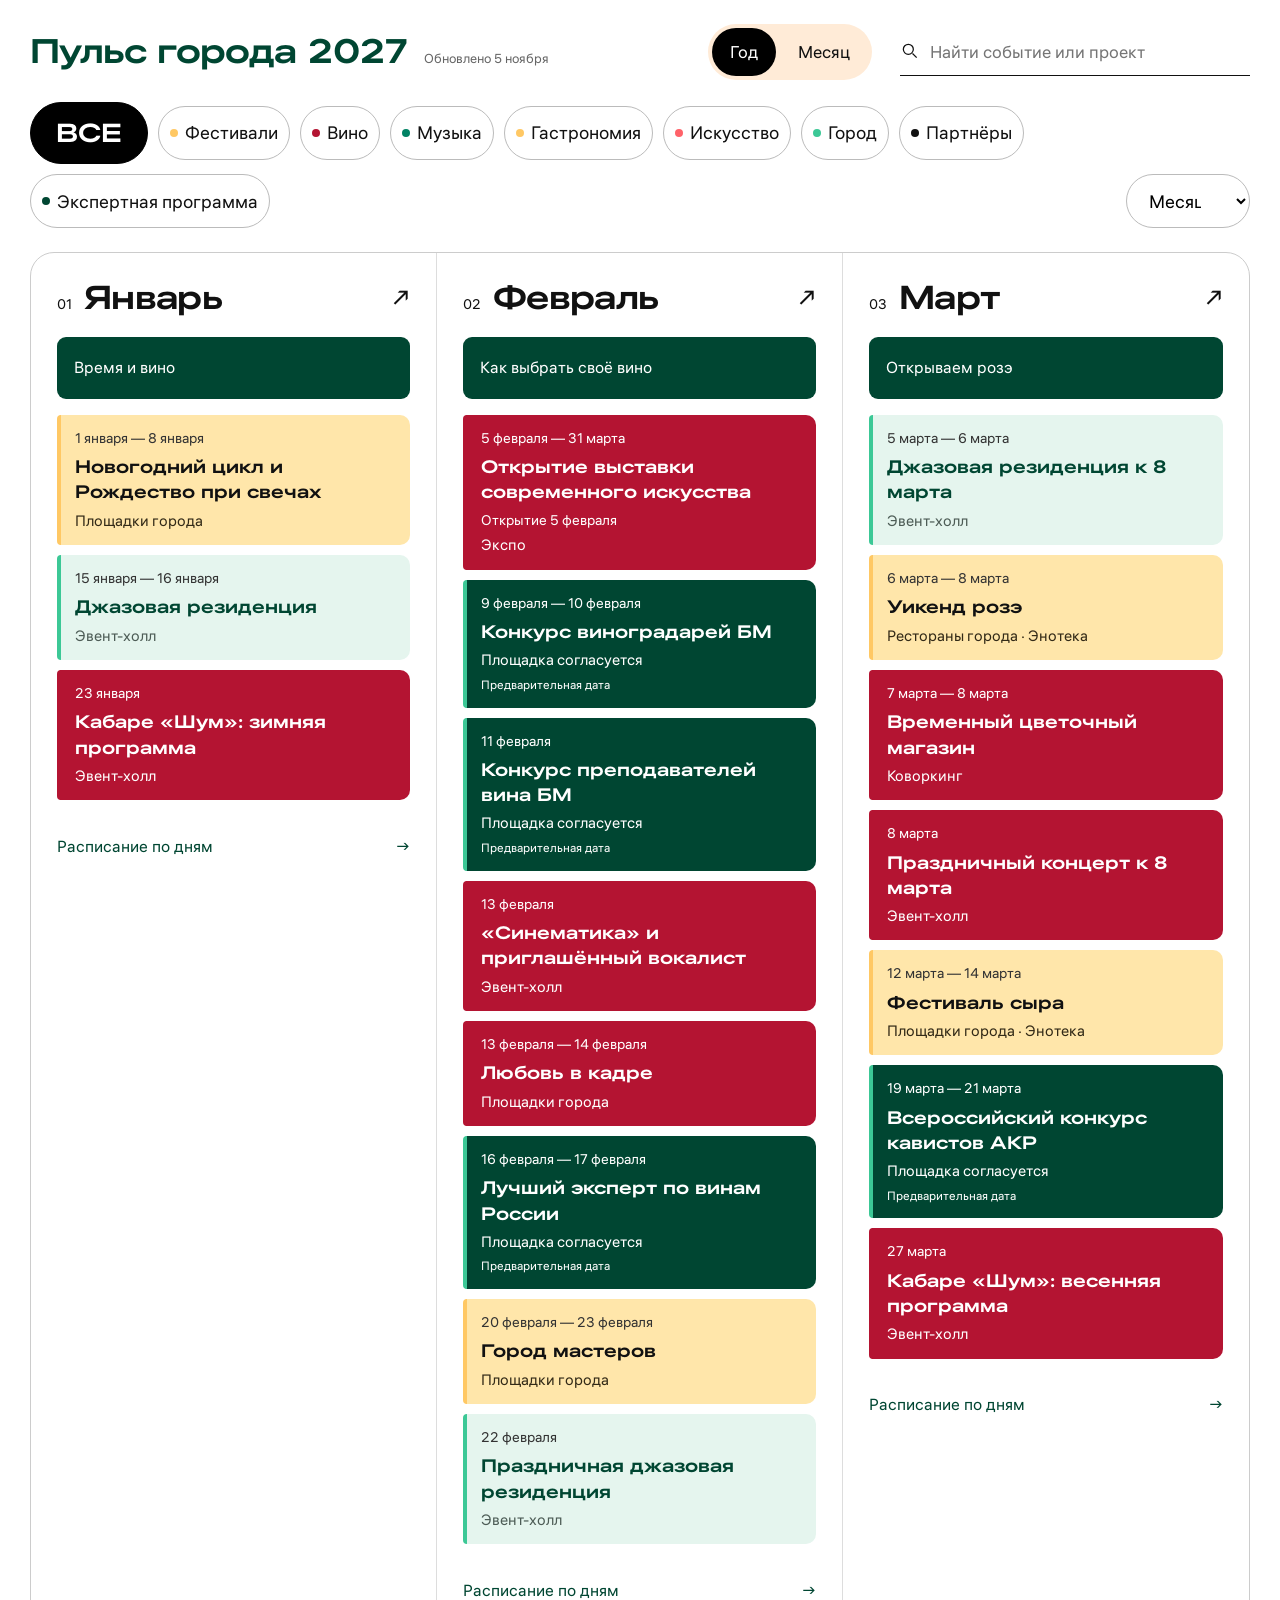
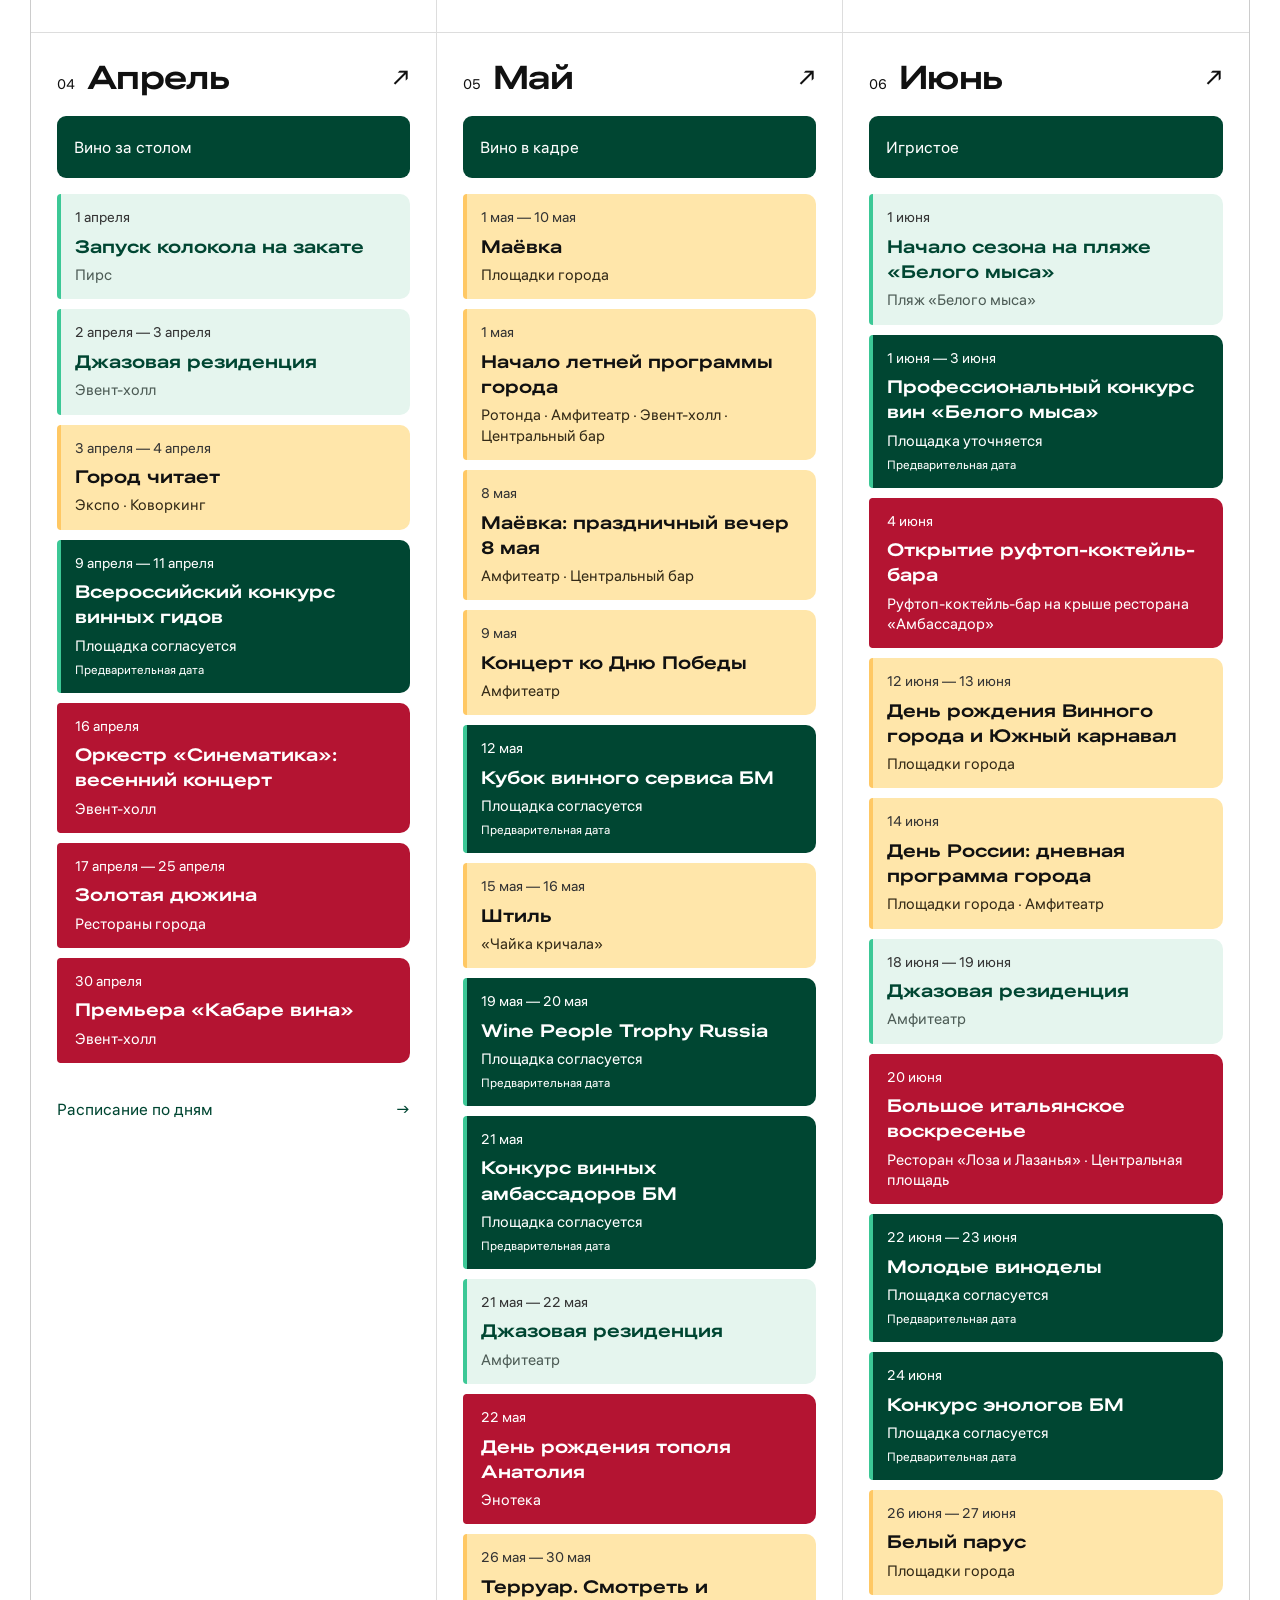
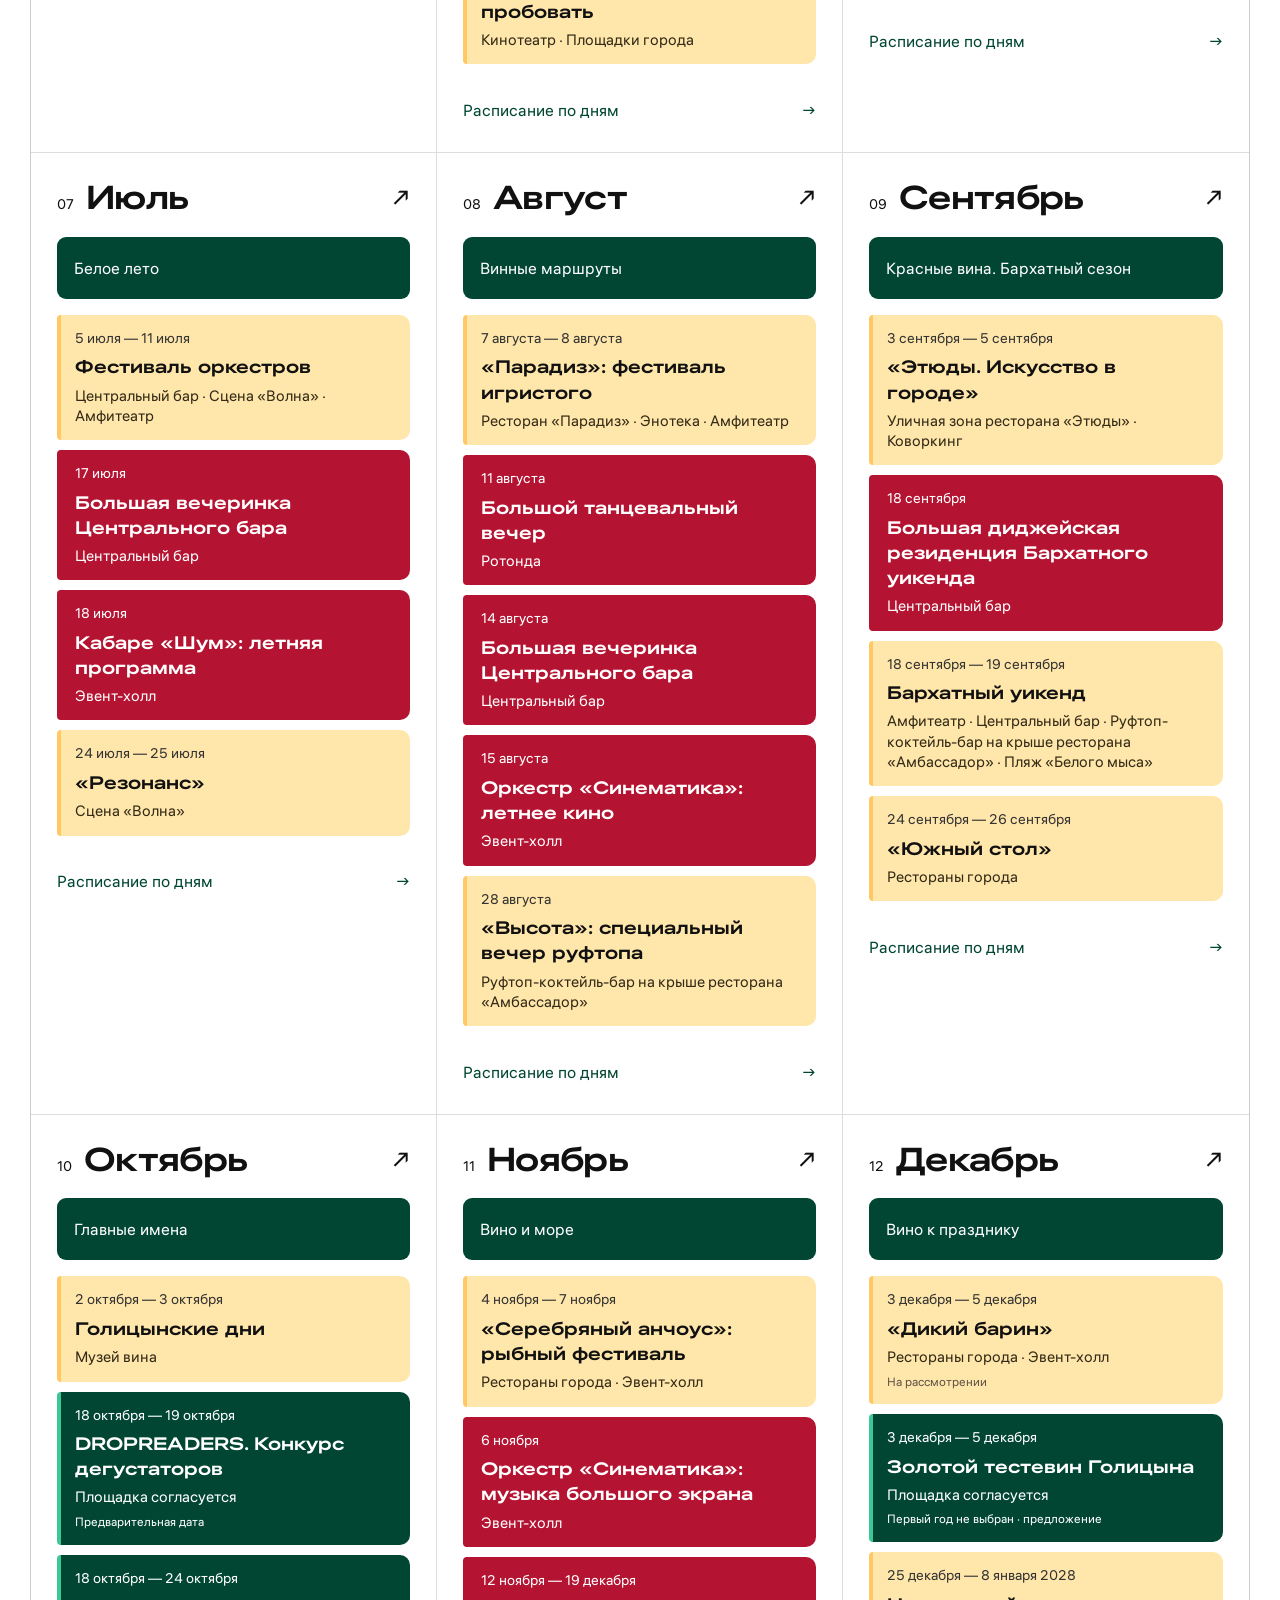
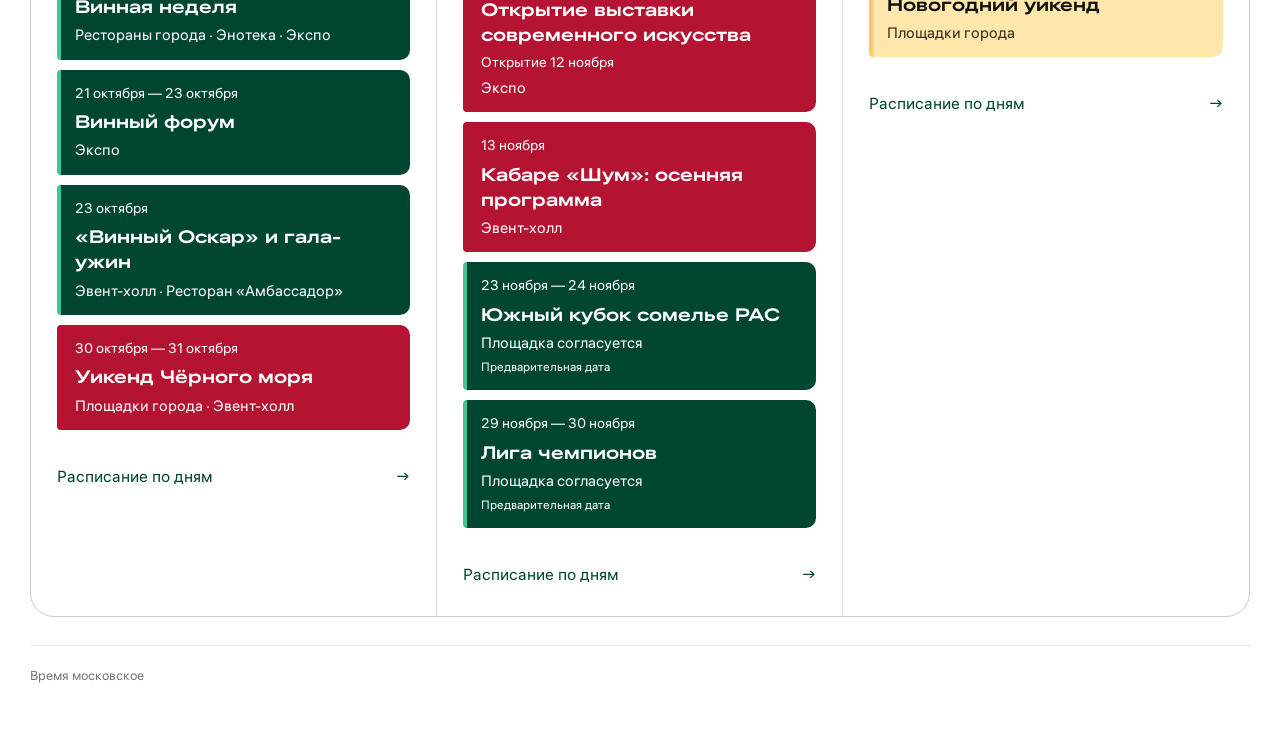
==== index.html @ 674c41ac "Restore director calendar colours and show full exhibition periods Restore yellow festivals, wine ma" ====
<!doctype html>
<html lang="ru"><head><meta charset="utf-8"><meta name="viewport" content="width=device-width,initial-scale=1"><title>Пульс города 2027 · Белый мыс</title><meta name="description" content="Программа Белого мыса: весь 2027 год, события, регулярная программа, ритуалы и праздничные выходные для команды."><link rel="icon" href="favicon.ico?v=861bf582ad561747" sizes="16x16 32x32 48x48 64x64"><link rel="icon" type="image/png" sizes="64x64" href="favicon.png?v=861bf582ad561747"><link rel="icon" type="image/svg+xml" sizes="any" href="favicon.svg?v=861bf582ad561747"><link rel="apple-touch-icon" sizes="180x180" href="apple-touch-icon.png?v=861bf582ad561747"><link rel="stylesheet" href="calendar/8aa38ed39f9392b5401f.css"><meta name="wine27-content" content="7887b21b01efc0766957"><meta name="wine27-version" content="861bf582ad561747"></head>
<body class="team-calendar master-calendar">
<main>
<section class="mast"><div class="heading"><a class="mast-title mast-home" id="calendarHome" href="#load" aria-label="Пульс города 2027: вернуться к началу календаря"><h1>Пульс города</h1><span class="mast-year">2027</span></a><p class="mast-updated">Обновлено 5 ноября</p></div><nav class="views city-calendar-views" aria-label="Вид календаря"><button data-view="load" class="active"><span class="nav-label-wide">Год</span></button><button data-view="month"><span class="nav-label-wide">Месяц</span></button></nav><label class="search"><svg viewBox="0 0 24 24" aria-hidden="true"><circle cx="10" cy="10" r="6"></circle><path d="m15 15 5 5"></path></svg><input id="search" type="search" placeholder="Найти событие или проект" aria-label="Найти событие или проект"><button type="button" id="clearSearch" class="search-clear" hidden aria-label="Очистить поиск">×</button></label><button id="issuesBtn" hidden class="issues-btn"><span class="issue-dot"></span>На согласовании <b id="issueCount"></b></button></section>
<section class="controls" aria-label="Фильтры"><div class="filters" id="filters" role="group" aria-label="Календарь и фильтры"></div></section><section id="resultNotice" class="calendar-empty" hidden aria-label="Результат поиска"></section>
<section id="loadView" aria-label="Программа города по месяцам"></section><section id="planView" hidden aria-label="Рабочий план"></section>
<section id="monthView" hidden><div class="month-toolbar"><div class="month-switch"><button id="prevMonth" class="iconbtn" aria-label="Предыдущий месяц">‹</button><h2 id="monthTitle"></h2><button id="nextMonth" class="iconbtn" aria-label="Следующий месяц">›</button><select id="monthSelect" aria-label="Выбрать месяц"></select></div><button class="plain" id="backYear">Вернуться к году</button></div><div id="monthTheme"></div><div id="dailyAgenda" aria-label="Расписание по дням"></div></section>
<footer class="site-footer"><span>Время московское</span></footer>
</main>
<dialog id="detailDialog"><button class="dialog-close iconbtn" aria-label="Закрыть">×</button><div id="detailContent"></div></dialog>
<dialog id="filterDialog" class="filter-sheet" aria-labelledby="filterDialogTitle"><header class="filter-sheet-header"><h2 id="filterDialogTitle">Фильтры</h2><button type="button" class="filter-sheet-close" data-close-filters aria-label="Закрыть фильтры">×</button></header><div id="filterChoices" class="filter-choices" role="group" aria-label="Направления"></div><footer class="filter-sheet-footer"><button type="button" data-close-filters class="filter-sheet-done">Готово</button></footer></dialog>
<div id="toast" role="status" aria-live="polite"></div>

<script src="calendar/c0ea241c41a734f14c64.js"></script></body></html>
---- calendar/8aa38ed39f9392b5401f.css ----
@font-face{font-family:Hauss;src:url('/ALS-Hauss-Next-Regular.woff2') format('woff2');font-weight:400;font-display:swap}
@font-face{font-family:HaussWide;src:url('/ALS-Hauss-Next-Wide-Bold.woff2') format('woff2');font-weight:700;font-display:swap}

*{box-sizing:border-box}body{line-height:1.4}button,input,select{font:inherit}
/* MASTER calendar: full titles and daily timing, using the accepted brand shell. */
body.master-calendar{color:#111;background:#fff;margin:0;font-family:'Hauss', 'ALS Hauss Next',sans-serif}
.master-calendar main{max-width:2000px;margin:auto;padding:24px 30px 48px}
.master-calendar [hidden]{display:none!important}
.master-calendar button,.master-calendar select,.master-calendar input{font:inherit}
.master-calendar button{cursor:pointer;color:inherit}
.master-calendar button:focus-visible,.master-calendar select:focus-visible,.master-calendar input:focus-visible,.master-calendar a:focus-visible{outline:3px solid #3cc896;outline-offset:4px}
.master-calendar .mast{display:grid;grid-template-columns:1fr auto minmax(220px,350px);gap:28px;align-items:center;padding:0 0 22px;background:transparent;color:#111;margin:0;border:0}
.master-calendar .heading{display:flex;align-items:baseline;gap:16px;flex-wrap:wrap}
.master-calendar .mast-title{display:flex;gap:12px;align-items:baseline;color:#004632;text-decoration:none}
.master-calendar .mast h1{font-family:HaussWide,sans-serif;font-size:34px;line-height:1.1;margin:0;letter-spacing:-1px}
.master-calendar .mast-year{font-family:HaussWide,sans-serif;font-size:34px;line-height:1.1;color:#004632}
.master-calendar .mast-updated{font-size:13px;color:#666;margin:0}
.master-calendar .views{display:flex;gap:4px;background:#ffebd7;border-radius:28px;padding:4px;position:static;transform:none;width:auto}
.master-calendar .views button{border:0;background:transparent;padding:12px 18px;border-radius:24px;min-height:44px;font-size:17px;display:block}
.master-calendar .views button.active{color:#fff;background:#000}
.master-calendar .search{display:flex;align-items:center;gap:10px;border-bottom:1px solid #111;margin:0;min-width:0}
.master-calendar .search svg{width:20px;height:20px;fill:none;stroke:#111;stroke-width:1.5;flex-shrink:0}
.master-calendar .search input{width:100%;min-width:0;border:0;background:transparent;padding:12px 0;font-size:17px;color:#111;outline-offset:0}
.master-calendar .search-clear{border:0;background:transparent;font-size:24px;min-width:40px}
.master-calendar .controls{display:block;padding:0;margin:0 0 24px;border:0}
.master-calendar #filters{display:flex;gap:10px;align-items:center;flex-wrap:wrap;width:100%;padding:0;margin:0}
.master-calendar .desktop-filters{display:contents}
.master-calendar .filter-chip{border:1px solid #bbb;background:#fff;border-radius:30px;min-height:54px;padding:13px 18px;font-size:19px;display:inline-flex;gap:9px;align-items:center;white-space:nowrap}
.master-calendar .filter-chip.selected{background:#000;border-color:#000;color:#fff}
.master-calendar .all-filter{border:1px solid #000;border-radius:32px;min-height:62px;padding:12px 25px;font-family:HaussWide,sans-serif;font-size:26px;background:#fff}
.master-calendar .all-filter.selected{background:#000;color:#fff}
.master-calendar .phone-filter,.master-calendar .selected-filters{display:none}
.master-calendar .reset-filters{border:0;background:transparent;font-size:16px;min-height:44px;padding:8px}
.master-calendar .month-picker{margin-left:auto;min-width:124px}
.master-calendar .month-picker select{width:100%;min-height:54px;border-radius:28px;border:1px solid #bbb;background:white;padding:12px 32px 12px 18px;font-size:18px}
.master-year{display:grid;grid-template-columns:repeat(3,minmax(0,1fr));border:1px solid #ccc;border-radius:24px;overflow:hidden}
.master-month{padding:26px;min-width:0;border-right:1px solid #ddd;border-bottom:1px solid #ddd;display:flex;flex-direction:column;align-self:stretch}
.master-month:nth-child(3n){border-right:0}.master-month:nth-last-child(-n+3){border-bottom:0}
.year-month-heading{display:flex;align-items:baseline;width:100%;gap:12px;text-align:left;background:none;border:0;padding:0;margin-bottom:18px}
.year-month-heading h2{font-family:HaussWide,sans-serif;font-size:33px;line-height:1.1;margin:0;letter-spacing:-.7px}
.year-month-heading>span:last-child{margin-left:auto;font-size:26px}.month-number{font-size:14px}
.year-theme{background:#004632;color:white!important;border:0;border-radius:9px;text-align:left;padding:15px 17px;font-family:HaussWide,sans-serif;font-size:19px;line-height:1.25;margin-bottom:16px;min-height:62px}
.year-events{display:flex;flex-direction:column;gap:10px}
.year-event{display:flex;flex-direction:column;gap:6px;border:0;border-left:4px solid #3cc896;background:#f0f7f4;padding:14px;border-radius:4px 10px 10px 4px;text-align:left;width:100%;line-height:1.3}
.year-event.festival-event{background:#fff1d0;border-left-color:#ffc864}
.year-event.expert-event{background:#f5f5f5;border-left-color:#004632}
.year-event strong{font-family:HaussWide,sans-serif;font-size:18px;overflow-wrap:anywhere}
.year-date{font-size:14px;color:#333}.event-venue{font-size:15px;color:#4d5c56;line-height:1.35;display:block;overflow-wrap:anywhere}
.preliminary{font-size:12px;color:#615548;line-height:1.4}.month-empty{color:#777;font-size:15px}
.month-open{margin-top:18px;text-align:left;padding:12px 0 0;min-height:44px;border:0;background:none;color:#004632!important;font-size:16px}.month-open span{float:right}
.master-calendar .month-toolbar{display:flex;justify-content:space-between;align-items:center;margin:0 0 20px;padding:0}
.master-calendar .month-switch{display:flex;gap:14px;align-items:center}.master-calendar #monthTitle{font-family:HaussWide,sans-serif;font-size:34px;margin:0}
.master-calendar .iconbtn{border:1px solid #aaa;border-radius:50%;width:46px;height:46px;background:white;font-size:28px}.master-calendar .iconbtn:disabled{opacity:.25;cursor:default}
.master-calendar #monthSelect{display:none}.master-calendar #backYear{font-size:17px}
.month-theme-banner{background:#004632;color:#fff!important;width:100%;border:0;border-radius:12px;text-align:left;padding:24px 28px;position:relative;margin:0 0 24px;display:block}
.month-theme-banner>span{display:block;color:#3cc896;font-size:15px;margin-bottom:10px}.month-theme-banner strong{font-family:HaussWide,sans-serif;font-size:32px;line-height:1.2}.month-theme-banner i{position:absolute;right:24px;top:24px;font-style:normal;font-size:25px;color:#3cc896}
.agenda-day{display:grid;grid-template-columns:140px minmax(0,1fr);border-top:1px solid #ccc;padding:22px 0;gap:20px}
.day-heading{margin:0;color:#004632}.day-heading>span{display:block;font-family:HaussWide,sans-serif;font-size:40px;line-height:1.1}.day-heading small{display:block;font-size:16px;font-weight:400;margin-top:6px}.weekend .day-heading{color:#955d00}
.day-events{display:flex;flex-direction:column;gap:8px;min-width:0}
.agenda-event{display:grid;grid-template-columns:175px minmax(0,1fr) 25px;align-items:start;gap:20px;text-align:left;border:1px solid #e2e5e3;background:#fff;padding:18px 20px;border-radius:10px;width:100%;line-height:1.35}
.agenda-event:hover,.year-event:hover{border-color:#004632;box-shadow:0 0 0 1px #004632}
.agenda-time{color:#004632;font-size:19px;font-weight:bold}.agenda-time small{font-weight:normal;display:block;font-size:12px;margin-top:4px;color:#666}
.agenda-info{display:flex;flex-direction:column;gap:6px}.agenda-info strong{font-family:HaussWide,sans-serif;font-size:19px;overflow-wrap:anywhere}.agenda-info .event-venue{font-size:16px}.event-arrow{font-size:20px;color:#004632}.agenda-event.expert-event{border-left:4px solid #004632;background:#f7f8f7}
.day-empty{color:#888;font-size:15px;margin:18px 0}.master-empty{padding:30px;background:#f4f4f4;border-radius:10px;font-size:18px}
.search-date{margin:20px 0 8px;color:#004632;font-size:15px}.search-results{max-width:1300px;margin:auto}
.master-calendar #detailDialog{max-width:840px;width:calc(100% - 40px);max-height:88dvh;box-sizing:border-box;border:0;border-radius:18px;padding:40px;color:#111}
.master-calendar #detailDialog::backdrop,.master-calendar #filterDialog::backdrop{background:#001e1680}
.master-calendar .dialog-close{position:sticky;float:right;top:0;margin:-20px -20px 8px 12px;z-index:1}
#detailContent h2{font-family:HaussWide,sans-serif;font-size:30px;line-height:1.2;margin:0 30px 24px 0;overflow-wrap:anywhere}#detailContent h3{font-family:HaussWide,sans-serif;font-size:20px;margin-top:28px}#detailContent p{font-size:18px;line-height:1.5;white-space:normal}
.detail-facts{display:flex;flex-direction:column;gap:10px;background:#edf7f2;padding:18px;border-radius:10px;font-size:18px;line-height:1.4}.detail-status{color:#665341}.guest-condition{border-left:4px solid #ffc864;padding-left:16px}
.timing-list{list-style:none;padding:0;margin:0}.timing-list li{display:grid;grid-template-columns:135px 1fr;gap:18px;padding:15px 0;border-top:1px solid #ddd;font-size:17px;line-height:1.4}.timing-list li span{display:block;color:#52605a;margin-top:4px}
.year-detail-events .agenda-event{grid-template-columns:140px 1fr 20px;padding:15px;gap:14px}.year-detail-events .agenda-info strong{font-size:17px}
.primary-action{border:0;border-radius:24px;background:#004632;color:#fff!important;padding:14px 20px;font-size:17px;min-height:48px}.master-calendar .plain{border:0;background:transparent;text-decoration:underline;padding:8px;cursor:pointer}
.master-calendar .filter-sheet{padding:0;border:0;border-radius:20px;width:min(560px,calc(100% - 32px));color:#111}.filter-sheet-header{display:flex;align-items:center;justify-content:space-between;padding:20px;background:white}.filter-sheet-header h2{margin:0;font-family:HaussWide,sans-serif;font-size:25px}.filter-sheet-close{border:1px solid #ccc;background:white;border-radius:50%;width:44px;height:44px;font-size:25px}.filter-choices{padding:0 20px 20px;display:flex;flex-wrap:wrap;gap:10px;overflow:auto}.filter-sheet-footer{display:block!important;margin:0!important;padding:16px 20px!important;border-top:1px solid #ddd;background:white}.filter-sheet-done{background:#004632;color:white!important;border:0;border-radius:28px;padding:14px 24px;width:100%;font-size:18px}
.master-calendar .site-footer{display:flex;justify-content:space-between;font-size:13px;color:#777;margin:28px 0 0;padding:20px 0;border-top:1px solid #eee}.site-footer a{color:#555}
.work-heading{display:flex;align-items:center;gap:24px}.work-heading select{padding:10px}.master-calendar #planView details{padding:20px;border:1px solid #ddd;border-radius:10px;margin:16px 0}.master-calendar #planView summary{font-size:20px;cursor:pointer}.work-note{border-top:1px solid #ddd;padding:18px 0}.work-note p{line-height:1.4}#planView dt{font-weight:bold;margin-top:12px}#planView dd{margin:4px 0 12px}
.sr-only{position:absolute;width:1px;height:1px;padding:0;overflow:hidden;clip:rect(0,0,0,0);white-space:nowrap}
@media(min-width:1750px){.master-year{grid-template-columns:repeat(4,minmax(0,1fr))}.master-month:nth-child(3n){border-right:1px solid #ddd}.master-month:nth-last-child(-n+3){border-bottom:1px solid #ddd}.master-month:nth-child(4n){border-right:0}.master-month:nth-last-child(-n+4){border-bottom:0}}
@media(max-width:1150px){.master-calendar .mast{grid-template-columns:1fr auto;gap:18px}.master-calendar .search{grid-column:1/-1}.master-year{grid-template-columns:repeat(2,minmax(0,1fr))}.master-month:nth-child(3n){border-right:1px solid #ddd}.master-month:nth-last-child(-n+3){border-bottom:1px solid #ddd}.master-month:nth-child(2n){border-right:0}.master-month:nth-last-child(-n+2){border-bottom:0}.agenda-day{grid-template-columns:110px 1fr;gap:12px}.agenda-event{grid-template-columns:145px 1fr 20px;gap:14px}}
@media(max-width:700px){
 .master-calendar main{padding:18px 16px 100px}.master-calendar .mast{display:flex;flex-direction:column;align-items:stretch;gap:15px;padding:0 0 16px}.master-calendar .heading{display:block}.master-calendar .mast-title{justify-content:space-between;gap:6px}.master-calendar .mast h1,.master-calendar .mast-year{font-size:25px;letter-spacing:-.7px}.master-calendar .mast-updated{display:none}.master-calendar .search input{font-size:16px;padding:10px 0}
 .master-calendar .views{position:fixed;bottom:14px;left:50%;transform:translateX(-50%);z-index:10;box-shadow:0 3px 24px #0002;border:1px solid #eee}.master-calendar .views button{min-width:100px;padding:12px 20px}
 .master-calendar .controls{margin-bottom:20px}.master-calendar #filters{display:grid;grid-template-columns:auto auto minmax(0,1fr);gap:8px}.master-calendar .desktop-filters,.master-calendar .reset-filters{display:none}.master-calendar .all-filter{font-size:19px;min-height:48px;padding:9px 17px}.master-calendar .phone-filter{display:block;min-height:48px;padding:10px 14px;background:white;border:1px solid #bbb;border-radius:26px;font-size:16px}.phone-filter span{font-size:12px;background:#004632;color:white;padding:2px 5px;border-radius:20px}.master-calendar .month-picker{min-width:0;margin:0}.master-calendar .month-picker select{font-size:16px;min-height:48px;padding:10px 24px 10px 14px}.master-calendar .selected-filters{grid-column:1/-1;display:flex;flex-wrap:wrap;gap:6px}.master-calendar .selected-filters:empty{display:none}.selected-chip{background:#000;color:white!important;border:0;border-radius:20px;padding:8px 12px;font-size:14px;min-height:40px}
 .master-year{grid-template-columns:1fr;border-radius:16px}.master-month{padding:20px;border-right:0!important;border-bottom:1px solid #ddd!important}.master-month:last-child{border-bottom:0!important}.year-month-heading{margin-bottom:16px;gap:10px}.year-month-heading h2{font-size:29px}.year-theme{font-size:18px;min-height:54px;padding:14px}.year-event strong{font-size:17px}.year-event{padding:13px}.year-date{font-size:13px}.event-venue{font-size:14px}
 .master-calendar .month-toolbar{display:none}.month-theme-banner{padding:20px;margin-bottom:18px;border-radius:10px}.month-theme-banner strong{font-size:25px;padding-right:10px;display:block}.month-theme-banner>span{font-size:13px}.month-theme-banner i{right:15px;top:15px}
 .agenda-day{display:block;padding:18px 0}.day-heading{display:flex;align-items:baseline;gap:10px;margin:0 0 12px}.day-heading>span{font-size:30px}.day-heading small{font-size:16px;margin:0}.agenda-event{grid-template-columns:1fr 18px;gap:6px;padding:14px}.agenda-time{grid-column:1;font-size:17px;display:flex;flex-wrap:wrap;gap:4px 8px;align-items:baseline}.agenda-time small{font-size:11px;margin:0}.agenda-info{grid-column:1;gap:5px}.agenda-info strong{font-size:17px}.agenda-info .event-venue{font-size:15px}.event-arrow{grid-column:2;grid-row:1}.day-empty{margin:8px 0 2px;font-size:14px}
 .master-calendar #detailDialog{padding:24px;width:calc(100% - 20px);max-height:90dvh;border-radius:14px}.master-calendar .dialog-close{margin:-12px -12px 8px 8px;width:40px;height:40px}#detailContent h2{font-size:24px;margin-bottom:20px}#detailContent p{font-size:16px}.detail-facts{font-size:16px;padding:14px}.timing-list li{grid-template-columns:1fr;gap:6px;font-size:16px}.year-detail-events .agenda-event{grid-template-columns:1fr 18px;padding:12px;gap:6px}.year-detail-events .agenda-info strong{font-size:16px}
 .master-calendar .filter-sheet{position:fixed;inset:auto 0 0;margin:0;width:100%;max-width:100%;max-height:85dvh;border-radius:22px 22px 0 0}.master-calendar .filter-sheet[open]{display:flex;flex-direction:column}.filter-sheet-header,.filter-sheet-footer{flex-shrink:0}.filter-choices{min-height:0;flex:1}.master-calendar .filter-chip{min-height:48px;font-size:17px;padding:11px 16px}.master-calendar .site-footer{flex-direction:column;gap:12px}.search-date{font-size:14px}
}
@media(prefers-reduced-motion:reduce){*{scroll-behavior:auto!important}}
@media(max-width:360px){.master-calendar .all-filter{padding:9px 12px}.master-calendar .phone-filter{padding:10px;font-size:15px}.master-calendar .month-picker select{font-size:15px;padding:10px 18px 10px 10px}}
@media(min-width:701px){.master-calendar .filter-chip{font-size:18px;padding:13px 15px}.master-calendar .month-picker{width:136px;min-width:124px;flex-shrink:0}}
.planner-add{display:flex;gap:12px;margin:20px 0}.planner-add select{min-width:0;flex:1;padding:12px}.scenario-row{padding:20px 0;border-top:1px solid #ddd}.scenario-inputs{display:flex;flex-wrap:wrap;gap:14px;margin-top:12px;align-items:end}.scenario-inputs label{display:flex;flex-direction:column;gap:6px;font-size:15px;max-width:140px}.scenario-inputs input{width:100%;padding:10px;border:1px solid #aaa;border-radius:6px}.scenario-inputs>span{padding:10px 0}.working-calendar .work-access{grid-column:1/-1;font-size:14px;display:flex;justify-content:space-between;align-items:center}
.scenario-import{display:inline-flex;flex-direction:column;gap:6px;margin:16px;font-size:15px}.scenario-import input{max-width:250px}
/* Director edition: restore the established programme colours. */
.team-calendar .year-event.tone-regular,.team-calendar .agenda-event.tone-regular{background:#e5f5ee;border-color:#c8e6d8;border-left:4px solid #3cc896;color:#004632}
.team-calendar .year-event.tone-festival,.team-calendar .agenda-event.tone-festival{background:#ffe6aa;border-color:#f5cc72;border-left:4px solid #ffc864;color:#111}
.team-calendar .year-event.tone-major,.team-calendar .agenda-event.tone-major{background:#b41432;border-color:#b41432;border-left:4px solid #b41432;color:#fff}
.team-calendar .year-event.tone-expert,.team-calendar .agenda-event.tone-expert{background:#004632;border-color:#004632;border-left:4px solid #3cc896;color:#fff}
.team-calendar .tone-major .agenda-time,.team-calendar .tone-major .agenda-time small,.team-calendar .tone-major .event-venue,.team-calendar .tone-major .event-arrow,.team-calendar .tone-major .year-date,.team-calendar .tone-major .preliminary,.team-calendar .tone-expert .agenda-time,.team-calendar .tone-expert .agenda-time small,.team-calendar .tone-expert .event-venue,.team-calendar .tone-expert .event-arrow,.team-calendar .tone-expert .year-date,.team-calendar .tone-expert .preliminary{color:#fff}
.team-calendar .tone-festival .event-venue,.team-calendar .tone-festival .agenda-time{color:#332a17}
.event-period,.event-opening{display:block;font-size:14px;line-height:1.35;font-weight:400}.event-period{font-weight:600}.detail-period{border-left:4px solid #ffc864;padding-left:16px}
.filter-dot{width:8px;height:8px;display:inline-block;border-radius:50%;flex:0 0 8px;background:#111}.filter-wine{background:#b41432}.filter-music{background:#008264}.filter-gastro,.filter-festival{background:#ffc864}.filter-art{background:#ff6269}.filter-city{background:#3cc896}.filter-expert{background:#004632}
@media(min-width:701px){.master-calendar .filter-chip{gap:7px;padding:13px 12px}.master-calendar .month-picker{width:124px}}
@media(min-width:701px){.master-calendar .filter-chip{padding-left:11px;padding-right:11px}}
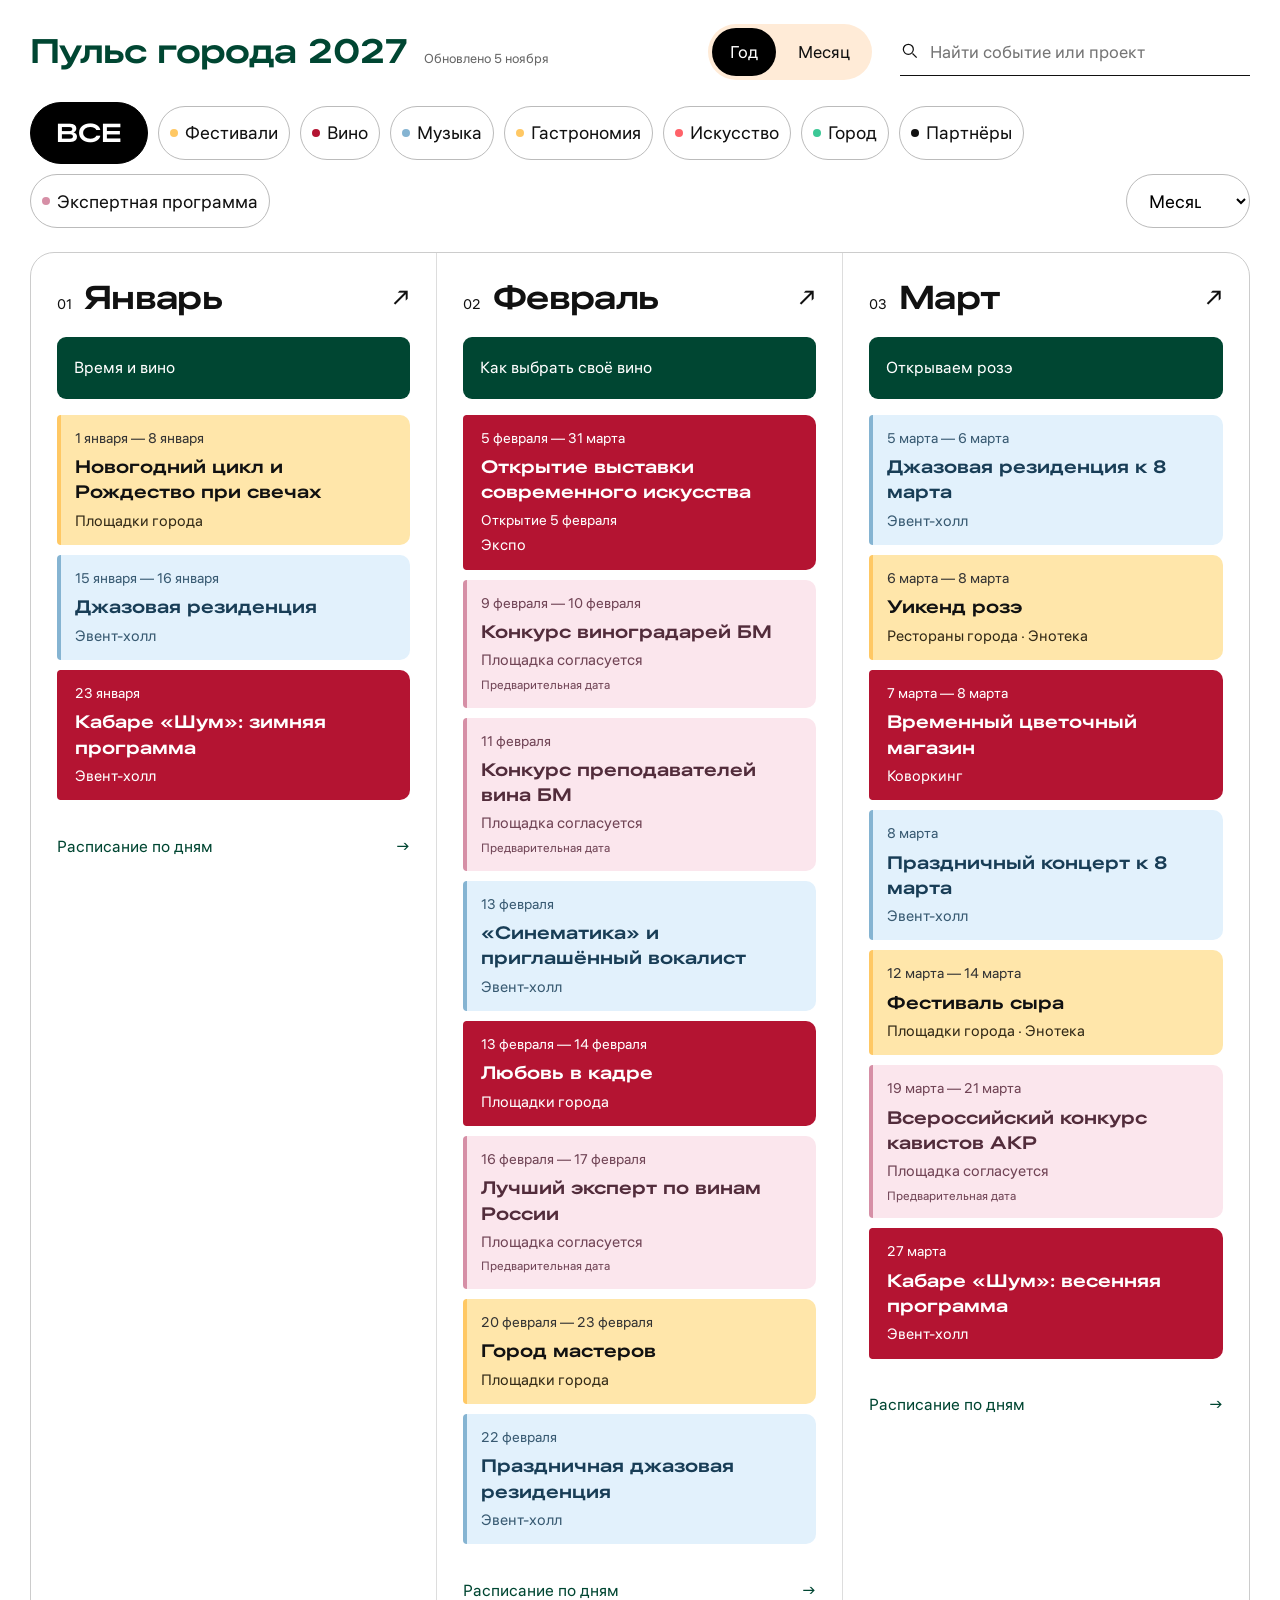
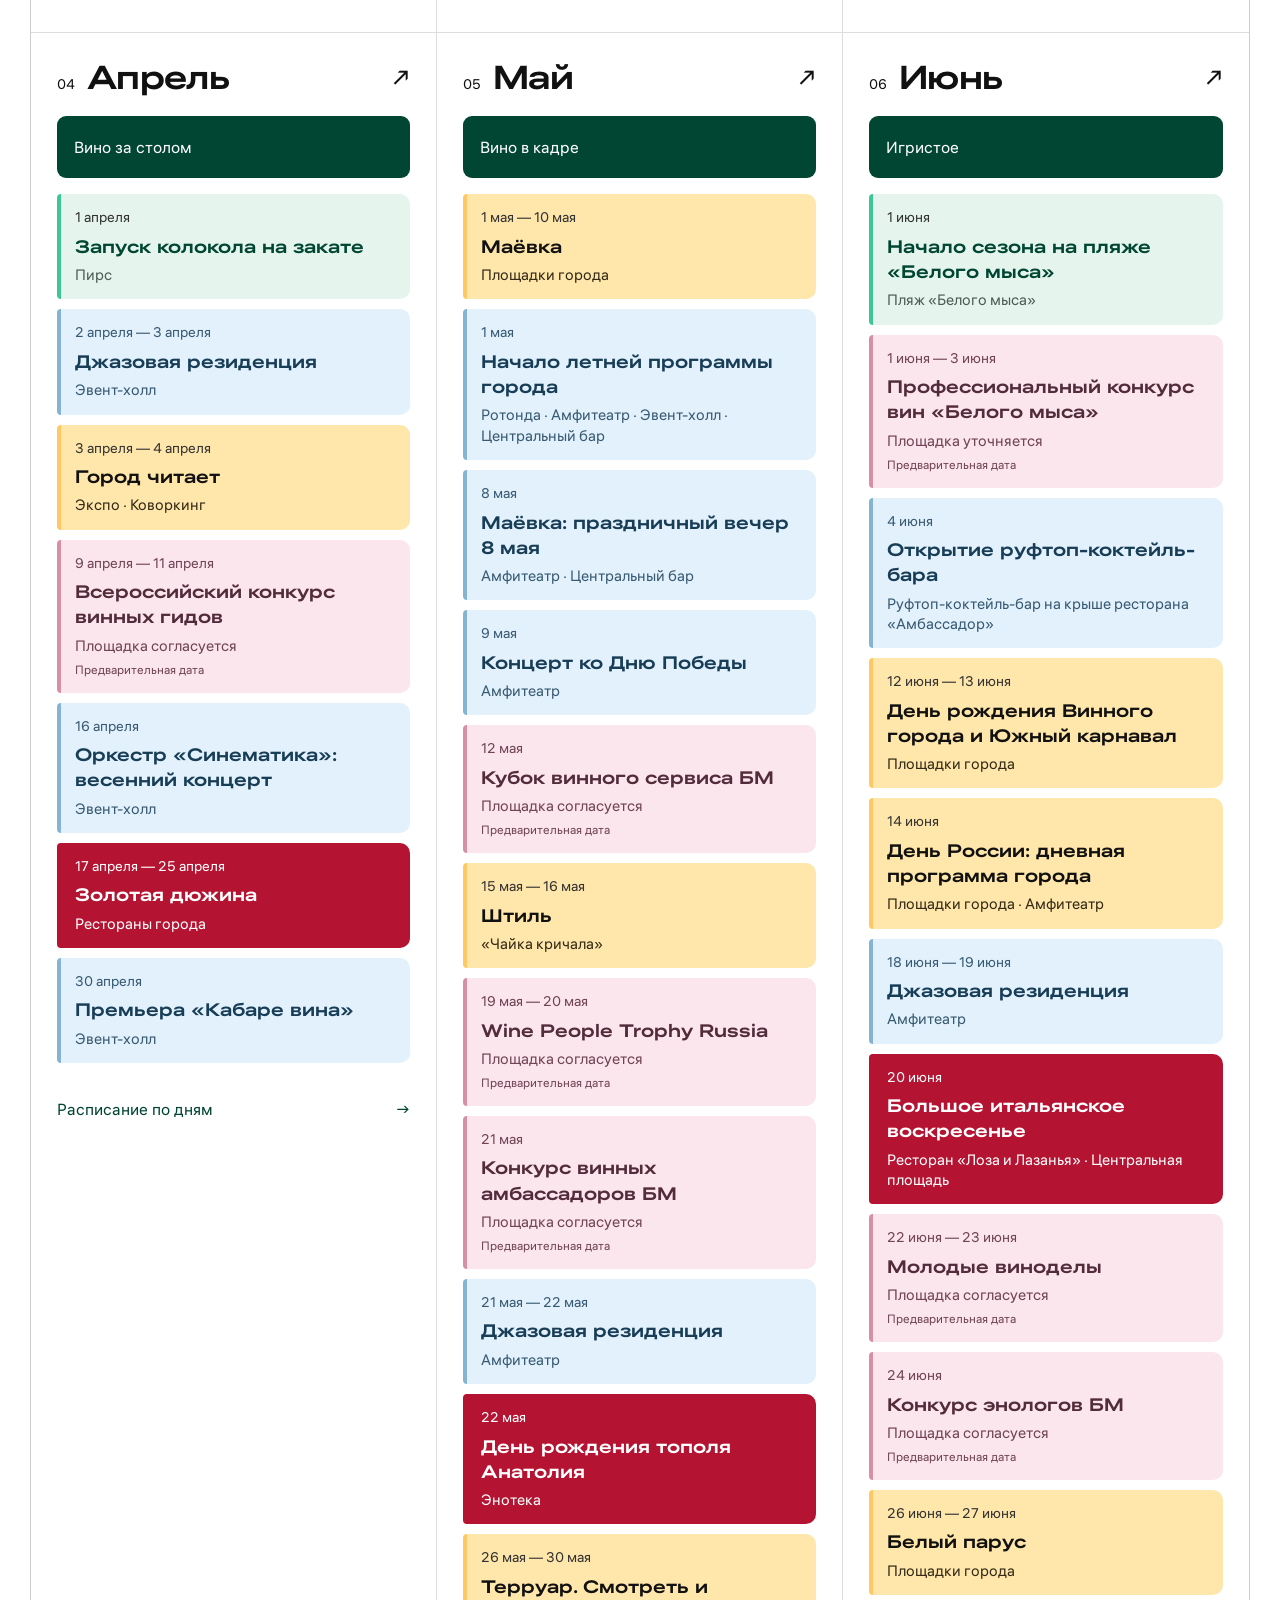
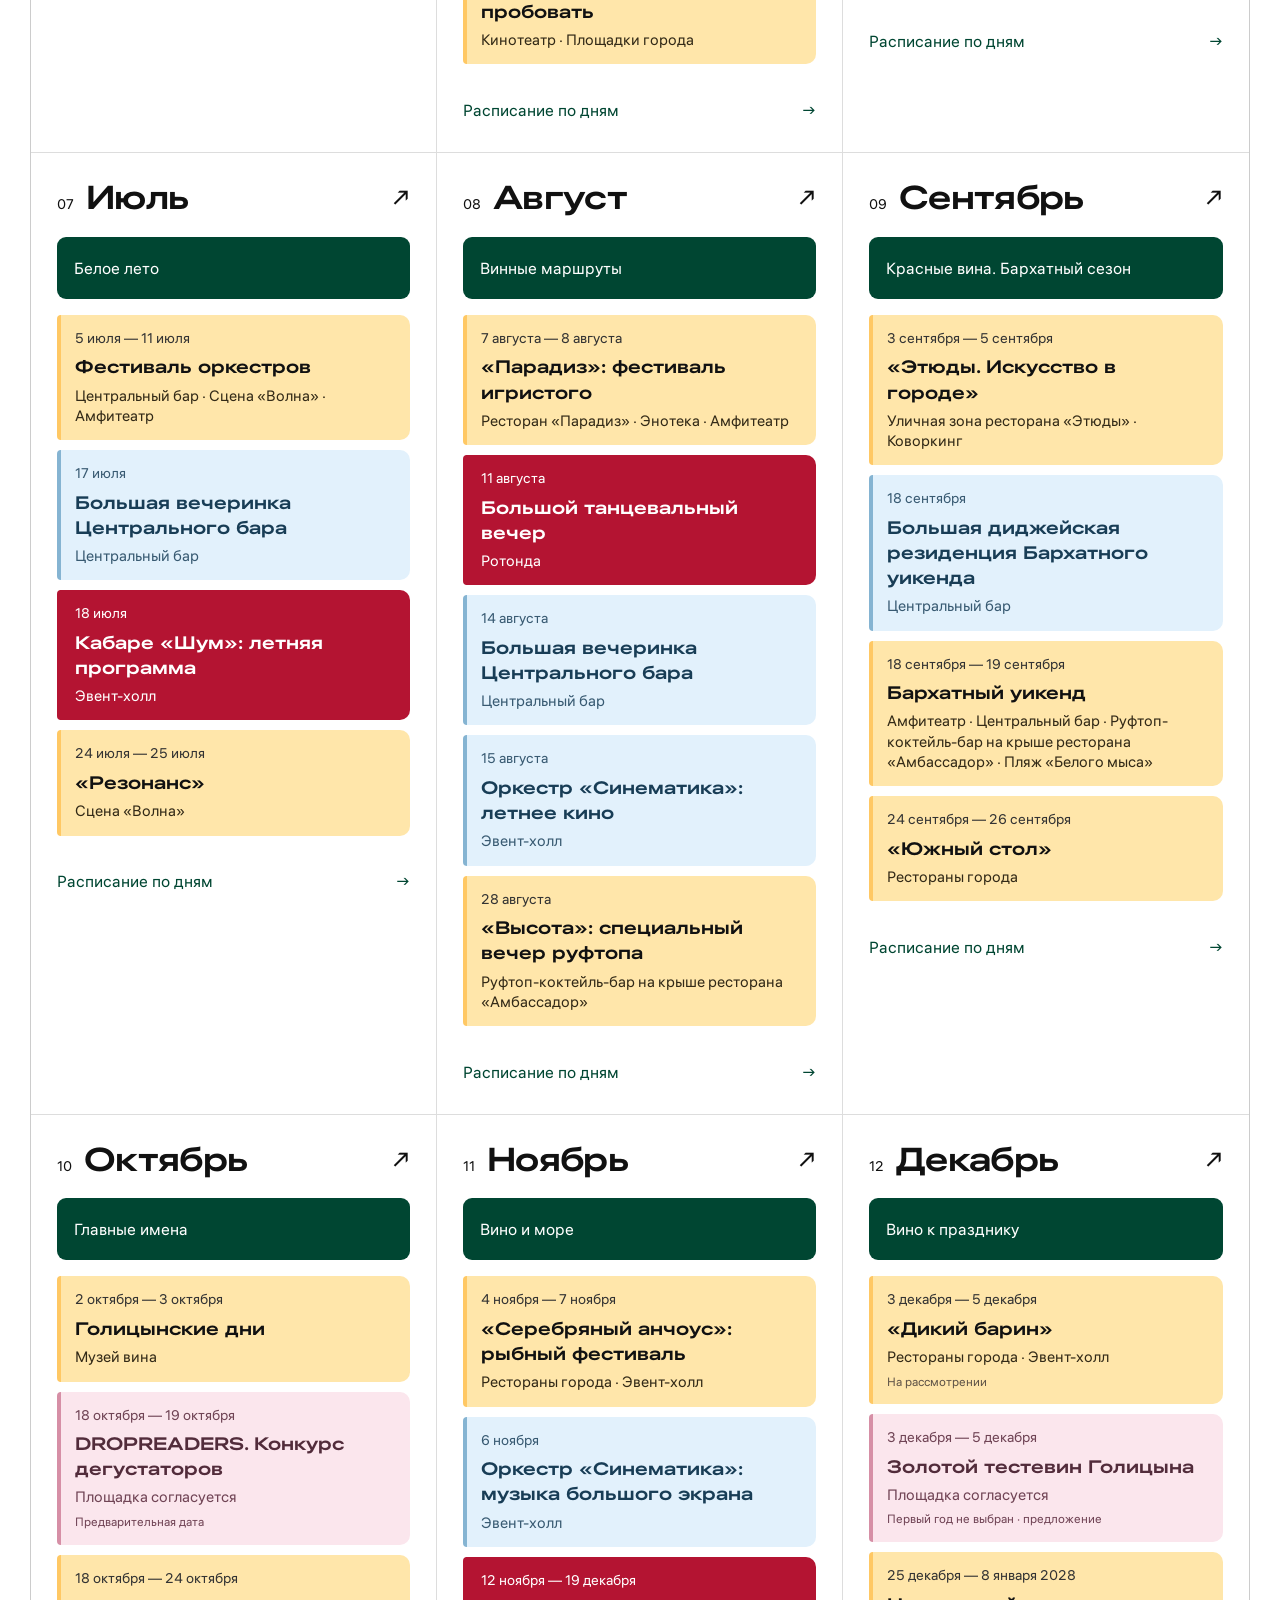
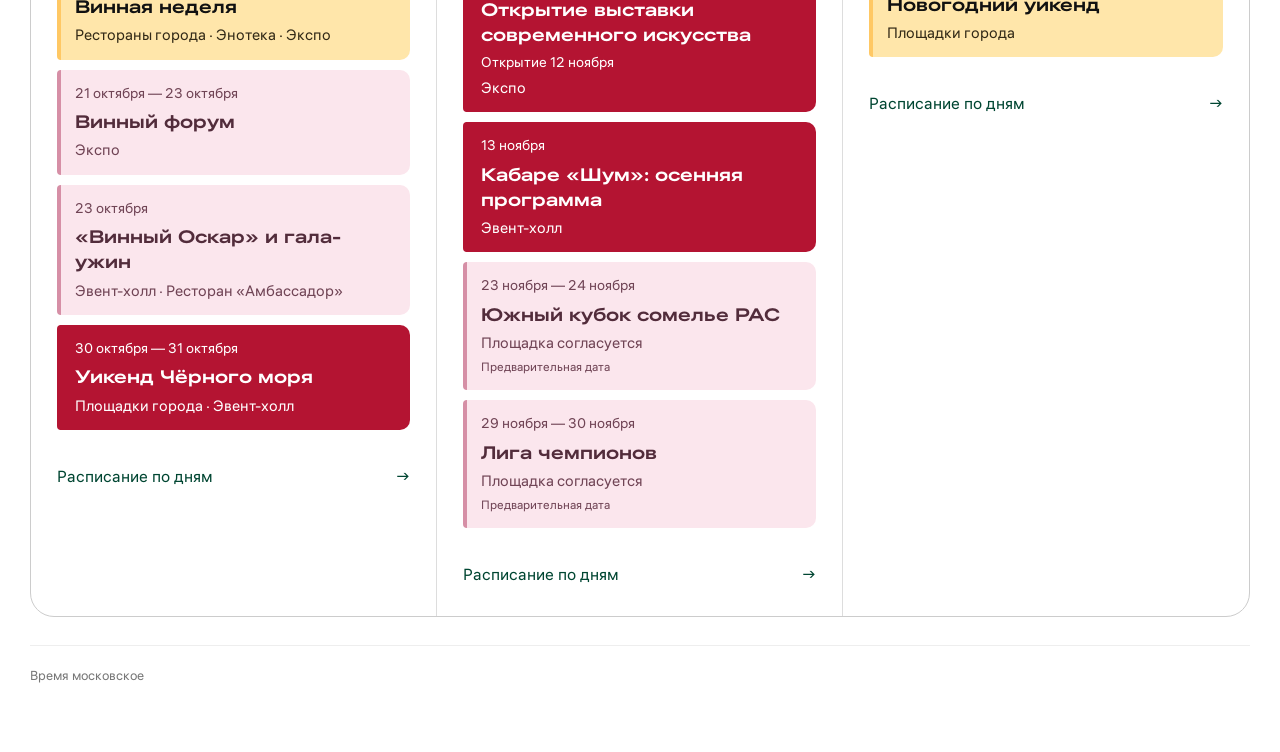
==== commit d7af5850: "Show expert programmes in soft pink and music in pale blue Use matching colours in annual and daily " ====
--- a/index.html
+++ b/index.html
@@ -1,5 +1,5 @@
 <!doctype html>
-<html lang="ru"><head><meta charset="utf-8"><meta name="viewport" content="width=device-width,initial-scale=1"><title>Пульс города 2027 · Белый мыс</title><meta name="description" content="Программа Белого мыса: весь 2027 год, события, регулярная программа, ритуалы и праздничные выходные для команды."><link rel="icon" href="favicon.ico?v=861bf582ad561747" sizes="16x16 32x32 48x48 64x64"><link rel="icon" type="image/png" sizes="64x64" href="favicon.png?v=861bf582ad561747"><link rel="icon" type="image/svg+xml" sizes="any" href="favicon.svg?v=861bf582ad561747"><link rel="apple-touch-icon" sizes="180x180" href="apple-touch-icon.png?v=861bf582ad561747"><link rel="stylesheet" href="calendar/8aa38ed39f9392b5401f.css"><meta name="wine27-content" content="7887b21b01efc0766957"><meta name="wine27-version" content="861bf582ad561747"></head>
+<html lang="ru"><head><meta charset="utf-8"><meta name="viewport" content="width=device-width,initial-scale=1"><title>Пульс города 2027 · Белый мыс</title><meta name="description" content="Программа Белого мыса: весь 2027 год, события, регулярная программа, ритуалы и праздничные выходные для команды."><link rel="icon" href="favicon.ico?v=67cd3d350fd38a5c" sizes="16x16 32x32 48x48 64x64"><link rel="icon" type="image/png" sizes="64x64" href="favicon.png?v=67cd3d350fd38a5c"><link rel="icon" type="image/svg+xml" sizes="any" href="favicon.svg?v=67cd3d350fd38a5c"><link rel="apple-touch-icon" sizes="180x180" href="apple-touch-icon.png?v=67cd3d350fd38a5c"><link rel="stylesheet" href="calendar/ec647bab9110c07517cf.css"><meta name="wine27-content" content="7887b21b01efc0766957"><meta name="wine27-version" content="67cd3d350fd38a5c"></head>
 <body class="team-calendar master-calendar">
 <main>
 <section class="mast"><div class="heading"><a class="mast-title mast-home" id="calendarHome" href="#load" aria-label="Пульс города 2027: вернуться к началу календаря"><h1>Пульс города</h1><span class="mast-year">2027</span></a><p class="mast-updated">Обновлено 5 ноября</p></div><nav class="views city-calendar-views" aria-label="Вид календаря"><button data-view="load" class="active"><span class="nav-label-wide">Год</span></button><button data-view="month"><span class="nav-label-wide">Месяц</span></button></nav><label class="search"><svg viewBox="0 0 24 24" aria-hidden="true"><circle cx="10" cy="10" r="6"></circle><path d="m15 15 5 5"></path></svg><input id="search" type="search" placeholder="Найти событие или проект" aria-label="Найти событие или проект"><button type="button" id="clearSearch" class="search-clear" hidden aria-label="Очистить поиск">×</button></label><button id="issuesBtn" hidden class="issues-btn"><span class="issue-dot"></span>На согласовании <b id="issueCount"></b></button></section>
@@ -12,4 +12,4 @@
 <dialog id="filterDialog" class="filter-sheet" aria-labelledby="filterDialogTitle"><header class="filter-sheet-header"><h2 id="filterDialogTitle">Фильтры</h2><button type="button" class="filter-sheet-close" data-close-filters aria-label="Закрыть фильтры">×</button></header><div id="filterChoices" class="filter-choices" role="group" aria-label="Направления"></div><footer class="filter-sheet-footer"><button type="button" data-close-filters class="filter-sheet-done">Готово</button></footer></dialog>
 <div id="toast" role="status" aria-live="polite"></div>
 
-<script src="calendar/c0ea241c41a734f14c64.js"></script></body></html>
+<script src="calendar/b713f1c3ece52dd5593c.js"></script></body></html>
--- a/calendar/ec647bab9110c07517cf.css
+++ b/calendar/ec647bab9110c07517cf.css
@@ -0,0 +1,138 @@
+
+@font-face{font-family:Hauss;src:url('/ALS-Hauss-Next-Regular.woff2') format('woff2');font-weight:400;font-display:swap}
+@font-face{font-family:HaussWide;src:url('/ALS-Hauss-Next-Wide-Bold.woff2') format('woff2');font-weight:700;font-display:swap}
+
+*{box-sizing:border-box}body{line-height:1.4}button,input,select{font:inherit}
+/* MASTER calendar: full titles and daily timing, using the accepted brand shell. */
+body.master-calendar{color:#111;background:#fff;margin:0;font-family:'Hauss', 'ALS Hauss Next',sans-serif}
+.master-calendar main{max-width:2000px;margin:auto;padding:24px 30px 48px}
+.master-calendar [hidden]{display:none!important}
+.master-calendar button,.master-calendar select,.master-calendar input{font:inherit}
+.master-calendar button{cursor:pointer;color:inherit}
+.master-calendar button:focus-visible,.master-calendar select:focus-visible,.master-calendar input:focus-visible,.master-calendar a:focus-visible{outline:3px solid #3cc896;outline-offset:4px}
+.master-calendar .mast{display:grid;grid-template-columns:1fr auto minmax(220px,350px);gap:28px;align-items:center;padding:0 0 22px;background:transparent;color:#111;margin:0;border:0}
+.master-calendar .heading{display:flex;align-items:baseline;gap:16px;flex-wrap:wrap}
+.master-calendar .mast-title{display:flex;gap:12px;align-items:baseline;color:#004632;text-decoration:none}
+.master-calendar .mast h1{font-family:HaussWide,sans-serif;font-size:34px;line-height:1.1;margin:0;letter-spacing:-1px}
+.master-calendar .mast-year{font-family:HaussWide,sans-serif;font-size:34px;line-height:1.1;color:#004632}
+.master-calendar .mast-updated{font-size:13px;color:#666;margin:0}
+.master-calendar .views{display:flex;gap:4px;background:#ffebd7;border-radius:28px;padding:4px;position:static;transform:none;width:auto}
+.master-calendar .views button{border:0;background:transparent;padding:12px 18px;border-radius:24px;min-height:44px;font-size:17px;display:block}
+.master-calendar .views button.active{color:#fff;background:#000}
+.master-calendar .search{display:flex;align-items:center;gap:10px;border-bottom:1px solid #111;margin:0;min-width:0}
+.master-calendar .search svg{width:20px;height:20px;fill:none;stroke:#111;stroke-width:1.5;flex-shrink:0}
+.master-calendar .search input{width:100%;min-width:0;border:0;background:transparent;padding:12px 0;font-size:17px;color:#111;outline-offset:0}
+.master-calendar .search-clear{border:0;background:transparent;font-size:24px;min-width:40px}
+.master-calendar .controls{display:block;padding:0;margin:0 0 24px;border:0}
+.master-calendar #filters{display:flex;gap:10px;align-items:center;flex-wrap:wrap;width:100%;padding:0;margin:0}
+.master-calendar .desktop-filters{display:contents}
+.master-calendar .filter-chip{border:1px solid #bbb;background:#fff;border-radius:30px;min-height:54px;padding:13px 18px;font-size:19px;display:inline-flex;gap:9px;align-items:center;white-space:nowrap}
+.master-calendar .filter-chip.selected{background:#000;border-color:#000;color:#fff}
+.master-calendar .all-filter{border:1px solid #000;border-radius:32px;min-height:62px;padding:12px 25px;font-family:HaussWide,sans-serif;font-size:26px;background:#fff}
+.master-calendar .all-filter.selected{background:#000;color:#fff}
+.master-calendar .phone-filter,.master-calendar .selected-filters{display:none}
+.master-calendar .reset-filters{border:0;background:transparent;font-size:16px;min-height:44px;padding:8px}
+.master-calendar .month-picker{margin-left:auto;min-width:124px}
+.master-calendar .month-picker select{width:100%;min-height:54px;border-radius:28px;border:1px solid #bbb;background:white;padding:12px 32px 12px 18px;font-size:18px}
+.master-year{display:grid;grid-template-columns:repeat(3,minmax(0,1fr));border:1px solid #ccc;border-radius:24px;overflow:hidden}
+.master-month{padding:26px;min-width:0;border-right:1px solid #ddd;border-bottom:1px solid #ddd;display:flex;flex-direction:column;align-self:stretch}
+.master-month:nth-child(3n){border-right:0}.master-month:nth-last-child(-n+3){border-bottom:0}
+.year-month-heading{display:flex;align-items:baseline;width:100%;gap:12px;text-align:left;background:none;border:0;padding:0;margin-bottom:18px}
+.year-month-heading h2{font-family:HaussWide,sans-serif;font-size:33px;line-height:1.1;margin:0;letter-spacing:-.7px}
+.year-month-heading>span:last-child{margin-left:auto;font-size:26px}.month-number{font-size:14px}
+.year-theme{background:#004632;color:white!important;border:0;border-radius:9px;text-align:left;padding:15px 17px;font-family:HaussWide,sans-serif;font-size:19px;line-height:1.25;margin-bottom:16px;min-height:62px}
+.year-events{display:flex;flex-direction:column;gap:10px}
+.year-event{display:flex;flex-direction:column;gap:6px;border:0;border-left:4px solid #3cc896;background:#f0f7f4;padding:14px;border-radius:4px 10px 10px 4px;text-align:left;width:100%;line-height:1.3}
+.year-event.festival-event{background:#fff1d0;border-left-color:#ffc864}
+.year-event.expert-event{background:#f5f5f5;border-left-color:#004632}
+.year-event strong{font-family:HaussWide,sans-serif;font-size:18px;overflow-wrap:anywhere}
+.year-date{font-size:14px;color:#333}.event-venue{font-size:15px;color:#4d5c56;line-height:1.35;display:block;overflow-wrap:anywhere}
+.preliminary{font-size:12px;color:#615548;line-height:1.4}.month-empty{color:#777;font-size:15px}
+.month-open{margin-top:18px;text-align:left;padding:12px 0 0;min-height:44px;border:0;background:none;color:#004632!important;font-size:16px}.month-open span{float:right}
+.master-calendar .month-toolbar{display:flex;justify-content:space-between;align-items:center;margin:0 0 20px;padding:0}
+.master-calendar .month-switch{display:flex;gap:14px;align-items:center}.master-calendar #monthTitle{font-family:HaussWide,sans-serif;font-size:34px;margin:0}
+.master-calendar .iconbtn{border:1px solid #aaa;border-radius:50%;width:46px;height:46px;background:white;font-size:28px}.master-calendar .iconbtn:disabled{opacity:.25;cursor:default}
+.master-calendar #monthSelect{display:none}.master-calendar #backYear{font-size:17px}
+.month-theme-banner{background:#004632;color:#fff!important;width:100%;border:0;border-radius:12px;text-align:left;padding:24px 28px;position:relative;margin:0 0 24px;display:block}
+.month-theme-banner>span{display:block;color:#3cc896;font-size:15px;margin-bottom:10px}.month-theme-banner strong{font-family:HaussWide,sans-serif;font-size:32px;line-height:1.2}.month-theme-banner i{position:absolute;right:24px;top:24px;font-style:normal;font-size:25px;color:#3cc896}
+.agenda-day{display:grid;grid-template-columns:140px minmax(0,1fr);border-top:1px solid #ccc;padding:22px 0;gap:20px}
+.day-heading{margin:0;color:#004632}.day-heading>span{display:block;font-family:HaussWide,sans-serif;font-size:40px;line-height:1.1}.day-heading small{display:block;font-size:16px;font-weight:400;margin-top:6px}.weekend .day-heading{color:#955d00}
+.day-events{display:flex;flex-direction:column;gap:8px;min-width:0}
+.agenda-event{display:grid;grid-template-columns:175px minmax(0,1fr) 25px;align-items:start;gap:20px;text-align:left;border:1px solid #e2e5e3;background:#fff;padding:18px 20px;border-radius:10px;width:100%;line-height:1.35}
+.agenda-event:hover,.year-event:hover{border-color:#004632;box-shadow:0 0 0 1px #004632}
+.agenda-time{color:#004632;font-size:19px;font-weight:bold}.agenda-time small{font-weight:normal;display:block;font-size:12px;margin-top:4px;color:#666}
+.agenda-info{display:flex;flex-direction:column;gap:6px}.agenda-info strong{font-family:HaussWide,sans-serif;font-size:19px;overflow-wrap:anywhere}.agenda-info .event-venue{font-size:16px}.event-arrow{font-size:20px;color:#004632}.agenda-event.expert-event{border-left:4px solid #004632;background:#f7f8f7}
+.day-empty{color:#888;font-size:15px;margin:18px 0}.master-empty{padding:30px;background:#f4f4f4;border-radius:10px;font-size:18px}
+.search-date{margin:20px 0 8px;color:#004632;font-size:15px}.search-results{max-width:1300px;margin:auto}
+.master-calendar #detailDialog{max-width:840px;width:calc(100% - 40px);max-height:88dvh;box-sizing:border-box;border:0;border-radius:18px;padding:40px;color:#111}
+.master-calendar #detailDialog::backdrop,.master-calendar #filterDialog::backdrop{background:#001e1680}
+.master-calendar .dialog-close{position:sticky;float:right;top:0;margin:-20px -20px 8px 12px;z-index:1}
+#detailContent h2{font-family:HaussWide,sans-serif;font-size:30px;line-height:1.2;margin:0 30px 24px 0;overflow-wrap:anywhere}#detailContent h3{font-family:HaussWide,sans-serif;font-size:20px;margin-top:28px}#detailContent p{font-size:18px;line-height:1.5;white-space:normal}
+.detail-facts{display:flex;flex-direction:column;gap:10px;background:#edf7f2;padding:18px;border-radius:10px;font-size:18px;line-height:1.4}.detail-status{color:#665341}.guest-condition{border-left:4px solid #ffc864;padding-left:16px}
+.timing-list{list-style:none;padding:0;margin:0}.timing-list li{display:grid;grid-template-columns:135px 1fr;gap:18px;padding:15px 0;border-top:1px solid #ddd;font-size:17px;line-height:1.4}.timing-list li span{display:block;color:#52605a;margin-top:4px}
+.year-detail-events .agenda-event{grid-template-columns:140px 1fr 20px;padding:15px;gap:14px}.year-detail-events .agenda-info strong{font-size:17px}
+.primary-action{border:0;border-radius:24px;background:#004632;color:#fff!important;padding:14px 20px;font-size:17px;min-height:48px}.master-calendar .plain{border:0;background:transparent;text-decoration:underline;padding:8px;cursor:pointer}
+.master-calendar .filter-sheet{padding:0;border:0;border-radius:20px;width:min(560px,calc(100% - 32px));color:#111}.filter-sheet-header{display:flex;align-items:center;justify-content:space-between;padding:20px;background:white}.filter-sheet-header h2{margin:0;font-family:HaussWide,sans-serif;font-size:25px}.filter-sheet-close{border:1px solid #ccc;background:white;border-radius:50%;width:44px;height:44px;font-size:25px}.filter-choices{padding:0 20px 20px;display:flex;flex-wrap:wrap;gap:10px;overflow:auto}.filter-sheet-footer{display:block!important;margin:0!important;padding:16px 20px!important;border-top:1px solid #ddd;background:white}.filter-sheet-done{background:#004632;color:white!important;border:0;border-radius:28px;padding:14px 24px;width:100%;font-size:18px}
+.master-calendar .site-footer{display:flex;justify-content:space-between;font-size:13px;color:#777;margin:28px 0 0;padding:20px 0;border-top:1px solid #eee}.site-footer a{color:#555}
+.work-heading{display:flex;align-items:center;gap:24px}.work-heading select{padding:10px}.master-calendar #planView details{padding:20px;border:1px solid #ddd;border-radius:10px;margin:16px 0}.master-calendar #planView summary{font-size:20px;cursor:pointer}.work-note{border-top:1px solid #ddd;padding:18px 0}.work-note p{line-height:1.4}#planView dt{font-weight:bold;margin-top:12px}#planView dd{margin:4px 0 12px}
+.sr-only{position:absolute;width:1px;height:1px;padding:0;overflow:hidden;clip:rect(0,0,0,0);white-space:nowrap}
+@media(min-width:1750px){.master-year{grid-template-columns:repeat(4,minmax(0,1fr))}.master-month:nth-child(3n){border-right:1px solid #ddd}.master-month:nth-last-child(-n+3){border-bottom:1px solid #ddd}.master-month:nth-child(4n){border-right:0}.master-month:nth-last-child(-n+4){border-bottom:0}}
+@media(max-width:1150px){.master-calendar .mast{grid-template-columns:1fr auto;gap:18px}.master-calendar .search{grid-column:1/-1}.master-year{grid-template-columns:repeat(2,minmax(0,1fr))}.master-month:nth-child(3n){border-right:1px solid #ddd}.master-month:nth-last-child(-n+3){border-bottom:1px solid #ddd}.master-month:nth-child(2n){border-right:0}.master-month:nth-last-child(-n+2){border-bottom:0}.agenda-day{grid-template-columns:110px 1fr;gap:12px}.agenda-event{grid-template-columns:145px 1fr 20px;gap:14px}}
+@media(max-width:700px){
+ .master-calendar main{padding:18px 16px 100px}.master-calendar .mast{display:flex;flex-direction:column;align-items:stretch;gap:15px;padding:0 0 16px}.master-calendar .heading{display:block}.master-calendar .mast-title{justify-content:space-between;gap:6px}.master-calendar .mast h1,.master-calendar .mast-year{font-size:25px;letter-spacing:-.7px}.master-calendar .mast-updated{display:none}.master-calendar .search input{font-size:16px;padding:10px 0}
+ .master-calendar .views{position:fixed;bottom:14px;left:50%;transform:translateX(-50%);z-index:10;box-shadow:0 3px 24px #0002;border:1px solid #eee}.master-calendar .views button{min-width:100px;padding:12px 20px}
+ .master-calendar .controls{margin-bottom:20px}.master-calendar #filters{display:grid;grid-template-columns:auto auto minmax(0,1fr);gap:8px}.master-calendar .desktop-filters,.master-calendar .reset-filters{display:none}.master-calendar .all-filter{font-size:19px;min-height:48px;padding:9px 17px}.master-calendar .phone-filter{display:block;min-height:48px;padding:10px 14px;background:white;border:1px solid #bbb;border-radius:26px;font-size:16px}.phone-filter span{font-size:12px;background:#004632;color:white;padding:2px 5px;border-radius:20px}.master-calendar .month-picker{min-width:0;margin:0}.master-calendar .month-picker select{font-size:16px;min-height:48px;padding:10px 24px 10px 14px}.master-calendar .selected-filters{grid-column:1/-1;display:flex;flex-wrap:wrap;gap:6px}.master-calendar .selected-filters:empty{display:none}.selected-chip{background:#000;color:white!important;border:0;border-radius:20px;padding:8px 12px;font-size:14px;min-height:40px}
+ .master-year{grid-template-columns:1fr;border-radius:16px}.master-month{padding:20px;border-right:0!important;border-bottom:1px solid #ddd!important}.master-month:last-child{border-bottom:0!important}.year-month-heading{margin-bottom:16px;gap:10px}.year-month-heading h2{font-size:29px}.year-theme{font-size:18px;min-height:54px;padding:14px}.year-event strong{font-size:17px}.year-event{padding:13px}.year-date{font-size:13px}.event-venue{font-size:14px}
+ .master-calendar .month-toolbar{display:none}.month-theme-banner{padding:20px;margin-bottom:18px;border-radius:10px}.month-theme-banner strong{font-size:25px;padding-right:10px;display:block}.month-theme-banner>span{font-size:13px}.month-theme-banner i{right:15px;top:15px}
+ .agenda-day{display:block;padding:18px 0}.day-heading{display:flex;align-items:baseline;gap:10px;margin:0 0 12px}.day-heading>span{font-size:30px}.day-heading small{font-size:16px;margin:0}.agenda-event{grid-template-columns:1fr 18px;gap:6px;padding:14px}.agenda-time{grid-column:1;font-size:17px;display:flex;flex-wrap:wrap;gap:4px 8px;align-items:baseline}.agenda-time small{font-size:11px;margin:0}.agenda-info{grid-column:1;gap:5px}.agenda-info strong{font-size:17px}.agenda-info .event-venue{font-size:15px}.event-arrow{grid-column:2;grid-row:1}.day-empty{margin:8px 0 2px;font-size:14px}
+ .master-calendar #detailDialog{padding:24px;width:calc(100% - 20px);max-height:90dvh;border-radius:14px}.master-calendar .dialog-close{margin:-12px -12px 8px 8px;width:40px;height:40px}#detailContent h2{font-size:24px;margin-bottom:20px}#detailContent p{font-size:16px}.detail-facts{font-size:16px;padding:14px}.timing-list li{grid-template-columns:1fr;gap:6px;font-size:16px}.year-detail-events .agenda-event{grid-template-columns:1fr 18px;padding:12px;gap:6px}.year-detail-events .agenda-info strong{font-size:16px}
+ .master-calendar .filter-sheet{position:fixed;inset:auto 0 0;margin:0;width:100%;max-width:100%;max-height:85dvh;border-radius:22px 22px 0 0}.master-calendar .filter-sheet[open]{display:flex;flex-direction:column}.filter-sheet-header,.filter-sheet-footer{flex-shrink:0}.filter-choices{min-height:0;flex:1}.master-calendar .filter-chip{min-height:48px;font-size:17px;padding:11px 16px}.master-calendar .site-footer{flex-direction:column;gap:12px}.search-date{font-size:14px}
+}
+@media(prefers-reduced-motion:reduce){*{scroll-behavior:auto!important}}
+@media(max-width:360px){.master-calendar .all-filter{padding:9px 12px}.master-calendar .phone-filter{padding:10px;font-size:15px}.master-calendar .month-picker select{font-size:15px;padding:10px 18px 10px 10px}}
+@media(min-width:701px){.master-calendar .filter-chip{font-size:18px;padding:13px 15px}.master-calendar .month-picker{width:136px;min-width:124px;flex-shrink:0}}
+.planner-add{display:flex;gap:12px;margin:20px 0}.planner-add select{min-width:0;flex:1;padding:12px}.scenario-row{padding:20px 0;border-top:1px solid #ddd}.scenario-inputs{display:flex;flex-wrap:wrap;gap:14px;margin-top:12px;align-items:end}.scenario-inputs label{display:flex;flex-direction:column;gap:6px;font-size:15px;max-width:140px}.scenario-inputs input{width:100%;padding:10px;border:1px solid #aaa;border-radius:6px}.scenario-inputs>span{padding:10px 0}.working-calendar .work-access{grid-column:1/-1;font-size:14px;display:flex;justify-content:space-between;align-items:center}
+.scenario-import{display:inline-flex;flex-direction:column;gap:6px;margin:16px;font-size:15px}.scenario-import input{max-width:250px}
+/* Director edition: restore the established programme colours. */
+.team-calendar .year-event.tone-regular,.team-calendar .agenda-event.tone-regular{background:#e5f5ee;border-color:#c8e6d8;border-left:4px solid #3cc896;color:#004632}
+.team-calendar .year-event.tone-festival,.team-calendar .agenda-event.tone-festival{background:#ffe6aa;border-color:#f5cc72;border-left:4px solid #ffc864;color:#111}
+.team-calendar .year-event.tone-major,.team-calendar .agenda-event.tone-major{background:#b41432;border-color:#b41432;border-left:4px solid #b41432;color:#fff}
+.team-calendar .tone-major .agenda-time,.team-calendar .tone-major .agenda-time small,.team-calendar .tone-major .event-venue,.team-calendar .tone-major .event-arrow,.team-calendar .tone-major .year-date,.team-calendar .tone-major .preliminary{color:#fff}
+.team-calendar .tone-festival .event-venue,.team-calendar .tone-festival .agenda-time{color:#332a17}
+.event-period,.event-opening{display:block;font-size:14px;line-height:1.35;font-weight:400}.event-period{font-weight:600}.detail-period{border-left:4px solid #ffc864;padding-left:16px}
+.filter-dot{width:8px;height:8px;display:inline-block;border-radius:50%;flex:0 0 8px;background:#111}.filter-wine{background:#b41432}.filter-gastro,.filter-festival{background:#ffc864}.filter-art{background:#ff6269}.filter-city{background:#3cc896}
+@media(min-width:701px){.master-calendar .filter-chip{gap:7px;padding:13px 12px}.master-calendar .month-picker{width:124px}}
+@media(min-width:701px){.master-calendar .filter-chip{padding-left:11px;padding-right:11px}}
+.day-program{margin:0 0 8px;padding:14px 18px;background:#ffebd7;border-left:4px solid #ffc864;border-radius:5px;color:#004632;font-family:HaussWide,sans-serif;font-size:17px;line-height:1.35}
+
+/* Programme colours are shared by the two calendar editions. */
+.tone-expert, [data-filter="expert"], .filter-expert {
+ --programme-paper: #fbe6ed;
+ --programme-edge: #d68fa6;
+ --programme-ink: #522c3b;
+ --programme-meta: #704455;
+}
+.tone-music, [data-filter="music"], .filter-music {
+ --programme-paper: #e2f1fc;
+ --programme-edge: #85b4d2;
+ --programme-ink: #183d56;
+ --programme-meta: #385a72;
+}
+.master-calendar :is(.year-event, .agenda-event, .detail-facts):is(.tone-expert, .tone-music) {
+ background: var(--programme-paper);
+ color: var(--programme-ink);
+ border-color: var(--programme-edge);
+ border-left: 4px solid var(--programme-edge);
+}
+:is(.tone-expert, .tone-music) :is(.agenda-time, .agenda-time small, .event-venue, .event-arrow, .year-date, .preliminary) {
+ color: var(--programme-meta);
+}
+.master-calendar :is(.year-event, .agenda-event):is(.tone-expert, .tone-music):hover {
+ box-shadow: 0 0 0 1px var(--programme-edge);
+}
+.filter-music, .filter-expert { background: var(--programme-edge); }
+.master-calendar :is(.filter-chip.selected, .selected-chip):is([data-filter="expert"], [data-filter="music"]) {
+ background: var(--programme-paper);
+ border-color: var(--programme-edge);
+ color: var(--programme-ink) !important;
+}
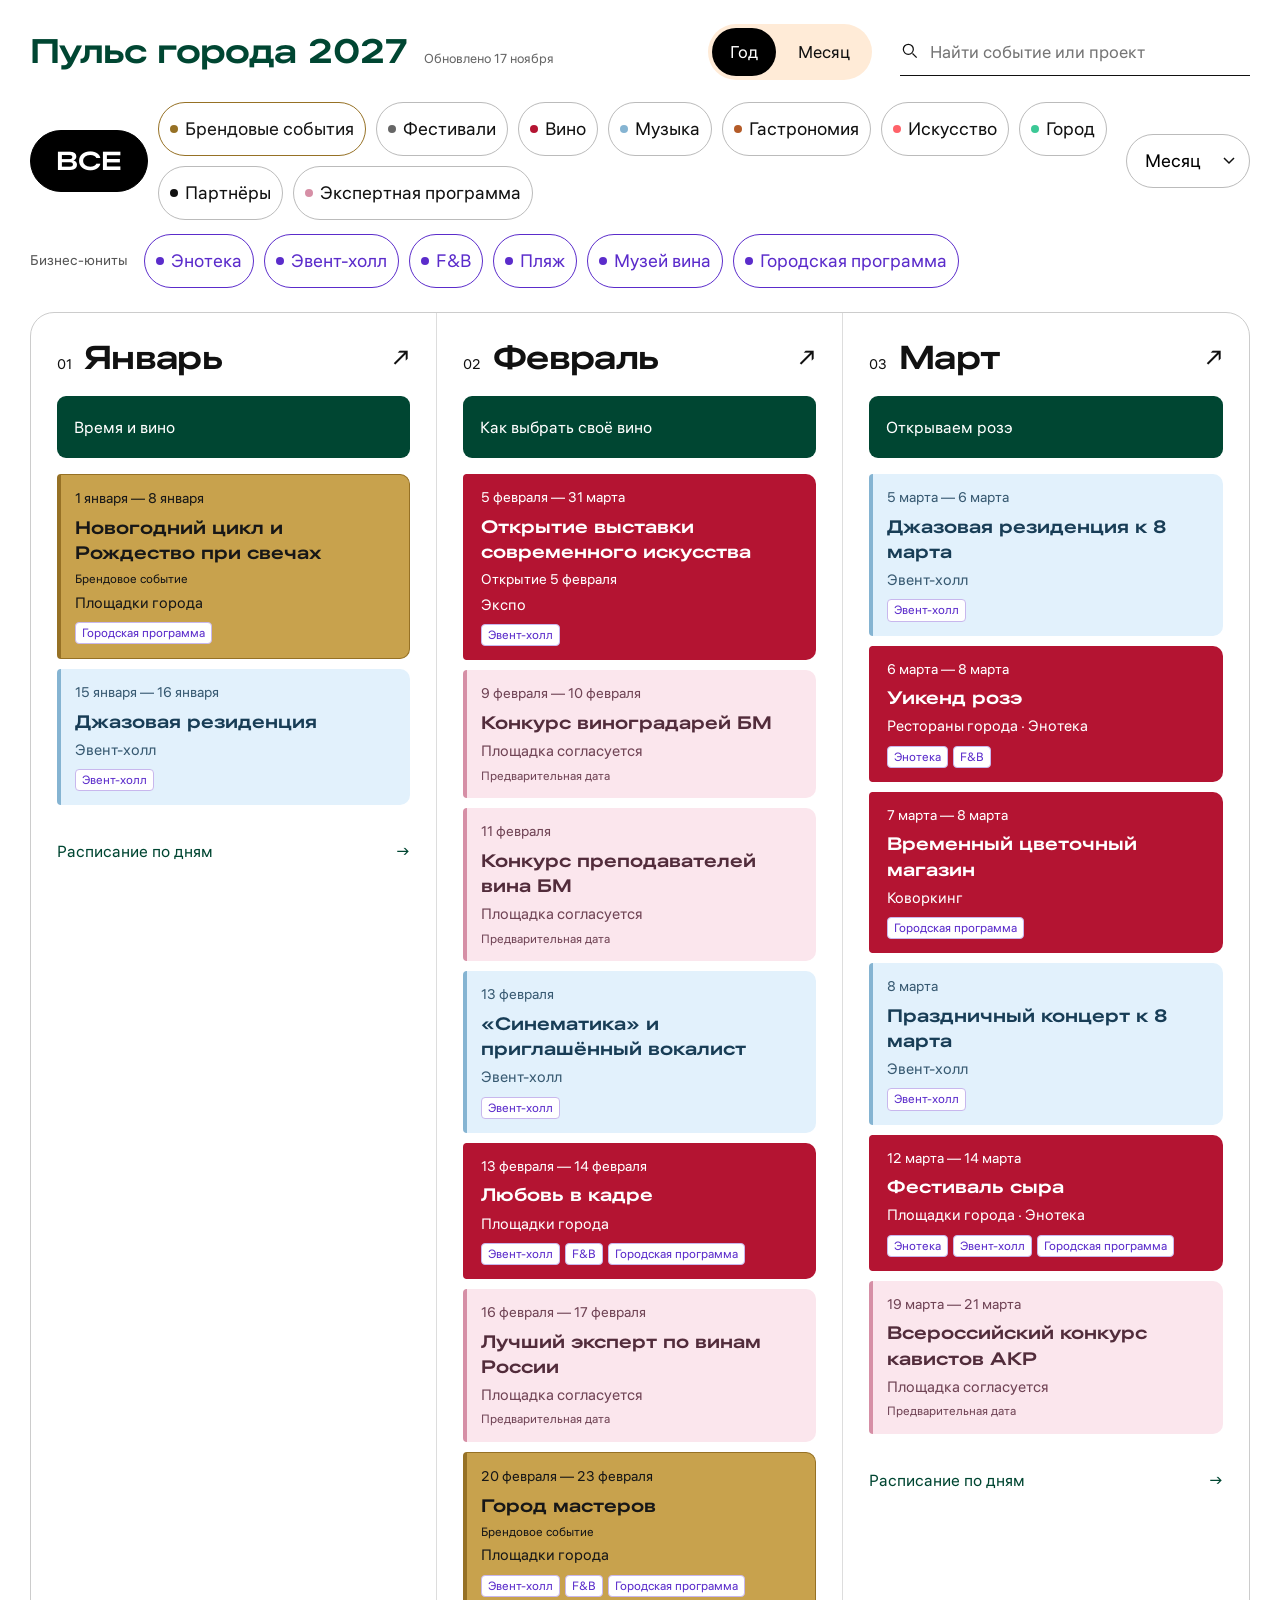
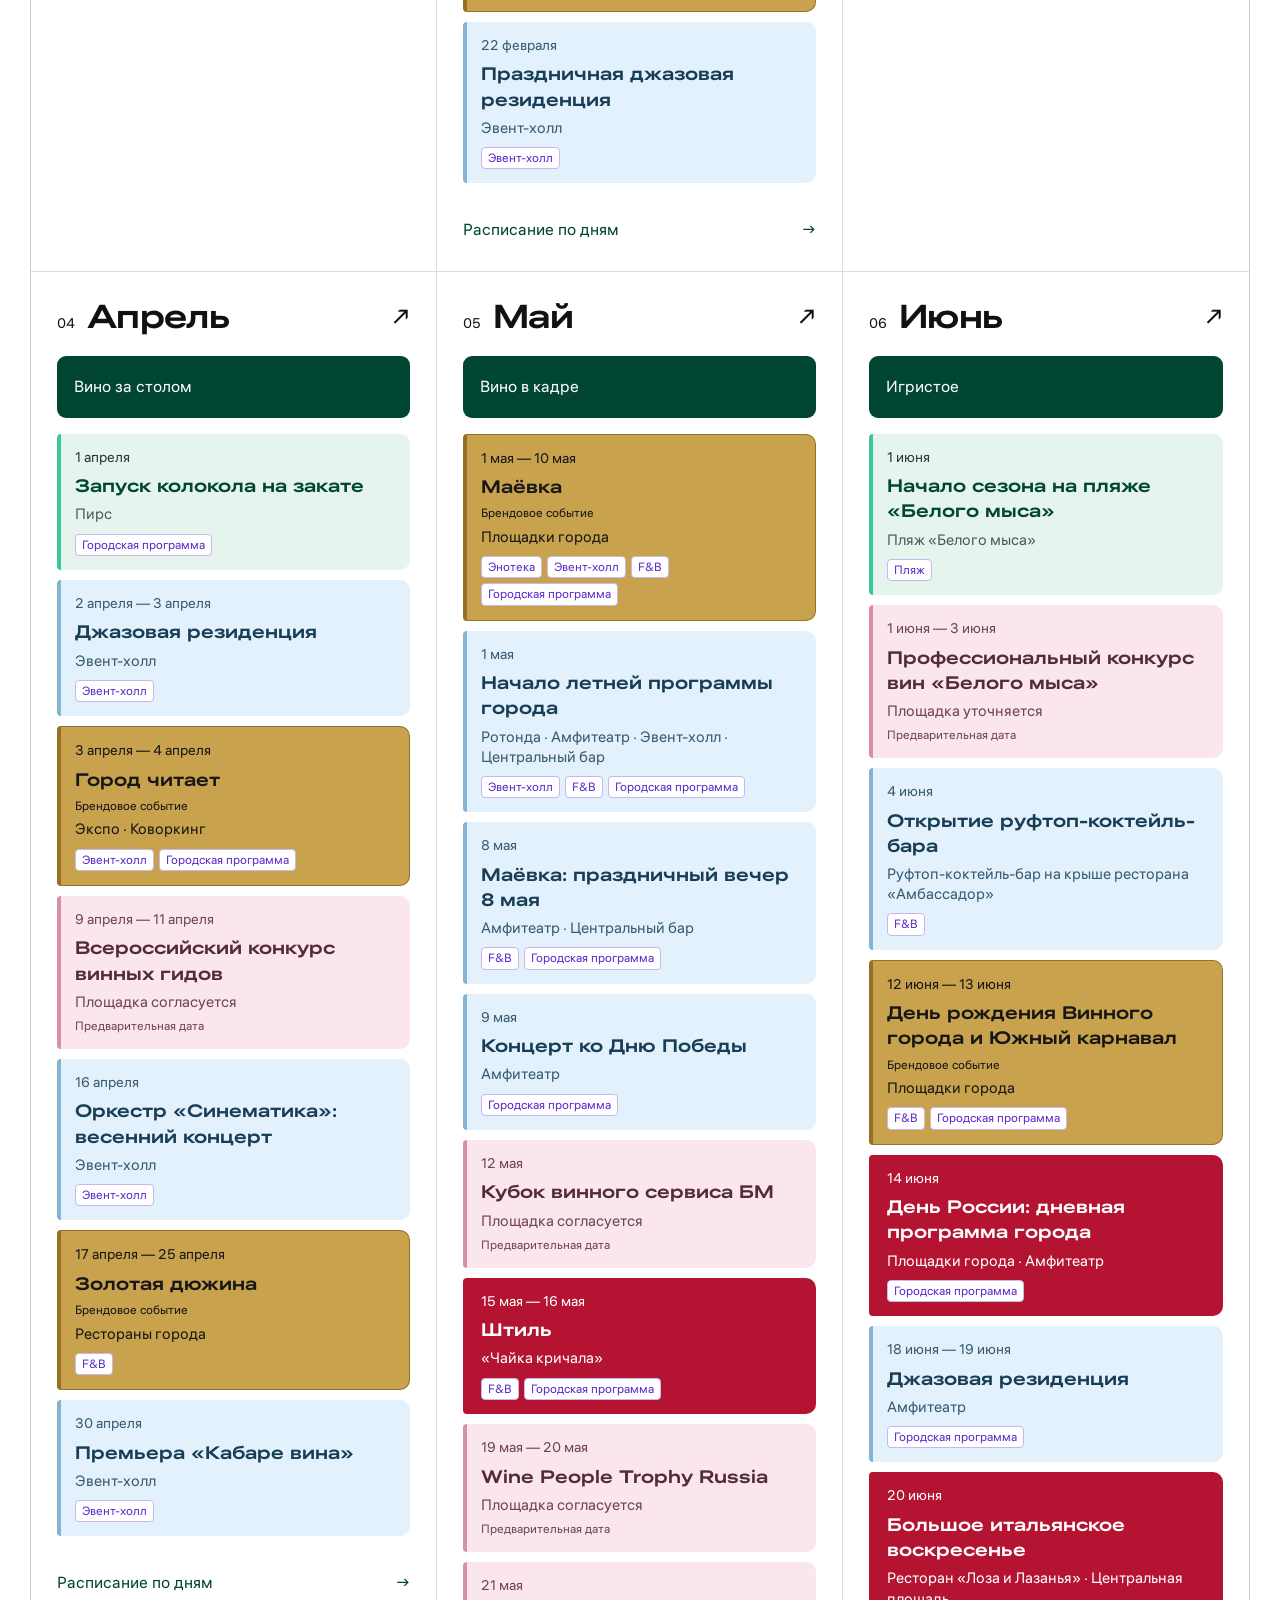
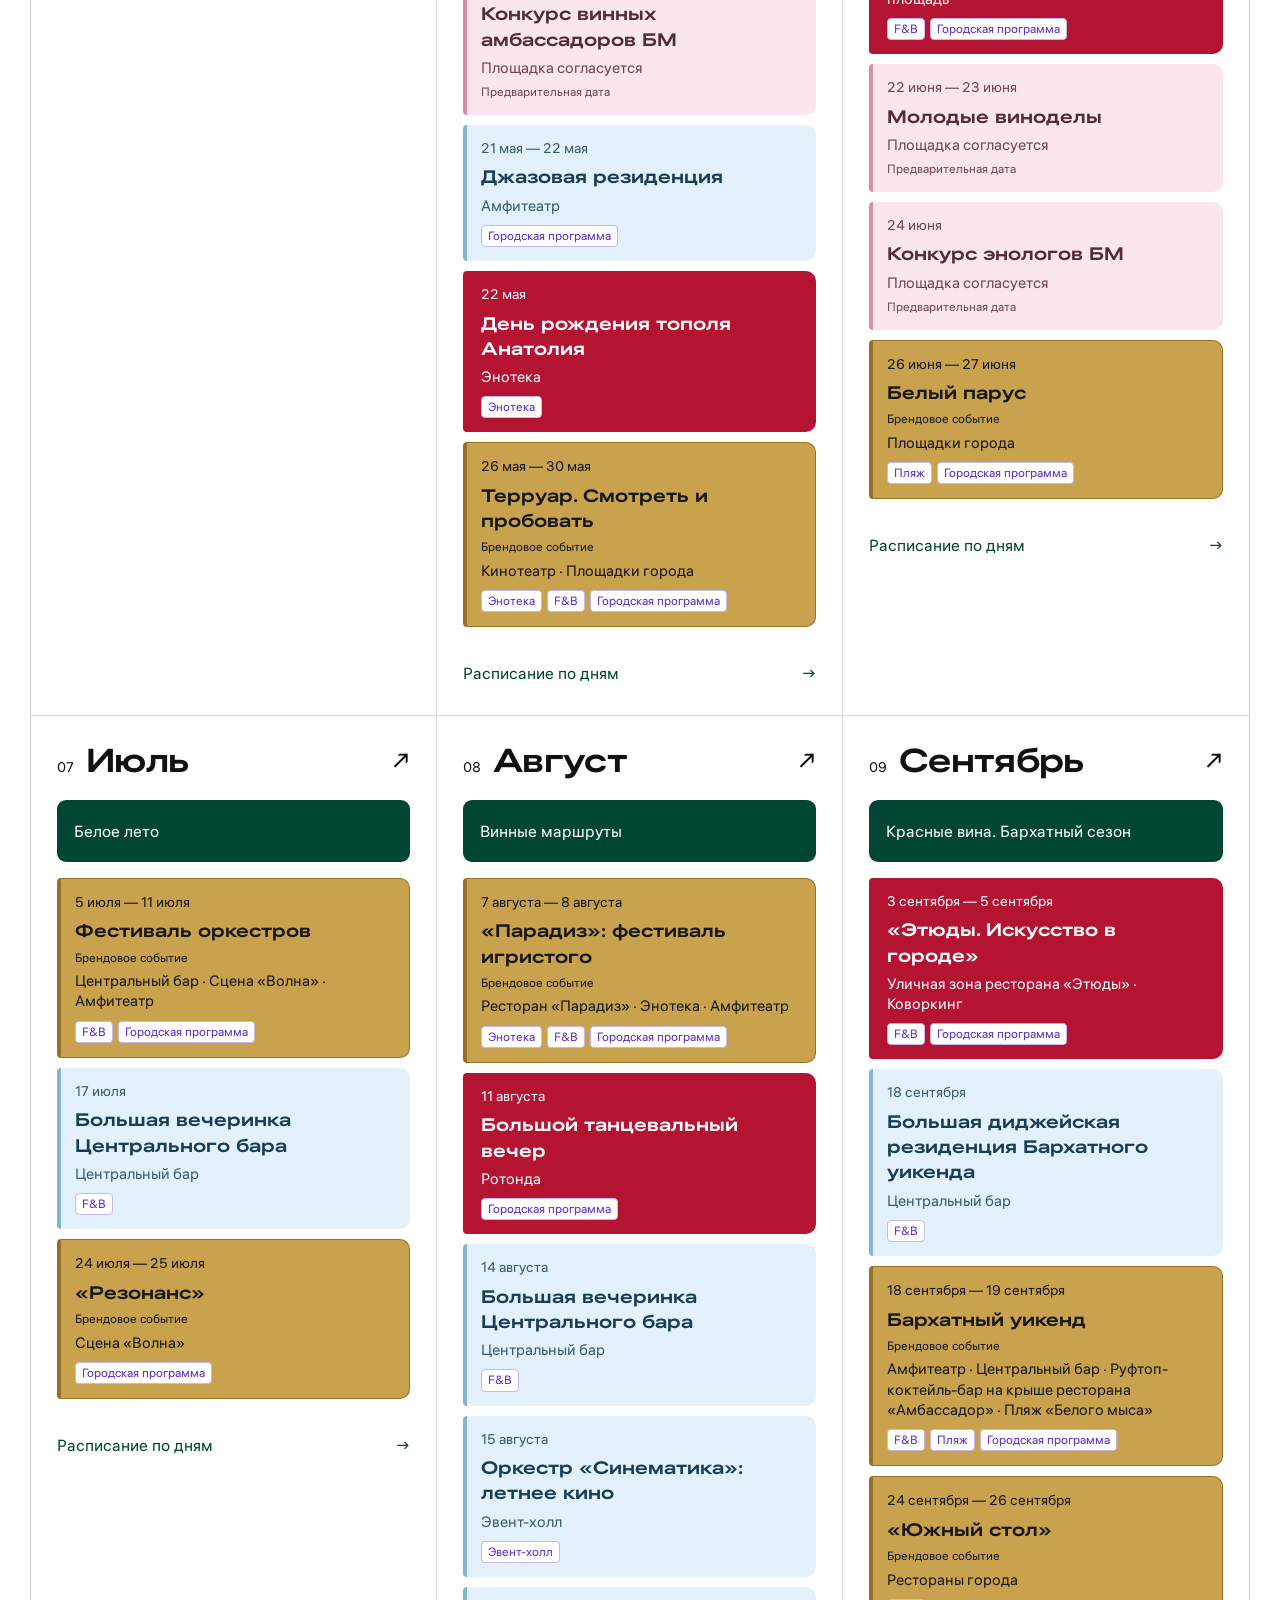
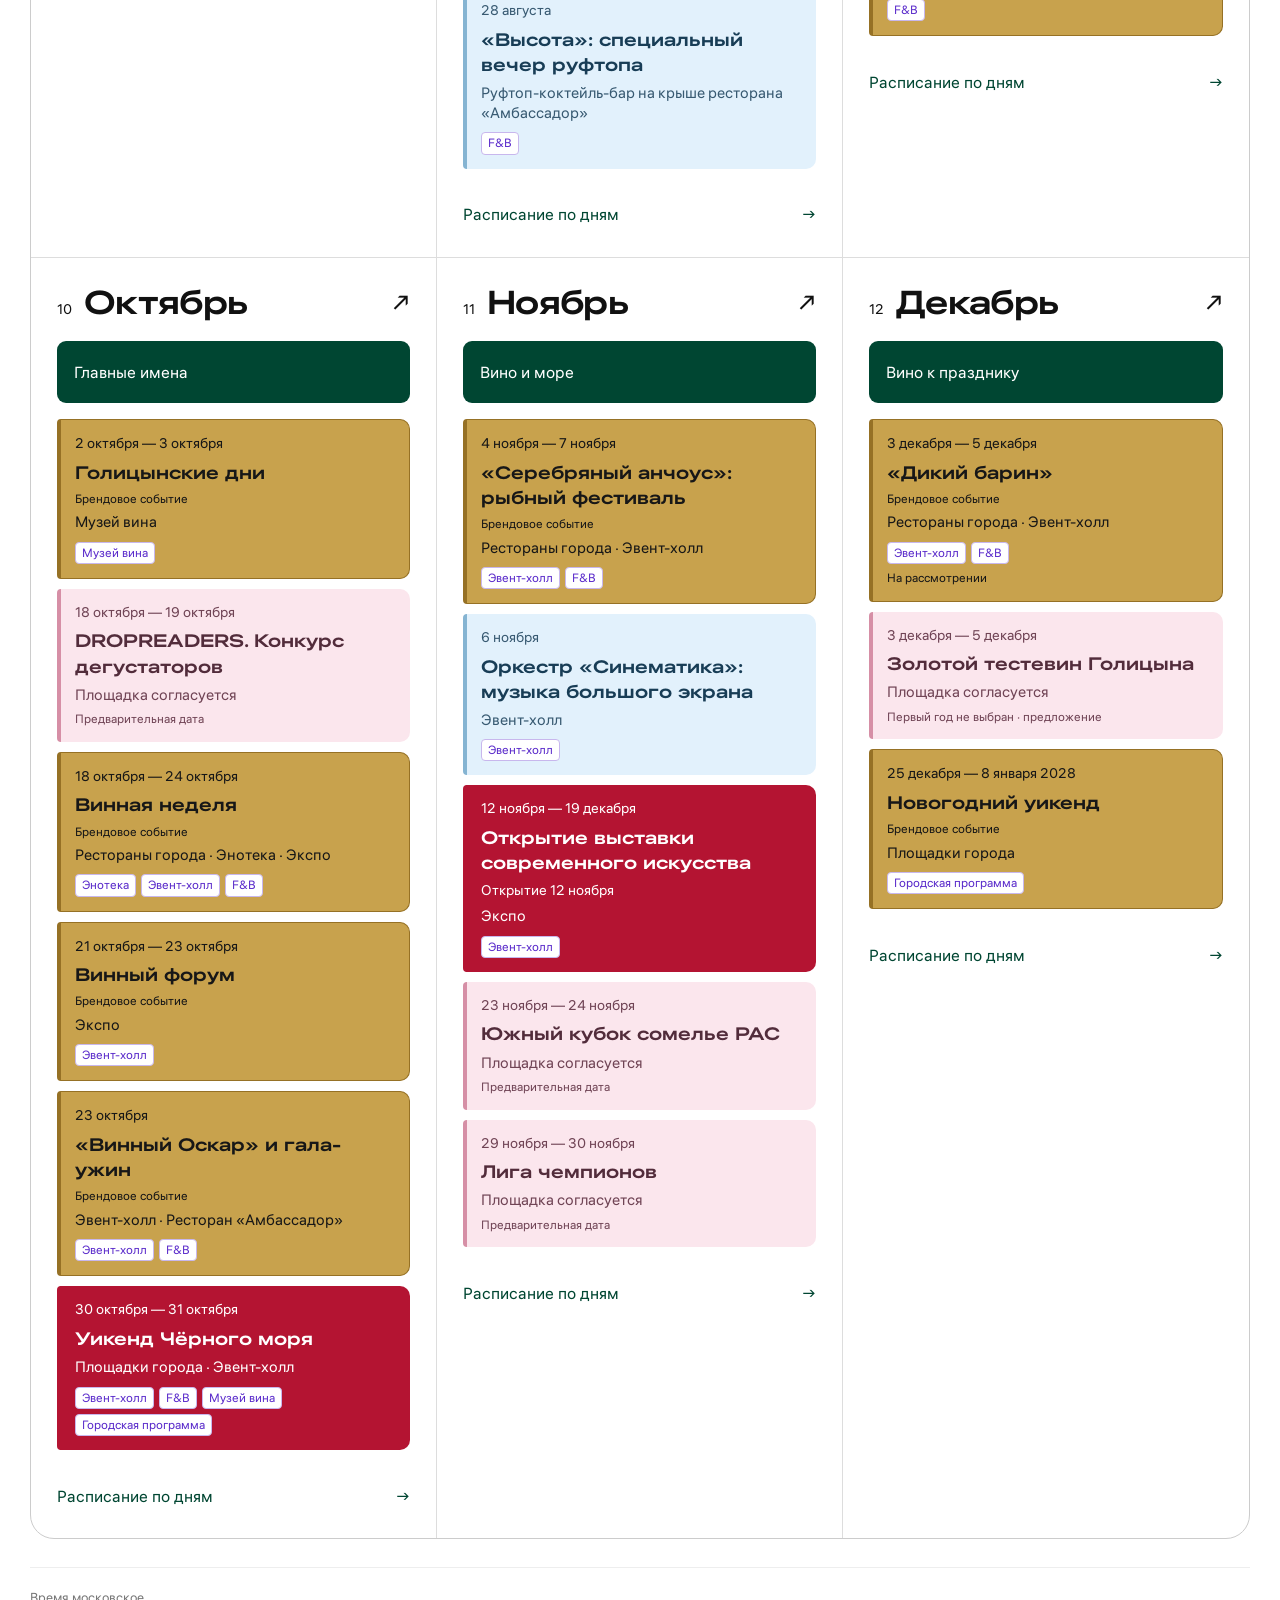
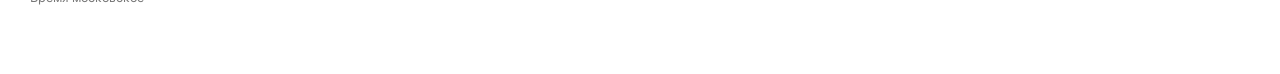
==== commit b2b2ac5a: "Add branded events and business-unit filters; remove Shum programme Use gold for the approved brand " ====
--- a/index.html
+++ b/index.html
@@ -1,8 +1,8 @@
 <!doctype html>
-<html lang="ru"><head><meta charset="utf-8"><meta name="viewport" content="width=device-width,initial-scale=1"><title>Пульс города 2027 · Белый мыс</title><meta name="description" content="Программа Белого мыса: весь 2027 год, события, регулярная программа, ритуалы и праздничные выходные для команды."><link rel="icon" href="favicon.ico?v=67cd3d350fd38a5c" sizes="16x16 32x32 48x48 64x64"><link rel="icon" type="image/png" sizes="64x64" href="favicon.png?v=67cd3d350fd38a5c"><link rel="icon" type="image/svg+xml" sizes="any" href="favicon.svg?v=67cd3d350fd38a5c"><link rel="apple-touch-icon" sizes="180x180" href="apple-touch-icon.png?v=67cd3d350fd38a5c"><link rel="stylesheet" href="calendar/ec647bab9110c07517cf.css"><meta name="wine27-content" content="7887b21b01efc0766957"><meta name="wine27-version" content="67cd3d350fd38a5c"></head>
+<html lang="ru"><head><meta charset="utf-8"><meta name="viewport" content="width=device-width,initial-scale=1"><title>Пульс города 2027 · Белый мыс</title><meta name="description" content="Программа Белого мыса: весь 2027 год, события, регулярная программа, ритуалы и праздничные выходные для команды."><link rel="icon" href="favicon.ico?v=d36292b1749471be" sizes="16x16 32x32 48x48 64x64"><link rel="icon" type="image/png" sizes="64x64" href="favicon.png?v=d36292b1749471be"><link rel="icon" type="image/svg+xml" sizes="any" href="favicon.svg?v=d36292b1749471be"><link rel="apple-touch-icon" sizes="180x180" href="apple-touch-icon.png?v=d36292b1749471be"><link rel="stylesheet" href="calendar/fe268d66f98691f7bf60.css"><meta name="wine27-content" content="7887b21b01efc0766957"><meta name="wine27-version" content="d36292b1749471be"></head>
 <body class="team-calendar master-calendar">
 <main>
-<section class="mast"><div class="heading"><a class="mast-title mast-home" id="calendarHome" href="#load" aria-label="Пульс города 2027: вернуться к началу календаря"><h1>Пульс города</h1><span class="mast-year">2027</span></a><p class="mast-updated">Обновлено 5 ноября</p></div><nav class="views city-calendar-views" aria-label="Вид календаря"><button data-view="load" class="active"><span class="nav-label-wide">Год</span></button><button data-view="month"><span class="nav-label-wide">Месяц</span></button></nav><label class="search"><svg viewBox="0 0 24 24" aria-hidden="true"><circle cx="10" cy="10" r="6"></circle><path d="m15 15 5 5"></path></svg><input id="search" type="search" placeholder="Найти событие или проект" aria-label="Найти событие или проект"><button type="button" id="clearSearch" class="search-clear" hidden aria-label="Очистить поиск">×</button></label><button id="issuesBtn" hidden class="issues-btn"><span class="issue-dot"></span>На согласовании <b id="issueCount"></b></button></section>
+<section class="mast"><div class="heading"><a class="mast-title mast-home" id="calendarHome" href="#load" aria-label="Пульс города 2027: вернуться к началу календаря"><h1>Пульс города</h1><span class="mast-year">2027</span></a><p class="mast-updated">Обновлено 17 ноября</p></div><nav class="views city-calendar-views" aria-label="Вид календаря"><button data-view="load" class="active"><span class="nav-label-wide">Год</span></button><button data-view="month"><span class="nav-label-wide">Месяц</span></button></nav><label class="search"><svg viewBox="0 0 24 24" aria-hidden="true"><circle cx="10" cy="10" r="6"></circle><path d="m15 15 5 5"></path></svg><input id="search" type="search" placeholder="Найти событие или проект" aria-label="Найти событие или проект"><button type="button" id="clearSearch" class="search-clear" hidden aria-label="Очистить поиск">×</button></label><button id="issuesBtn" hidden class="issues-btn"><span class="issue-dot"></span>На согласовании <b id="issueCount"></b></button></section>
 <section class="controls" aria-label="Фильтры"><div class="filters" id="filters" role="group" aria-label="Календарь и фильтры"></div></section><section id="resultNotice" class="calendar-empty" hidden aria-label="Результат поиска"></section>
 <section id="loadView" aria-label="Программа города по месяцам"></section><section id="planView" hidden aria-label="Рабочий план"></section>
 <section id="monthView" hidden><div class="month-toolbar"><div class="month-switch"><button id="prevMonth" class="iconbtn" aria-label="Предыдущий месяц">‹</button><h2 id="monthTitle"></h2><button id="nextMonth" class="iconbtn" aria-label="Следующий месяц">›</button><select id="monthSelect" aria-label="Выбрать месяц"></select></div><button class="plain" id="backYear">Вернуться к году</button></div><div id="monthTheme"></div><div id="dailyAgenda" aria-label="Расписание по дням"></div></section>
@@ -12,4 +12,4 @@
 <dialog id="filterDialog" class="filter-sheet" aria-labelledby="filterDialogTitle"><header class="filter-sheet-header"><h2 id="filterDialogTitle">Фильтры</h2><button type="button" class="filter-sheet-close" data-close-filters aria-label="Закрыть фильтры">×</button></header><div id="filterChoices" class="filter-choices" role="group" aria-label="Направления"></div><footer class="filter-sheet-footer"><button type="button" data-close-filters class="filter-sheet-done">Готово</button></footer></dialog>
 <div id="toast" role="status" aria-live="polite"></div>
 
-<script src="calendar/b713f1c3ece52dd5593c.js"></script></body></html>
+<script src="calendar/a014d9ffb4c8b6c4b6a0.js"></script></body></html>
--- a/calendar/fe268d66f98691f7bf60.css
+++ b/calendar/fe268d66f98691f7bf60.css
@@ -0,0 +1,173 @@
+
+@font-face{font-family:Hauss;src:url('/ALS-Hauss-Next-Regular.woff2') format('woff2');font-weight:400;font-display:swap}
+@font-face{font-family:HaussWide;src:url('/ALS-Hauss-Next-Wide-Bold.woff2') format('woff2');font-weight:700;font-display:swap}
+
+*{box-sizing:border-box}body{line-height:1.4}button,input,select{font:inherit}
+/* MASTER calendar: full titles and daily timing, using the accepted brand shell. */
+body.master-calendar{color:#111;background:#fff;margin:0;font-family:'Hauss', 'ALS Hauss Next',sans-serif}
+.master-calendar main{max-width:2000px;margin:auto;padding:24px 30px 48px}
+.master-calendar [hidden]{display:none!important}
+.master-calendar button,.master-calendar select,.master-calendar input{font:inherit}
+.master-calendar button{cursor:pointer;color:inherit}
+.master-calendar button:focus-visible,.master-calendar select:focus-visible,.master-calendar input:focus-visible,.master-calendar a:focus-visible{outline:3px solid #3cc896;outline-offset:4px}
+.master-calendar .mast{display:grid;grid-template-columns:1fr auto minmax(220px,350px);gap:28px;align-items:center;padding:0 0 22px;background:transparent;color:#111;margin:0;border:0}
+.master-calendar .heading{display:flex;align-items:baseline;gap:16px;flex-wrap:wrap}
+.master-calendar .mast-title{display:flex;gap:12px;align-items:baseline;color:#004632;text-decoration:none}
+.master-calendar .mast h1{font-family:HaussWide,sans-serif;font-size:34px;line-height:1.1;margin:0;letter-spacing:-1px}
+.master-calendar .mast-year{font-family:HaussWide,sans-serif;font-size:34px;line-height:1.1;color:#004632}
+.master-calendar .mast-updated{font-size:13px;color:#666;margin:0}
+.master-calendar .views{display:flex;gap:4px;background:#ffebd7;border-radius:28px;padding:4px;position:static;transform:none;width:auto}
+.master-calendar .views button{border:0;background:transparent;padding:12px 18px;border-radius:24px;min-height:44px;font-size:17px;display:block}
+.master-calendar .views button.active{color:#fff;background:#000}
+.master-calendar .search{display:flex;align-items:center;gap:10px;border-bottom:1px solid #111;margin:0;min-width:0}
+.master-calendar .search svg{width:20px;height:20px;fill:none;stroke:#111;stroke-width:1.5;flex-shrink:0}
+.master-calendar .search input{width:100%;min-width:0;border:0;background:transparent;padding:12px 0;font-size:17px;color:#111;outline-offset:0}
+.master-calendar .search-clear{border:0;background:transparent;font-size:24px;min-width:40px}
+.master-calendar .controls{display:block;padding:0;margin:0 0 24px;border:0}
+.master-calendar #filters{display:flex;gap:10px;align-items:center;flex-wrap:wrap;width:100%;padding:0;margin:0}
+.master-calendar .desktop-filters{display:contents}
+.master-calendar .filter-chip{border:1px solid #bbb;background:#fff;border-radius:30px;min-height:54px;padding:13px 18px;font-size:19px;display:inline-flex;gap:9px;align-items:center;white-space:nowrap}
+.master-calendar .filter-chip.selected{background:#000;border-color:#000;color:#fff}
+.master-calendar .all-filter{border:1px solid #000;border-radius:32px;min-height:62px;padding:12px 25px;font-family:HaussWide,sans-serif;font-size:26px;background:#fff}
+.master-calendar .all-filter.selected{background:#000;color:#fff}
+.master-calendar .phone-filter,.master-calendar .selected-filters{display:none}
+.master-calendar .reset-filters{border:0;background:transparent;font-size:16px;min-height:44px;padding:8px}
+.master-calendar .month-picker{margin-left:auto;min-width:124px}
+.master-calendar .month-picker select{width:100%;min-height:54px;border-radius:28px;border:1px solid #bbb;background:white;padding:12px 32px 12px 18px;font-size:18px}
+.master-year{display:grid;grid-template-columns:repeat(3,minmax(0,1fr));border:1px solid #ccc;border-radius:24px;overflow:hidden}
+.master-month{padding:26px;min-width:0;border-right:1px solid #ddd;border-bottom:1px solid #ddd;display:flex;flex-direction:column;align-self:stretch}
+.master-month:nth-child(3n){border-right:0}.master-month:nth-last-child(-n+3){border-bottom:0}
+.year-month-heading{display:flex;align-items:baseline;width:100%;gap:12px;text-align:left;background:none;border:0;padding:0;margin-bottom:18px}
+.year-month-heading h2{font-family:HaussWide,sans-serif;font-size:33px;line-height:1.1;margin:0;letter-spacing:-.7px}
+.year-month-heading>span:last-child{margin-left:auto;font-size:26px}.month-number{font-size:14px}
+.year-theme{background:#004632;color:white!important;border:0;border-radius:9px;text-align:left;padding:15px 17px;font-family:HaussWide,sans-serif;font-size:19px;line-height:1.25;margin-bottom:16px;min-height:62px}
+.year-events{display:flex;flex-direction:column;gap:10px}
+.year-event{display:flex;flex-direction:column;gap:6px;border:0;border-left:4px solid #3cc896;background:#f0f7f4;padding:14px;border-radius:4px 10px 10px 4px;text-align:left;width:100%;line-height:1.3}
+.year-event.expert-event{background:#f5f5f5;border-left-color:#004632}
+.year-event strong{font-family:HaussWide,sans-serif;font-size:18px;overflow-wrap:anywhere}
+.year-date{font-size:14px;color:#333}.event-venue{font-size:15px;color:#4d5c56;line-height:1.35;display:block;overflow-wrap:anywhere}
+.preliminary{font-size:12px;color:#615548;line-height:1.4}.month-empty{color:#777;font-size:15px}
+.month-open{margin-top:18px;text-align:left;padding:12px 0 0;min-height:44px;border:0;background:none;color:#004632!important;font-size:16px}.month-open span{float:right}
+.master-calendar .month-toolbar{display:flex;justify-content:space-between;align-items:center;margin:0 0 20px;padding:0}
+.master-calendar .month-switch{display:flex;gap:14px;align-items:center}.master-calendar #monthTitle{font-family:HaussWide,sans-serif;font-size:34px;margin:0}
+.master-calendar .iconbtn{border:1px solid #aaa;border-radius:50%;width:46px;height:46px;background:white;font-size:28px}.master-calendar .iconbtn:disabled{opacity:.25;cursor:default}
+.master-calendar #monthSelect{display:none}.master-calendar #backYear{font-size:17px}
+.month-theme-banner{background:#004632;color:#fff!important;width:100%;border:0;border-radius:12px;text-align:left;padding:24px 28px;position:relative;margin:0 0 24px;display:block}
+.month-theme-banner>span{display:block;color:#3cc896;font-size:15px;margin-bottom:10px}.month-theme-banner strong{font-family:HaussWide,sans-serif;font-size:32px;line-height:1.2}.month-theme-banner i{position:absolute;right:24px;top:24px;font-style:normal;font-size:25px;color:#3cc896}
+.agenda-day{display:grid;grid-template-columns:140px minmax(0,1fr);border-top:1px solid #ccc;padding:22px 0;gap:20px}
+.day-heading{margin:0;color:#004632}.day-heading>span{display:block;font-family:HaussWide,sans-serif;font-size:40px;line-height:1.1}.day-heading small{display:block;font-size:16px;font-weight:400;margin-top:6px}.weekend .day-heading{color:#955d00}
+.day-events{display:flex;flex-direction:column;gap:8px;min-width:0}
+.agenda-event{display:grid;grid-template-columns:175px minmax(0,1fr) 25px;align-items:start;gap:20px;text-align:left;border:1px solid #e2e5e3;background:#fff;padding:18px 20px;border-radius:10px;width:100%;line-height:1.35}
+.agenda-event:hover,.year-event:hover{border-color:#004632;box-shadow:0 0 0 1px #004632}
+.agenda-time{color:#004632;font-size:19px;font-weight:bold}.agenda-time small{font-weight:normal;display:block;font-size:12px;margin-top:4px;color:#666}
+.agenda-info{display:flex;flex-direction:column;gap:6px}.agenda-info strong{font-family:HaussWide,sans-serif;font-size:19px;overflow-wrap:anywhere}.agenda-info .event-venue{font-size:16px}.event-arrow{font-size:20px;color:#004632}.agenda-event.expert-event{border-left:4px solid #004632;background:#f7f8f7}
+.day-empty{color:#888;font-size:15px;margin:18px 0}.master-empty{padding:30px;background:#f4f4f4;border-radius:10px;font-size:18px}
+.search-date{margin:20px 0 8px;color:#004632;font-size:15px}.search-results{max-width:1300px;margin:auto}
+.master-calendar #detailDialog{max-width:840px;width:calc(100% - 40px);max-height:88dvh;box-sizing:border-box;border:0;border-radius:18px;padding:40px;color:#111}
+.master-calendar #detailDialog::backdrop,.master-calendar #filterDialog::backdrop{background:#001e1680}
+.master-calendar .dialog-close{position:sticky;float:right;top:0;margin:-20px -20px 8px 12px;z-index:1}
+/* The dialog heading receives focus for reading, without a control outline. */
+.master-calendar #detailTitle:focus{outline:none}
+#detailContent h2{font-family:HaussWide,sans-serif;font-size:30px;line-height:1.2;margin:0 30px 24px 0;overflow-wrap:anywhere}#detailContent h3{font-family:HaussWide,sans-serif;font-size:20px;margin-top:28px}#detailContent p{font-size:18px;line-height:1.5;white-space:normal}
+.detail-facts{display:flex;flex-direction:column;gap:10px;background:#edf7f2;padding:18px;border-radius:10px;font-size:18px;line-height:1.4}.detail-status{color:#665341}.guest-condition{border-left:4px solid #ffc864;padding-left:16px}
+.timing-list{list-style:none;padding:0;margin:0}.timing-list li{display:grid;grid-template-columns:135px 1fr;gap:18px;padding:15px 0;border-top:1px solid #ddd;font-size:17px;line-height:1.4}.timing-list li span{display:block;color:#52605a;margin-top:4px}
+.year-detail-events .agenda-event{grid-template-columns:140px 1fr 20px;padding:15px;gap:14px}.year-detail-events .agenda-info strong{font-size:17px}
+.primary-action{border:0;border-radius:24px;background:#004632;color:#fff!important;padding:14px 20px;font-size:17px;min-height:48px}.master-calendar .plain{border:0;background:transparent;text-decoration:underline;padding:8px;cursor:pointer}
+.master-calendar .filter-sheet{padding:0;border:0;border-radius:20px;width:min(560px,calc(100% - 32px));color:#111}.filter-sheet-header{display:flex;align-items:center;justify-content:space-between;padding:20px;background:white}.filter-sheet-header h2{margin:0;font-family:HaussWide,sans-serif;font-size:25px}.filter-sheet-close{border:1px solid #ccc;background:white;border-radius:50%;width:44px;height:44px;font-size:25px}.filter-choices{padding:0 20px 20px;display:flex;flex-wrap:wrap;gap:10px;overflow:auto}.filter-sheet-footer{display:none!important}
+.master-calendar .site-footer{display:flex;justify-content:space-between;font-size:13px;color:#777;margin:28px 0 0;padding:20px 0;border-top:1px solid #eee}.site-footer a{color:#555}
+.work-heading{display:flex;align-items:center;gap:24px}.work-heading select{padding:10px}.master-calendar #planView details{padding:20px;border:1px solid #ddd;border-radius:10px;margin:16px 0}.master-calendar #planView summary{font-size:20px;cursor:pointer}.work-note{border-top:1px solid #ddd;padding:18px 0}.work-note p{line-height:1.4}#planView dt{font-weight:bold;margin-top:12px}#planView dd{margin:4px 0 12px}
+.sr-only{position:absolute;width:1px;height:1px;padding:0;overflow:hidden;clip:rect(0,0,0,0);white-space:nowrap}
+@media(min-width:1750px){.master-year{grid-template-columns:repeat(4,minmax(0,1fr))}.master-month:nth-child(3n){border-right:1px solid #ddd}.master-month:nth-last-child(-n+3){border-bottom:1px solid #ddd}.master-month:nth-child(4n){border-right:0}.master-month:nth-last-child(-n+4){border-bottom:0}}
+@media(max-width:1150px){.master-calendar .mast{grid-template-columns:1fr auto;gap:18px}.master-calendar .search{grid-column:1/-1}.master-year{grid-template-columns:repeat(2,minmax(0,1fr))}.master-month:nth-child(3n){border-right:1px solid #ddd}.master-month:nth-last-child(-n+3){border-bottom:1px solid #ddd}.master-month:nth-child(2n){border-right:0}.master-month:nth-last-child(-n+2){border-bottom:0}.agenda-day{grid-template-columns:110px 1fr;gap:12px}.agenda-event{grid-template-columns:145px 1fr 20px;gap:14px}}
+@media(max-width:700px){
+ .master-calendar main{padding:18px 16px 100px}.master-calendar .mast{display:flex;flex-direction:column;align-items:stretch;gap:15px;padding:0 0 16px}.master-calendar .heading{display:block}.master-calendar .mast-title{justify-content:space-between;gap:6px}.master-calendar .mast h1,.master-calendar .mast-year{font-size:25px;letter-spacing:-.7px}.master-calendar .mast-updated{display:none}.master-calendar .search input{font-size:16px;padding:10px 0}
+ .master-calendar .views{position:fixed;bottom:14px;left:50%;transform:translateX(-50%);z-index:10;box-shadow:0 3px 24px #0002;border:1px solid #eee}.master-calendar .views button{min-width:100px;padding:12px 20px}
+ .master-calendar .controls{margin-bottom:20px}.master-calendar #filters{display:grid;grid-template-columns:auto auto minmax(0,1fr);gap:8px}.master-calendar .desktop-filters,.master-calendar .reset-filters{display:none}.master-calendar .all-filter{font-size:19px;min-height:48px;padding:9px 17px}.master-calendar .phone-filter{display:block;min-height:48px;padding:10px 14px;background:white;border:1px solid #bbb;border-radius:26px;font-size:16px}.phone-filter span{font-size:12px;background:#004632;color:white;padding:2px 5px;border-radius:20px}.master-calendar .month-picker{min-width:0;margin:0}.master-calendar .month-picker select{font-size:16px;min-height:48px;padding:10px 24px 10px 14px}.master-calendar .selected-filters{grid-column:1/-1;display:flex;flex-wrap:wrap;gap:6px}.master-calendar .selected-filters:empty{display:none}.selected-chip{background:#000;color:white!important;border:0;border-radius:20px;padding:8px 12px;font-size:14px;min-height:40px}
+ .master-year{grid-template-columns:1fr;border-radius:16px}.master-month{padding:20px;border-right:0!important;border-bottom:1px solid #ddd!important}.master-month:last-child{border-bottom:0!important}.year-month-heading{margin-bottom:16px;gap:10px}.year-month-heading h2{font-size:29px}.year-theme{font-size:18px;min-height:54px;padding:14px}.year-event strong{font-size:17px}.year-event{padding:13px}.year-date{font-size:13px}.event-venue{font-size:14px}
+ .master-calendar .month-toolbar{display:none}.month-theme-banner{padding:20px;margin-bottom:18px;border-radius:10px}.month-theme-banner strong{font-size:25px;padding-right:10px;display:block}.month-theme-banner>span{font-size:13px}.month-theme-banner i{right:15px;top:15px}
+ .agenda-day{display:block;padding:18px 0}.day-heading{display:flex;align-items:baseline;gap:10px;margin:0 0 12px}.day-heading>span{font-size:30px}.day-heading small{font-size:16px;margin:0}.agenda-event{grid-template-columns:1fr 18px;gap:6px;padding:14px}.agenda-time{grid-column:1;font-size:17px;display:flex;flex-wrap:wrap;gap:4px 8px;align-items:baseline}.agenda-time small{font-size:11px;margin:0}.agenda-info{grid-column:1;gap:5px}.agenda-info strong{font-size:17px}.agenda-info .event-venue{font-size:15px}.event-arrow{grid-column:2;grid-row:1}.day-empty{margin:8px 0 2px;font-size:14px}
+ .master-calendar #detailDialog{padding:24px;width:calc(100% - 20px);max-height:90dvh;border-radius:14px}.master-calendar .dialog-close{margin:-12px -12px 8px 8px;width:40px;height:40px}#detailContent h2{font-size:24px;margin-bottom:20px}#detailContent p{font-size:16px}.detail-facts{font-size:16px;padding:14px}.timing-list li{grid-template-columns:1fr;gap:6px;font-size:16px}.year-detail-events .agenda-event{grid-template-columns:1fr 18px;padding:12px;gap:6px}.year-detail-events .agenda-info strong{font-size:16px}
+ .master-calendar .filter-sheet{position:fixed;inset:auto 0 0;margin:0;width:100%;max-width:100%;max-height:calc(100vh - 24px);max-height:calc(100dvh - 24px);overflow:hidden;border-radius:22px 22px 0 0}.master-calendar .filter-sheet[open]{display:flex;flex-direction:column}.filter-sheet-header{flex-shrink:0}.filter-choices{min-height:0;flex:0 1 auto;align-content:flex-start;overflow-y:auto;overscroll-behavior:contain;padding-bottom:max(24px,env(safe-area-inset-bottom))}.master-calendar .filter-chip{min-height:48px;font-size:17px;padding:11px 16px}.master-calendar .site-footer{flex-direction:column;gap:12px}.search-date{font-size:14px}
+}
+@media(prefers-reduced-motion:reduce){*{scroll-behavior:auto!important}}
+@media(max-width:360px){.master-calendar .all-filter{padding:9px 12px}.master-calendar .phone-filter{padding:10px;font-size:15px}.master-calendar .month-picker select{font-size:15px;padding:10px 18px 10px 10px}}
+@media(min-width:701px){.master-calendar .filter-chip{font-size:18px;padding:13px 15px}.master-calendar .month-picker{width:136px;min-width:124px;flex-shrink:0}}
+.planner-add{display:flex;gap:12px;margin:20px 0}.planner-add select{min-width:0;flex:1;padding:12px}.scenario-row{padding:20px 0;border-top:1px solid #ddd}.scenario-inputs{display:flex;flex-wrap:wrap;gap:14px;margin-top:12px;align-items:end}.scenario-inputs label{display:flex;flex-direction:column;gap:6px;font-size:15px;max-width:140px}.scenario-inputs input{width:100%;padding:10px;border:1px solid #aaa;border-radius:6px}.scenario-inputs>span{padding:10px 0}.working-calendar .work-access{grid-column:1/-1;font-size:14px;display:flex;justify-content:space-between;align-items:center}
+.scenario-import{display:inline-flex;flex-direction:column;gap:6px;margin:16px;font-size:15px}.scenario-import input{max-width:250px}
+/* Director edition: restore the established programme colours. */
+.master-calendar .year-event.tone-regular,.master-calendar .agenda-event.tone-regular{background:#e5f5ee;border-color:#c8e6d8;border-left:4px solid #3cc896;color:#004632}
+.master-calendar .year-event.tone-major,.master-calendar .agenda-event.tone-major{background:#b41432;border-color:#b41432;border-left:4px solid #b41432;color:#fff}
+.master-calendar .tone-major .agenda-time,.master-calendar .tone-major .agenda-time small,.master-calendar .tone-major .event-venue,.master-calendar .tone-major .event-arrow,.master-calendar .tone-major .year-date,.master-calendar .tone-major .preliminary{color:#fff}
+.event-period,.event-opening{display:block;font-size:14px;line-height:1.35;font-weight:400}.event-period{font-weight:600}.detail-period{border-left:4px solid #ffc864;padding-left:16px}
+.filter-dot{width:8px;height:8px;display:inline-block;border-radius:50%;flex:0 0 8px;background:#111}.filter-wine{background:#b41432}.filter-gastro,.filter-festival{background:#ffc864}.filter-art{background:#ff6269}.filter-city{background:#3cc896}
+@media(min-width:701px){.master-calendar .filter-chip{gap:7px;padding:13px 12px}.master-calendar .month-picker{width:124px}}
+@media(min-width:701px){.master-calendar .filter-chip{padding-left:11px;padding-right:11px}}
+.day-program{margin:0 0 8px;padding:14px 18px;background:#ffebd7;border-left:4px solid #ffc864;border-radius:5px;color:#004632;font-family:HaussWide,sans-serif;font-size:17px;line-height:1.35}
+
+/* Programme colours are shared by the two calendar editions. */
+.tone-expert, [data-filter="expert"], .filter-expert {
+ --programme-paper: #fbe6ed;
+ --programme-edge: #d68fa6;
+ --programme-ink: #522c3b;
+ --programme-meta: #704455;
+}
+.tone-music, [data-filter="music"], .filter-music {
+ --programme-paper: #e2f1fc;
+ --programme-edge: #85b4d2;
+ --programme-ink: #183d56;
+ --programme-meta: #385a72;
+}
+.master-calendar :is(.year-event, .agenda-event, .detail-facts):is(.tone-expert, .tone-music) {
+ background: var(--programme-paper);
+ color: var(--programme-ink);
+ border-color: var(--programme-edge);
+ border-left: 4px solid var(--programme-edge);
+}
+:is(.tone-expert, .tone-music) :is(.agenda-time, .agenda-time small, .event-venue, .event-arrow, .year-date, .preliminary) {
+ color: var(--programme-meta);
+}
+.master-calendar :is(.year-event, .agenda-event):is(.tone-expert, .tone-music):hover {
+ box-shadow: 0 0 0 1px var(--programme-edge);
+}
+.filter-music, .filter-expert { background: var(--programme-edge); }
+.master-calendar :is(.filter-chip.selected, .selected-chip):is([data-filter="expert"], [data-filter="music"]) {
+ background: var(--programme-paper);
+ border-color: var(--programme-edge);
+ color: var(--programme-ink) !important;
+}
+
+/* Approved 17 November: brand identity and operating units are independent filters. */
+.master-calendar{--unit-ink:#5b2ccb;--brand-gold:#c8a24d;--brand-ink:#171717}
+.master-calendar .desktop-filters{display:flex;flex-wrap:wrap;gap:10px;align-items:center;flex:1 1 820px}
+.master-calendar .unit-filters{display:flex;flex-wrap:wrap;align-items:center;gap:10px;flex-basis:100%;margin-top:4px}
+.filter-group-label{font-size:14px;font-weight:400;color:#555;margin-right:6px}
+.master-calendar .filter-chip.unit-filter{color:var(--unit-ink);border-color:var(--unit-ink);background:white}
+.master-calendar .filter-chip.unit-filter.selected,.master-calendar .selected-chip.unit-filter{background:var(--unit-ink);border-color:var(--unit-ink);color:white!important}
+.filter-dot.filter-unit{background:var(--unit-ink)}
+.master-calendar .filter-chip.brand-filter{background:white;color:var(--brand-ink);border-color:#967125}
+.master-calendar .filter-chip.brand-filter.selected,.master-calendar .selected-chip.brand-filter{background:var(--brand-gold);border-color:#967125;color:var(--brand-ink)!important}
+.filter-brand{background:#967125}
+.master-calendar .filter-chip:focus-visible{outline-color:#111;outline-offset:3px}
+.master-calendar .filter-chip.unit-filter:focus-visible{outline-color:var(--unit-ink)}
+.master-calendar :is(.year-event,.agenda-event,.detail-facts).tone-brand{background:var(--brand-gold);border:1px solid #967125;border-left:4px solid #967125;color:var(--brand-ink)}
+.master-calendar .tone-brand :is(.year-date,.event-venue,.agenda-time,.agenda-time small,.event-arrow,.preliminary){color:var(--brand-ink)}
+.master-calendar :is(.year-event,.agenda-event).tone-brand:hover{box-shadow:0 0 0 1px #967125}
+.unit-tags{display:flex;flex-wrap:wrap;gap:5px;margin-top:3px}
+.unit-tag{display:inline-block;border-radius:4px;padding:2px 6px;background:white;color:#5b2ccb;font-size:12px;font-weight:400;line-height:1.35;border:1px solid #c8b7ed}
+.brand-caption{display:block;color:inherit;font-size:12px;line-height:1.3;font-weight:400}
+.master-calendar .filter-gastro{background:#b45b28}
+.master-calendar .filter-festival{background:#666}
+.master-calendar .guest-condition,.master-calendar .detail-period{border-left-color:#777}
+.master-calendar .day-program{background:#e5f5ee;border-left-color:#3cc896}
+.filter-section{display:flex;flex-wrap:wrap;gap:10px;width:100%}
+.filter-section h3{font:inherit;font-size:14px;width:100%;margin:4px 0 0;color:#555}
+.master-calendar .month-picker select{-webkit-appearance:none;appearance:none;background:white url("data:image/svg+xml,%3Csvg xmlns='http://www.w3.org/2000/svg' width='12' height='8' viewBox='0 0 12 8'%3E%3Cpath d='m1 1 5 5 5-5' fill='none' stroke='%23111' stroke-width='1.5'/%3E%3C/svg%3E") no-repeat right 14px center;padding-right:34px}
+@media(max-width:700px){
+ .master-calendar .desktop-filters,.master-calendar #filters>.unit-filters{display:none}
+ .master-calendar .selected-chip{min-height:44px}
+ .master-calendar .filter-chip{white-space:normal;text-align:left;max-width:100%}
+ .filter-choices{gap:18px}
+ .filter-section{gap:8px}
+ .filter-section .filter-chip{flex:1 1 auto;justify-content:center}
+ .unit-tag{font-size:12px}
+}
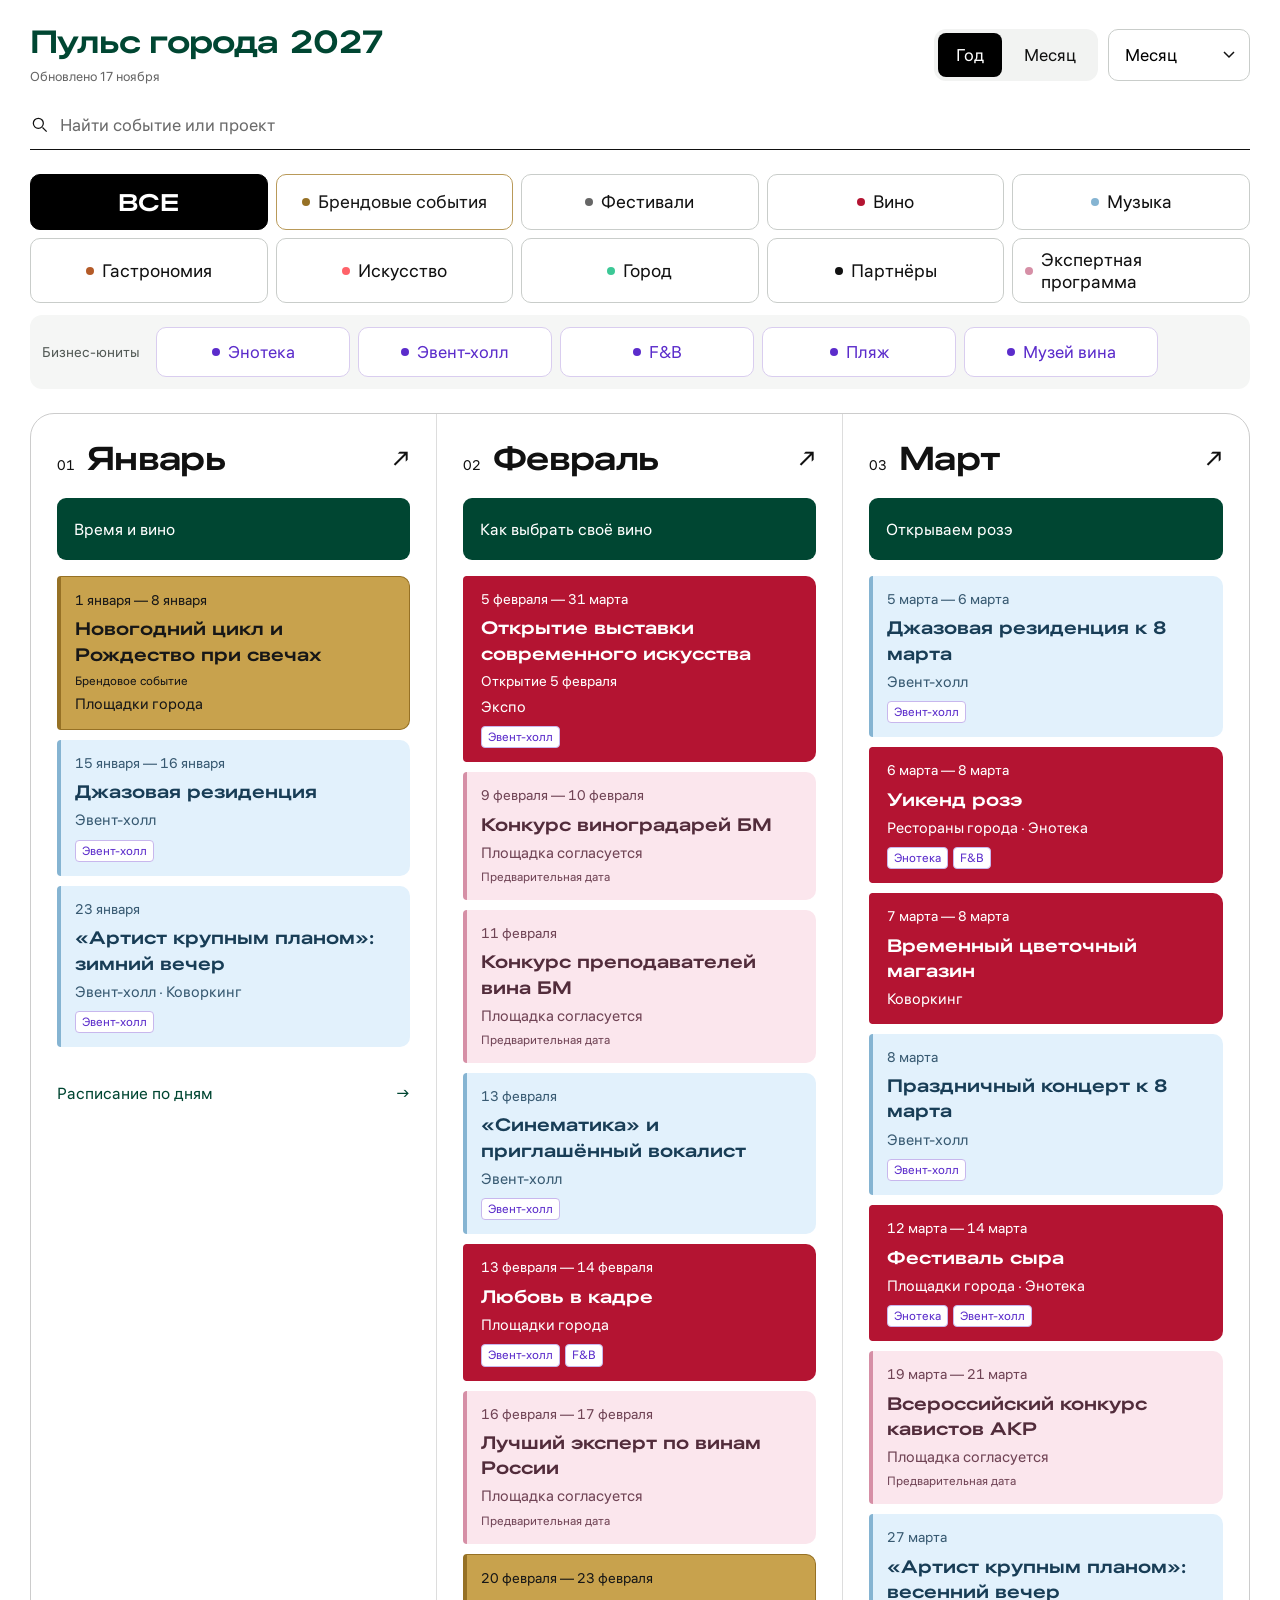
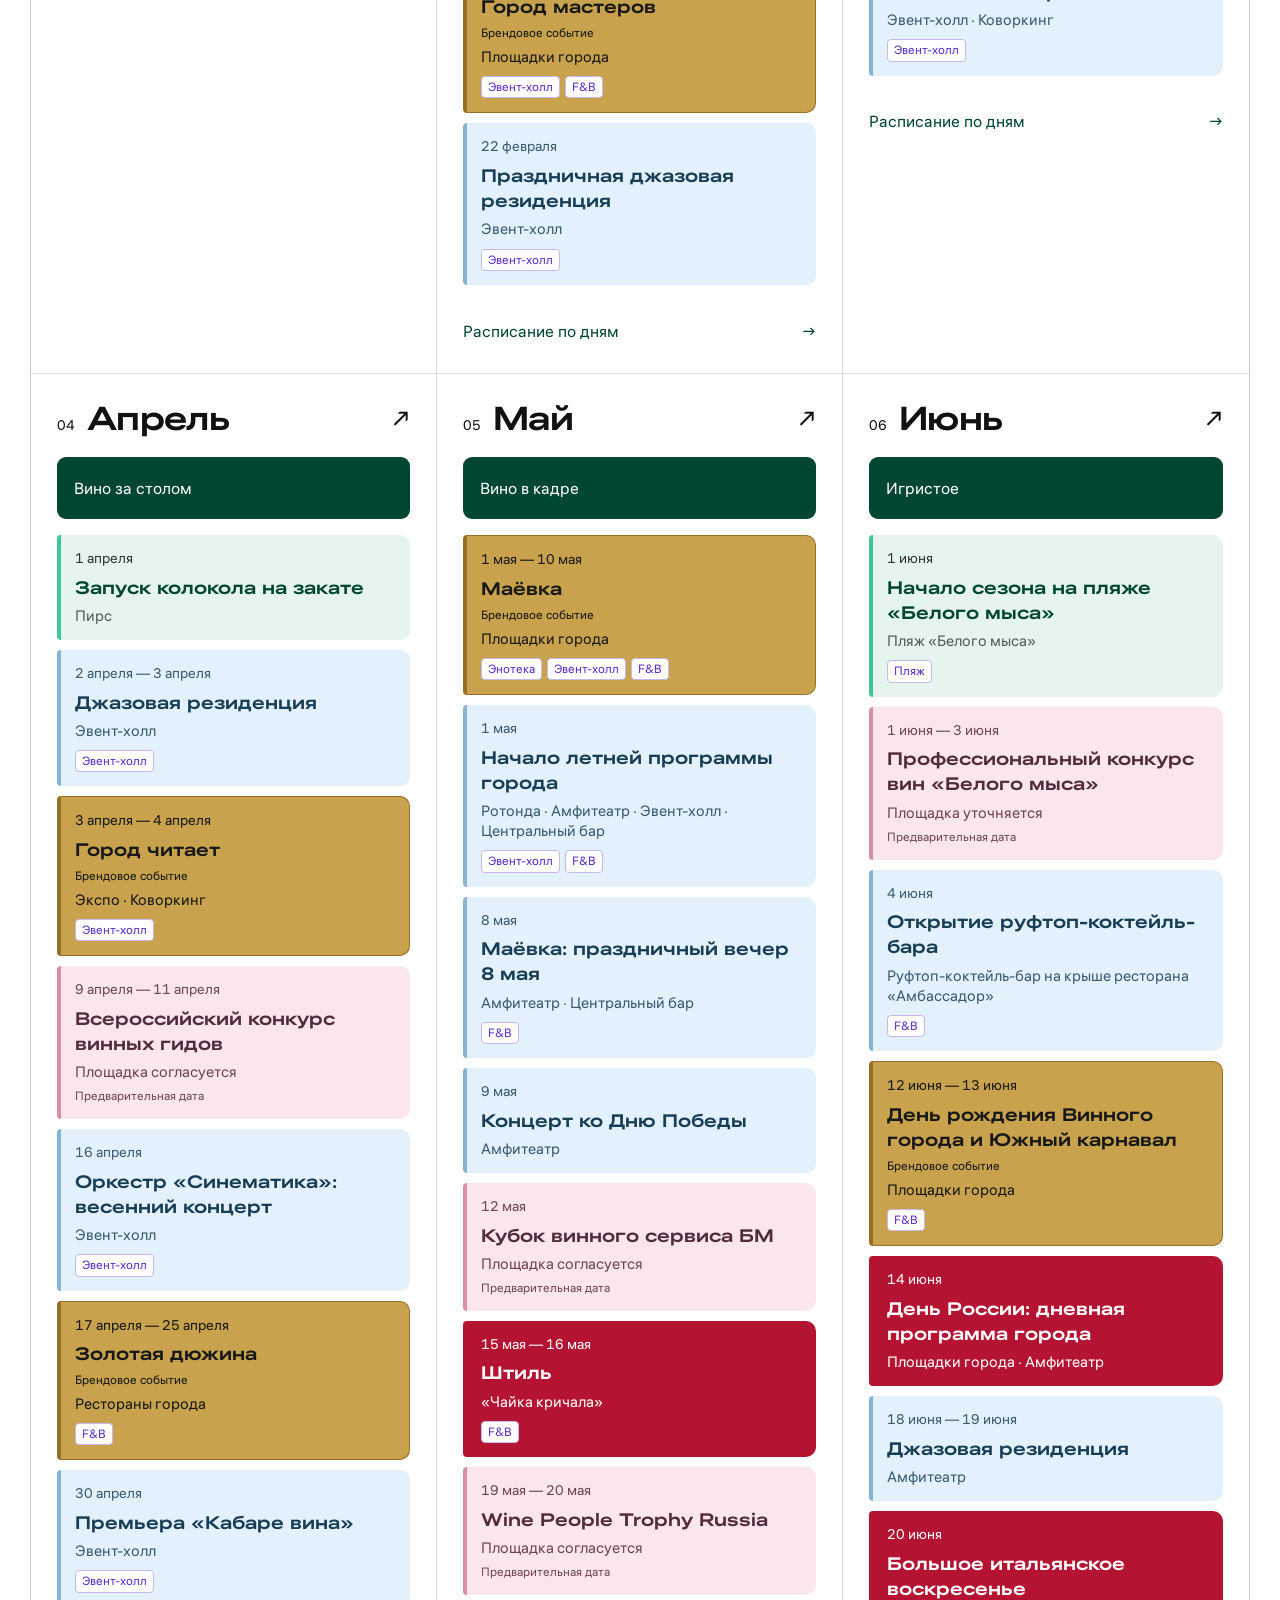
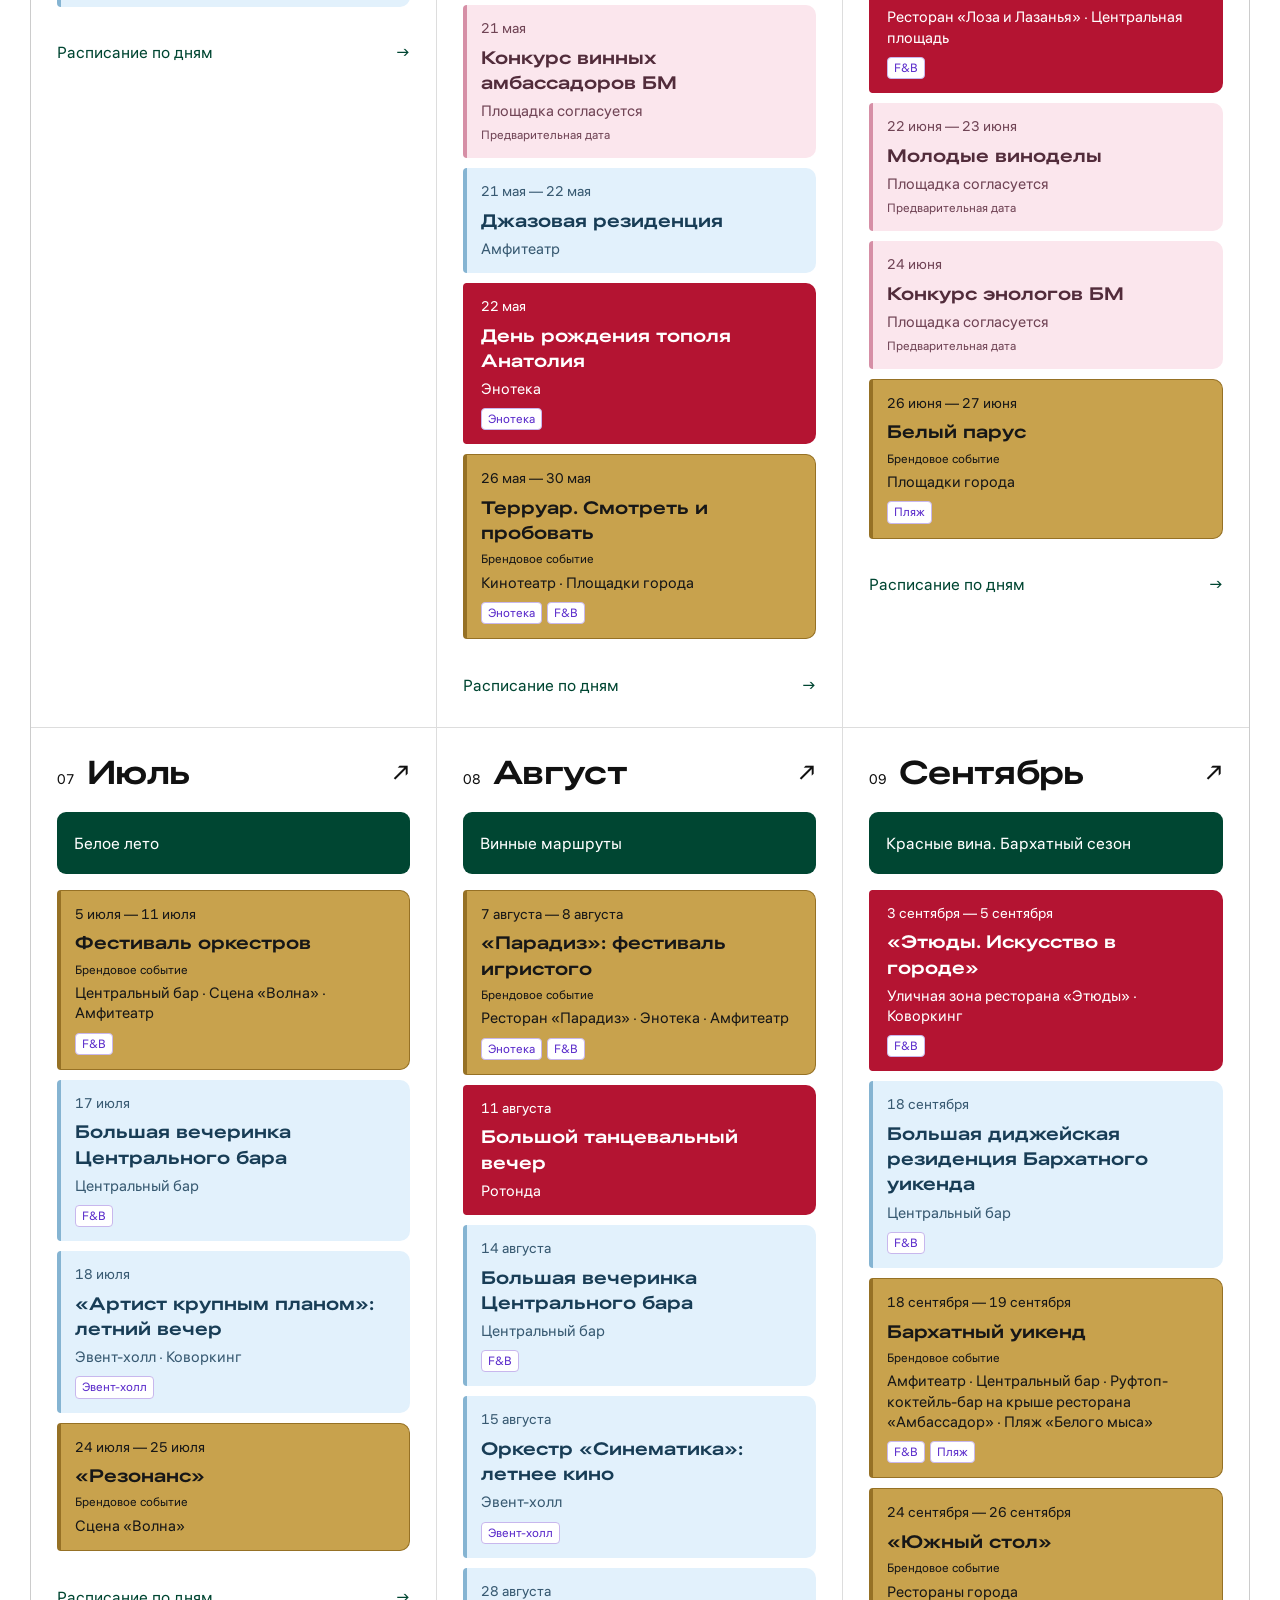
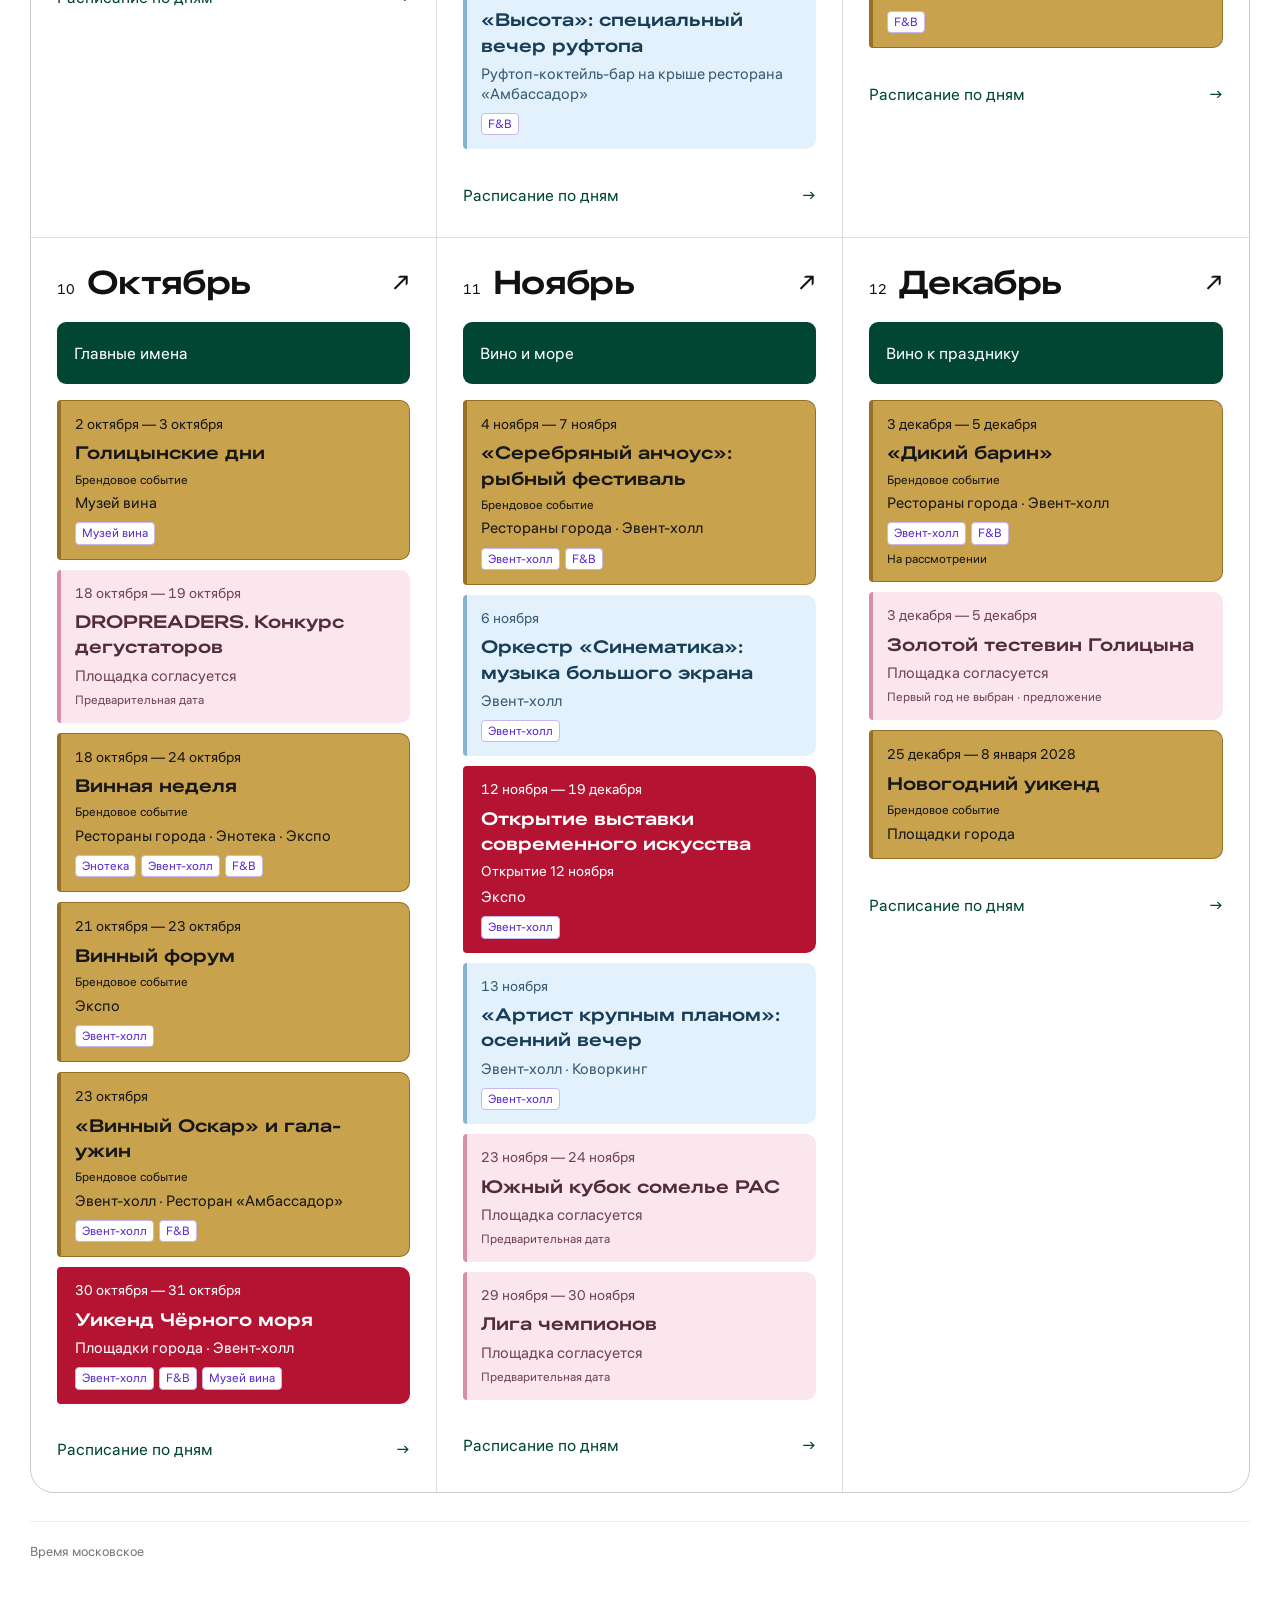
==== commit fe9dc7ff: "Add Artist Closeup programme and align responsive calendar filters" ====
--- a/index.html
+++ b/index.html
@@ -1,5 +1,5 @@
 <!doctype html>
-<html lang="ru"><head><meta charset="utf-8"><meta name="viewport" content="width=device-width,initial-scale=1"><title>Пульс города 2027 · Белый мыс</title><meta name="description" content="Программа Белого мыса: весь 2027 год, события, регулярная программа, ритуалы и праздничные выходные для команды."><link rel="icon" href="favicon.ico?v=d36292b1749471be" sizes="16x16 32x32 48x48 64x64"><link rel="icon" type="image/png" sizes="64x64" href="favicon.png?v=d36292b1749471be"><link rel="icon" type="image/svg+xml" sizes="any" href="favicon.svg?v=d36292b1749471be"><link rel="apple-touch-icon" sizes="180x180" href="apple-touch-icon.png?v=d36292b1749471be"><link rel="stylesheet" href="calendar/fe268d66f98691f7bf60.css"><meta name="wine27-content" content="7887b21b01efc0766957"><meta name="wine27-version" content="d36292b1749471be"></head>
+<html lang="ru"><head><meta charset="utf-8"><meta name="viewport" content="width=device-width,initial-scale=1"><title>Пульс города 2027 · Белый мыс</title><meta name="description" content="Программа Белого мыса: весь 2027 год, события, регулярная программа, ритуалы и праздничные выходные для команды."><link rel="icon" href="favicon.ico?v=f01d5f8a0be87979" sizes="16x16 32x32 48x48 64x64"><link rel="icon" type="image/png" sizes="64x64" href="favicon.png?v=f01d5f8a0be87979"><link rel="icon" type="image/svg+xml" sizes="any" href="favicon.svg?v=f01d5f8a0be87979"><link rel="apple-touch-icon" sizes="180x180" href="apple-touch-icon.png?v=f01d5f8a0be87979"><link rel="stylesheet" href="calendar/f180990a920806e40b06.css"><meta name="wine27-content" content="7887b21b01efc0766957"><meta name="wine27-version" content="f01d5f8a0be87979"></head>
 <body class="team-calendar master-calendar">
 <main>
 <section class="mast"><div class="heading"><a class="mast-title mast-home" id="calendarHome" href="#load" aria-label="Пульс города 2027: вернуться к началу календаря"><h1>Пульс города</h1><span class="mast-year">2027</span></a><p class="mast-updated">Обновлено 17 ноября</p></div><nav class="views city-calendar-views" aria-label="Вид календаря"><button data-view="load" class="active"><span class="nav-label-wide">Год</span></button><button data-view="month"><span class="nav-label-wide">Месяц</span></button></nav><label class="search"><svg viewBox="0 0 24 24" aria-hidden="true"><circle cx="10" cy="10" r="6"></circle><path d="m15 15 5 5"></path></svg><input id="search" type="search" placeholder="Найти событие или проект" aria-label="Найти событие или проект"><button type="button" id="clearSearch" class="search-clear" hidden aria-label="Очистить поиск">×</button></label><button id="issuesBtn" hidden class="issues-btn"><span class="issue-dot"></span>На согласовании <b id="issueCount"></b></button></section>
@@ -12,4 +12,4 @@
 <dialog id="filterDialog" class="filter-sheet" aria-labelledby="filterDialogTitle"><header class="filter-sheet-header"><h2 id="filterDialogTitle">Фильтры</h2><button type="button" class="filter-sheet-close" data-close-filters aria-label="Закрыть фильтры">×</button></header><div id="filterChoices" class="filter-choices" role="group" aria-label="Направления"></div><footer class="filter-sheet-footer"><button type="button" data-close-filters class="filter-sheet-done">Готово</button></footer></dialog>
 <div id="toast" role="status" aria-live="polite"></div>
 
-<script src="calendar/a014d9ffb4c8b6c4b6a0.js"></script></body></html>
+<script src="calendar/cb85cf9230c195a091e6.js"></script></body></html>
--- a/calendar/f180990a920806e40b06.css
+++ b/calendar/f180990a920806e40b06.css
@@ -0,0 +1,275 @@
+
+@font-face{font-family:Hauss;src:url('/ALS-Hauss-Next-Regular.woff2') format('woff2');font-weight:400;font-display:swap}
+@font-face{font-family:HaussWide;src:url('/ALS-Hauss-Next-Wide-Bold.woff2') format('woff2');font-weight:700;font-display:swap}
+
+*{box-sizing:border-box}body{line-height:1.4}button,input,select{font:inherit}
+/* MASTER calendar: full titles and daily timing, using the accepted brand shell. */
+body.master-calendar{color:#111;background:#fff;margin:0;font-family:'Hauss', 'ALS Hauss Next',sans-serif}
+.master-calendar main{max-width:2000px;margin:auto;padding:24px 30px 48px}
+.master-calendar [hidden]{display:none!important}
+.master-calendar button,.master-calendar select,.master-calendar input{font:inherit}
+.master-calendar button{cursor:pointer;color:inherit}
+.master-calendar button:focus-visible,.master-calendar select:focus-visible,.master-calendar input:focus-visible,.master-calendar a:focus-visible{outline:3px solid #3cc896;outline-offset:4px}
+.master-calendar .mast{display:grid;grid-template-columns:1fr auto minmax(220px,350px);gap:28px;align-items:center;padding:0 0 22px;background:transparent;color:#111;margin:0;border:0}
+.master-calendar .heading{display:flex;align-items:baseline;gap:16px;flex-wrap:wrap}
+.master-calendar .mast-title{display:flex;gap:12px;align-items:baseline;color:#004632;text-decoration:none}
+.master-calendar .mast h1{font-family:HaussWide,sans-serif;font-size:34px;line-height:1.1;margin:0;letter-spacing:-1px}
+.master-calendar .mast-year{font-family:HaussWide,sans-serif;font-size:34px;line-height:1.1;color:#004632}
+.master-calendar .mast-updated{font-size:13px;color:#666;margin:0}
+.master-calendar .views{display:flex;gap:4px;background:#ffebd7;border-radius:28px;padding:4px;position:static;transform:none;width:auto}
+.master-calendar .views button{border:0;background:transparent;padding:12px 18px;border-radius:24px;min-height:44px;font-size:17px;display:block}
+.master-calendar .views button.active{color:#fff;background:#000}
+.master-calendar .search{display:flex;align-items:center;gap:10px;border-bottom:1px solid #111;margin:0;min-width:0}
+.master-calendar .search svg{width:20px;height:20px;fill:none;stroke:#111;stroke-width:1.5;flex-shrink:0}
+.master-calendar .search input{width:100%;min-width:0;border:0;background:transparent;padding:12px 0;font-size:17px;color:#111;outline-offset:0}
+.master-calendar .search-clear{border:0;background:transparent;font-size:24px;min-width:40px}
+.master-calendar .controls{display:block;padding:0;margin:0 0 24px;border:0}
+.master-calendar #filters{display:flex;gap:10px;align-items:center;flex-wrap:wrap;width:100%;padding:0;margin:0}
+.master-calendar .desktop-filters{display:contents}
+.master-calendar .filter-chip{border:1px solid #bbb;background:#fff;border-radius:30px;min-height:54px;padding:13px 18px;font-size:19px;display:inline-flex;gap:9px;align-items:center;white-space:nowrap}
+.master-calendar .filter-chip.selected{background:#000;border-color:#000;color:#fff}
+.master-calendar .all-filter{border:1px solid #000;border-radius:32px;min-height:62px;padding:12px 25px;font-family:HaussWide,sans-serif;font-size:26px;background:#fff}
+.master-calendar .all-filter.selected{background:#000;color:#fff}
+.master-calendar .phone-filter,.master-calendar .selected-filters{display:none}
+.master-calendar .reset-filters{border:0;background:transparent;font-size:16px;min-height:44px;padding:8px}
+.master-calendar .month-picker{margin-left:auto;min-width:124px}
+.master-calendar .month-picker select{width:100%;min-height:54px;border-radius:28px;border:1px solid #bbb;background:white;padding:12px 32px 12px 18px;font-size:18px}
+.master-year{display:grid;grid-template-columns:repeat(3,minmax(0,1fr));border:1px solid #ccc;border-radius:24px;overflow:hidden}
+.master-month{padding:26px;min-width:0;border-right:1px solid #ddd;border-bottom:1px solid #ddd;display:flex;flex-direction:column;align-self:stretch}
+.master-month:nth-child(3n){border-right:0}.master-month:nth-last-child(-n+3){border-bottom:0}
+.year-month-heading{display:flex;align-items:baseline;width:100%;gap:12px;text-align:left;background:none;border:0;padding:0;margin-bottom:18px}
+.year-month-heading h2{font-family:HaussWide,sans-serif;font-size:33px;line-height:1.1;margin:0;letter-spacing:-.7px}
+.year-month-heading>span:last-child{margin-left:auto;font-size:26px}.month-number{font-size:14px}
+.year-theme{background:#004632;color:white!important;border:0;border-radius:9px;text-align:left;padding:15px 17px;font-family:HaussWide,sans-serif;font-size:19px;line-height:1.25;margin-bottom:16px;min-height:62px}
+.year-events{display:flex;flex-direction:column;gap:10px}
+.year-event{display:flex;flex-direction:column;gap:6px;border:0;border-left:4px solid #3cc896;background:#f0f7f4;padding:14px;border-radius:4px 10px 10px 4px;text-align:left;width:100%;line-height:1.3}
+.year-event.expert-event{background:#f5f5f5;border-left-color:#004632}
+.year-event strong{font-family:HaussWide,sans-serif;font-size:18px;overflow-wrap:anywhere}
+.year-date{font-size:14px;color:#333}.event-venue{font-size:15px;color:#4d5c56;line-height:1.35;display:block;overflow-wrap:anywhere}
+.preliminary{font-size:12px;color:#615548;line-height:1.4}.month-empty{color:#777;font-size:15px}
+.month-open{margin-top:18px;text-align:left;padding:12px 0 0;min-height:44px;border:0;background:none;color:#004632!important;font-size:16px}.month-open span{float:right}
+.master-calendar .month-toolbar{display:flex;justify-content:space-between;align-items:center;margin:0 0 20px;padding:0}
+.master-calendar .month-switch{display:flex;gap:14px;align-items:center}.master-calendar #monthTitle{font-family:HaussWide,sans-serif;font-size:34px;margin:0}
+.master-calendar .iconbtn{border:1px solid #aaa;border-radius:50%;width:46px;height:46px;background:white;font-size:28px}.master-calendar .iconbtn:disabled{opacity:.25;cursor:default}
+.master-calendar #monthSelect{display:none}.master-calendar #backYear{font-size:17px}
+.month-theme-banner{background:#004632;color:#fff!important;width:100%;border:0;border-radius:12px;text-align:left;padding:24px 28px;position:relative;margin:0 0 24px;display:block}
+.month-theme-banner>span{display:block;color:#3cc896;font-size:15px;margin-bottom:10px}.month-theme-banner strong{font-family:HaussWide,sans-serif;font-size:32px;line-height:1.2}.month-theme-banner i{position:absolute;right:24px;top:24px;font-style:normal;font-size:25px;color:#3cc896}
+.agenda-day{display:grid;grid-template-columns:140px minmax(0,1fr);border-top:1px solid #ccc;padding:22px 0;gap:20px}
+.day-heading{margin:0;color:#004632}.day-heading>span{display:block;font-family:HaussWide,sans-serif;font-size:40px;line-height:1.1}.day-heading small{display:block;font-size:16px;font-weight:400;margin-top:6px}.weekend .day-heading{color:#955d00}
+.day-events{display:flex;flex-direction:column;gap:8px;min-width:0}
+.agenda-event{display:grid;grid-template-columns:175px minmax(0,1fr) 25px;align-items:start;gap:20px;text-align:left;border:1px solid #e2e5e3;background:#fff;padding:18px 20px;border-radius:10px;width:100%;line-height:1.35}
+.agenda-event:hover,.year-event:hover{border-color:#004632;box-shadow:0 0 0 1px #004632}
+.agenda-time{color:#004632;font-size:19px;font-weight:bold}.agenda-time small{font-weight:normal;display:block;font-size:12px;margin-top:4px;color:#666}
+.agenda-info{display:flex;flex-direction:column;gap:6px}.agenda-info strong{font-family:HaussWide,sans-serif;font-size:19px;overflow-wrap:anywhere}.agenda-info .event-venue{font-size:16px}.event-arrow{font-size:20px;color:#004632}.agenda-event.expert-event{border-left:4px solid #004632;background:#f7f8f7}
+.day-empty{color:#888;font-size:15px;margin:18px 0}.master-empty{padding:30px;background:#f4f4f4;border-radius:10px;font-size:18px}
+.search-date{margin:20px 0 8px;color:#004632;font-size:15px}.search-results{max-width:1300px;margin:auto}
+.master-calendar #detailDialog{max-width:840px;width:calc(100% - 40px);max-height:88dvh;box-sizing:border-box;border:0;border-radius:18px;padding:40px;color:#111}
+.master-calendar #detailDialog::backdrop,.master-calendar #filterDialog::backdrop{background:#001e1680}
+.master-calendar .dialog-close{position:sticky;float:right;top:0;margin:-20px -20px 8px 12px;z-index:1}
+/* The dialog heading receives focus for reading, without a control outline. */
+.master-calendar #detailTitle:focus{outline:none}
+#detailContent h2{font-family:HaussWide,sans-serif;font-size:30px;line-height:1.2;margin:0 30px 24px 0;overflow-wrap:anywhere}#detailContent h3{font-family:HaussWide,sans-serif;font-size:20px;margin-top:28px}#detailContent p{font-size:18px;line-height:1.5;white-space:normal}
+.detail-facts{display:flex;flex-direction:column;gap:10px;background:#edf7f2;padding:18px;border-radius:10px;font-size:18px;line-height:1.4}.detail-status{color:#665341}.guest-condition{border-left:4px solid #ffc864;padding-left:16px}
+.timing-list{list-style:none;padding:0;margin:0}.timing-list li{display:grid;grid-template-columns:135px 1fr;gap:18px;padding:15px 0;border-top:1px solid #ddd;font-size:17px;line-height:1.4}.timing-list li span{display:block;color:#52605a;margin-top:4px}
+.year-detail-events .agenda-event{grid-template-columns:140px 1fr 20px;padding:15px;gap:14px}.year-detail-events .agenda-info strong{font-size:17px}
+.primary-action{border:0;border-radius:24px;background:#004632;color:#fff!important;padding:14px 20px;font-size:17px;min-height:48px}.master-calendar .plain{border:0;background:transparent;text-decoration:underline;padding:8px;cursor:pointer}
+.master-calendar .filter-sheet{padding:0;border:0;border-radius:20px;width:min(560px,calc(100% - 32px));color:#111}.filter-sheet-header{display:flex;align-items:center;justify-content:space-between;padding:20px;background:white}.filter-sheet-header h2{margin:0;font-family:HaussWide,sans-serif;font-size:25px}.filter-sheet-close{border:1px solid #ccc;background:white;border-radius:50%;width:44px;height:44px;font-size:25px}.filter-choices{padding:0 20px 20px;display:flex;flex-wrap:wrap;gap:10px;overflow:auto}.filter-sheet-footer{display:none!important}
+.master-calendar .site-footer{display:flex;justify-content:space-between;font-size:13px;color:#777;margin:28px 0 0;padding:20px 0;border-top:1px solid #eee}.site-footer a{color:#555}
+.work-heading{display:flex;align-items:center;gap:24px}.work-heading select{padding:10px}.master-calendar #planView details{padding:20px;border:1px solid #ddd;border-radius:10px;margin:16px 0}.master-calendar #planView summary{font-size:20px;cursor:pointer}.work-note{border-top:1px solid #ddd;padding:18px 0}.work-note p{line-height:1.4}#planView dt{font-weight:bold;margin-top:12px}#planView dd{margin:4px 0 12px}
+.sr-only{position:absolute;width:1px;height:1px;padding:0;overflow:hidden;clip:rect(0,0,0,0);white-space:nowrap}
+@media(min-width:1750px){.master-year{grid-template-columns:repeat(4,minmax(0,1fr))}.master-month:nth-child(3n){border-right:1px solid #ddd}.master-month:nth-last-child(-n+3){border-bottom:1px solid #ddd}.master-month:nth-child(4n){border-right:0}.master-month:nth-last-child(-n+4){border-bottom:0}}
+@media(max-width:1150px){.master-calendar .mast{grid-template-columns:1fr auto;gap:18px}.master-calendar .search{grid-column:1/-1}.master-year{grid-template-columns:repeat(2,minmax(0,1fr))}.master-month:nth-child(3n){border-right:1px solid #ddd}.master-month:nth-last-child(-n+3){border-bottom:1px solid #ddd}.master-month:nth-child(2n){border-right:0}.master-month:nth-last-child(-n+2){border-bottom:0}.agenda-day{grid-template-columns:110px 1fr;gap:12px}.agenda-event{grid-template-columns:145px 1fr 20px;gap:14px}}
+@media(max-width:700px){
+ .master-calendar main{padding:18px 16px 100px}.master-calendar .mast{display:flex;flex-direction:column;align-items:stretch;gap:15px;padding:0 0 16px}.master-calendar .heading{display:block}.master-calendar .mast-title{justify-content:space-between;gap:6px}.master-calendar .mast h1,.master-calendar .mast-year{font-size:25px;letter-spacing:-.7px}.master-calendar .mast-updated{display:none}.master-calendar .search input{font-size:16px;padding:10px 0}
+ .master-calendar .views{position:fixed;bottom:14px;left:50%;transform:translateX(-50%);z-index:10;box-shadow:0 3px 24px #0002;border:1px solid #eee}.master-calendar .views button{min-width:100px;padding:12px 20px}
+ .master-calendar .controls{margin-bottom:20px}.master-calendar #filters{display:grid;grid-template-columns:auto auto minmax(0,1fr);gap:8px}.master-calendar .desktop-filters,.master-calendar .reset-filters{display:none}.master-calendar .all-filter{font-size:19px;min-height:48px;padding:9px 17px}.master-calendar .phone-filter{display:block;min-height:48px;padding:10px 14px;background:white;border:1px solid #bbb;border-radius:26px;font-size:16px}.phone-filter span{font-size:12px;background:#004632;color:white;padding:2px 5px;border-radius:20px}.master-calendar .month-picker{min-width:0;margin:0}.master-calendar .month-picker select{font-size:16px;min-height:48px;padding:10px 24px 10px 14px}.master-calendar .selected-filters{grid-column:1/-1;display:flex;flex-wrap:wrap;gap:6px}.master-calendar .selected-filters:empty{display:none}.selected-chip{background:#000;color:white!important;border:0;border-radius:20px;padding:8px 12px;font-size:14px;min-height:40px}
+ .master-year{grid-template-columns:1fr;border-radius:16px}.master-month{padding:20px;border-right:0!important;border-bottom:1px solid #ddd!important}.master-month:last-child{border-bottom:0!important}.year-month-heading{margin-bottom:16px;gap:10px}.year-month-heading h2{font-size:29px}.year-theme{font-size:18px;min-height:54px;padding:14px}.year-event strong{font-size:17px}.year-event{padding:13px}.year-date{font-size:13px}.event-venue{font-size:14px}
+ .master-calendar .month-toolbar{display:none}.month-theme-banner{padding:20px;margin-bottom:18px;border-radius:10px}.month-theme-banner strong{font-size:25px;padding-right:10px;display:block}.month-theme-banner>span{font-size:13px}.month-theme-banner i{right:15px;top:15px}
+ .agenda-day{display:block;padding:18px 0}.day-heading{display:flex;align-items:baseline;gap:10px;margin:0 0 12px}.day-heading>span{font-size:30px}.day-heading small{font-size:16px;margin:0}.agenda-event{grid-template-columns:1fr 18px;gap:6px;padding:14px}.agenda-time{grid-column:1;font-size:17px;display:flex;flex-wrap:wrap;gap:4px 8px;align-items:baseline}.agenda-time small{font-size:11px;margin:0}.agenda-info{grid-column:1;gap:5px}.agenda-info strong{font-size:17px}.agenda-info .event-venue{font-size:15px}.event-arrow{grid-column:2;grid-row:1}.day-empty{margin:8px 0 2px;font-size:14px}
+ .master-calendar #detailDialog{padding:24px;width:calc(100% - 20px);max-height:90dvh;border-radius:14px}.master-calendar .dialog-close{margin:-12px -12px 8px 8px;width:40px;height:40px}#detailContent h2{font-size:24px;margin-bottom:20px}#detailContent p{font-size:16px}.detail-facts{font-size:16px;padding:14px}.timing-list li{grid-template-columns:1fr;gap:6px;font-size:16px}.year-detail-events .agenda-event{grid-template-columns:1fr 18px;padding:12px;gap:6px}.year-detail-events .agenda-info strong{font-size:16px}
+ .master-calendar .filter-sheet{position:fixed;inset:auto 0 0;margin:0;width:100%;max-width:100%;max-height:calc(100vh - 24px);max-height:calc(100dvh - 24px);overflow:hidden;border-radius:22px 22px 0 0}.master-calendar .filter-sheet[open]{display:flex;flex-direction:column}.filter-sheet-header{flex-shrink:0}.filter-choices{min-height:0;flex:0 1 auto;align-content:flex-start;overflow-y:auto;overscroll-behavior:contain;padding-bottom:max(24px,env(safe-area-inset-bottom))}.master-calendar .filter-chip{min-height:48px;font-size:17px;padding:11px 16px}.master-calendar .site-footer{flex-direction:column;gap:12px}.search-date{font-size:14px}
+}
+@media(prefers-reduced-motion:reduce){*{scroll-behavior:auto!important}}
+@media(max-width:360px){.master-calendar .all-filter{padding:9px 12px}.master-calendar .phone-filter{padding:10px;font-size:15px}.master-calendar .month-picker select{font-size:15px;padding:10px 18px 10px 10px}}
+@media(min-width:701px){.master-calendar .filter-chip{font-size:18px;padding:13px 15px}.master-calendar .month-picker{width:136px;min-width:124px;flex-shrink:0}}
+.planner-add{display:flex;gap:12px;margin:20px 0}.planner-add select{min-width:0;flex:1;padding:12px}.scenario-row{padding:20px 0;border-top:1px solid #ddd}.scenario-inputs{display:flex;flex-wrap:wrap;gap:14px;margin-top:12px;align-items:end}.scenario-inputs label{display:flex;flex-direction:column;gap:6px;font-size:15px;max-width:140px}.scenario-inputs input{width:100%;padding:10px;border:1px solid #aaa;border-radius:6px}.scenario-inputs>span{padding:10px 0}.working-calendar .work-access{grid-column:1/-1;font-size:14px;display:flex;justify-content:space-between;align-items:center}
+.scenario-import{display:inline-flex;flex-direction:column;gap:6px;margin:16px;font-size:15px}.scenario-import input{max-width:250px}
+/* Director edition: restore the established programme colours. */
+.master-calendar .year-event.tone-regular,.master-calendar .agenda-event.tone-regular{background:#e5f5ee;border-color:#c8e6d8;border-left:4px solid #3cc896;color:#004632}
+.master-calendar .year-event.tone-major,.master-calendar .agenda-event.tone-major{background:#b41432;border-color:#b41432;border-left:4px solid #b41432;color:#fff}
+.master-calendar .tone-major .agenda-time,.master-calendar .tone-major .agenda-time small,.master-calendar .tone-major .event-venue,.master-calendar .tone-major .event-arrow,.master-calendar .tone-major .year-date,.master-calendar .tone-major .preliminary{color:#fff}
+.event-period,.event-opening{display:block;font-size:14px;line-height:1.35;font-weight:400}.event-period{font-weight:600}.detail-period{border-left:4px solid #ffc864;padding-left:16px}
+.filter-dot{width:8px;height:8px;display:inline-block;border-radius:50%;flex:0 0 8px;background:#111}.filter-wine{background:#b41432}.filter-gastro,.filter-festival{background:#ffc864}.filter-art{background:#ff6269}.filter-city{background:#3cc896}
+@media(min-width:701px){.master-calendar .filter-chip{gap:7px;padding:13px 12px}.master-calendar .month-picker{width:124px}}
+@media(min-width:701px){.master-calendar .filter-chip{padding-left:11px;padding-right:11px}}
+.day-program{margin:0 0 8px;padding:14px 18px;background:#ffebd7;border-left:4px solid #ffc864;border-radius:5px;color:#004632;font-family:HaussWide,sans-serif;font-size:17px;line-height:1.35}
+
+/* Programme colours are shared by the two calendar editions. */
+.tone-expert, [data-filter="expert"], .filter-expert {
+ --programme-paper: #fbe6ed;
+ --programme-edge: #d68fa6;
+ --programme-ink: #522c3b;
+ --programme-meta: #704455;
+}
+.tone-music, [data-filter="music"], .filter-music {
+ --programme-paper: #e2f1fc;
+ --programme-edge: #85b4d2;
+ --programme-ink: #183d56;
+ --programme-meta: #385a72;
+}
+.master-calendar :is(.year-event, .agenda-event, .detail-facts):is(.tone-expert, .tone-music) {
+ background: var(--programme-paper);
+ color: var(--programme-ink);
+ border-color: var(--programme-edge);
+ border-left: 4px solid var(--programme-edge);
+}
+:is(.tone-expert, .tone-music) :is(.agenda-time, .agenda-time small, .event-venue, .event-arrow, .year-date, .preliminary) {
+ color: var(--programme-meta);
+}
+.master-calendar :is(.year-event, .agenda-event):is(.tone-expert, .tone-music):hover {
+ box-shadow: 0 0 0 1px var(--programme-edge);
+}
+.filter-music, .filter-expert { background: var(--programme-edge); }
+.master-calendar :is(.filter-chip.selected, .selected-chip):is([data-filter="expert"], [data-filter="music"]) {
+ background: var(--programme-paper);
+ border-color: var(--programme-edge);
+ color: var(--programme-ink) !important;
+}
+
+/* Approved 17 November: brand identity and operating units are independent filters. */
+.master-calendar{--unit-ink:#5b2ccb;--brand-gold:#c8a24d;--brand-ink:#171717}
+.master-calendar .desktop-filters{display:flex;flex-wrap:wrap;gap:10px;align-items:center;flex:1 1 820px}
+.master-calendar .unit-filters{display:flex;flex-wrap:wrap;align-items:center;gap:10px;flex-basis:100%;margin-top:4px}
+.filter-group-label{font-size:14px;font-weight:400;color:#555;margin-right:6px}
+.master-calendar .filter-chip.unit-filter{color:var(--unit-ink);border-color:var(--unit-ink);background:white}
+.master-calendar .filter-chip.unit-filter.selected,.master-calendar .selected-chip.unit-filter{background:var(--unit-ink);border-color:var(--unit-ink);color:white!important}
+.filter-dot.filter-unit{background:var(--unit-ink)}
+.master-calendar .filter-chip.brand-filter{background:white;color:var(--brand-ink);border-color:#967125}
+.master-calendar .filter-chip.brand-filter.selected,.master-calendar .selected-chip.brand-filter{background:var(--brand-gold);border-color:#967125;color:var(--brand-ink)!important}
+.filter-brand{background:#967125}
+.master-calendar .filter-chip:focus-visible{outline-color:#111;outline-offset:3px}
+.master-calendar .filter-chip.unit-filter:focus-visible{outline-color:var(--unit-ink)}
+.master-calendar :is(.year-event,.agenda-event,.detail-facts).tone-brand{background:var(--brand-gold);border:1px solid #967125;border-left:4px solid #967125;color:var(--brand-ink)}
+.master-calendar .tone-brand :is(.year-date,.event-venue,.agenda-time,.agenda-time small,.event-arrow,.preliminary){color:var(--brand-ink)}
+.master-calendar :is(.year-event,.agenda-event).tone-brand:hover{box-shadow:0 0 0 1px #967125}
+.unit-tags{display:flex;flex-wrap:wrap;gap:5px;margin-top:3px}
+.unit-tag{display:inline-block;border-radius:4px;padding:2px 6px;background:white;color:#5b2ccb;font-size:12px;font-weight:400;line-height:1.35;border:1px solid #c8b7ed}
+.brand-caption{display:block;color:inherit;font-size:12px;line-height:1.3;font-weight:400}
+.master-calendar .filter-gastro{background:#b45b28}
+.master-calendar .filter-festival{background:#666}
+.master-calendar .guest-condition,.master-calendar .detail-period{border-left-color:#777}
+.master-calendar .day-program{background:#e5f5ee;border-left-color:#3cc896}
+.filter-section{display:flex;flex-wrap:wrap;gap:10px;width:100%}
+.filter-section h3{font:inherit;font-size:14px;width:100%;margin:4px 0 0;color:#555}
+.master-calendar .month-picker select{-webkit-appearance:none;appearance:none;background:white url("data:image/svg+xml,%3Csvg xmlns='http://www.w3.org/2000/svg' width='12' height='8' viewBox='0 0 12 8'%3E%3Cpath d='m1 1 5 5 5-5' fill='none' stroke='%23111' stroke-width='1.5'/%3E%3C/svg%3E") no-repeat right 14px center;padding-right:34px}
+@media(max-width:700px){
+ .master-calendar .desktop-filters,.master-calendar #filters>.unit-filters{display:none}
+ .master-calendar .selected-chip{min-height:44px}
+ .master-calendar .filter-chip{white-space:normal;text-align:left;max-width:100%}
+ .filter-choices{gap:18px}
+ .filter-section{gap:8px}
+ .filter-section .filter-chip{flex:1 1 auto;justify-content:center}
+ .unit-tag{font-size:12px}
+}
+
+/* 17 November: one aligned toolbar; the month belongs to period navigation. */
+.master-calendar .mast{grid-template-columns:minmax(340px,1fr) minmax(240px,350px) auto;gap:24px;padding-bottom:24px}
+.master-calendar .heading{grid-column:1;grid-row:1;display:block}
+.master-calendar .mast-updated{margin-top:8px}
+.master-calendar .mast h1,.master-calendar .mast-year{font-size:32px}
+.master-calendar .search{grid-column:2;grid-row:1}
+.master-calendar .search input::placeholder{color:#6b6b6b;opacity:1}
+.calendar-period{grid-column:3;grid-row:1;display:flex;align-items:center;gap:10px}
+.master-calendar .views{background:#f2f3f2;border-radius:12px;padding:4px}
+.master-calendar .views button{min-height:44px;border-radius:8px;padding:10px 18px}
+.master-calendar .month-picker{width:142px;min-width:0;margin:0}
+.master-calendar .month-picker select{min-height:52px;border-radius:10px;font-size:17px;padding-left:16px;border-color:#c9cdca}
+.master-calendar #filters{display:block}
+.master-calendar .controls{margin-bottom:24px}
+.filter-primary{display:grid;grid-template-columns:.7fr 1.75fr 1.18fr .74fr 1.05fr 1.35fr 1.18fr .8fr 1.12fr 1.85fr;gap:8px;align-items:stretch}
+.master-calendar .desktop-filters{display:contents}
+.master-calendar .phone-month-picker{display:none}
+.master-calendar .filter-chip{border-radius:10px;min-width:0;min-height:56px;padding:10px 12px;gap:8px;font-size:18px;line-height:1.2;justify-content:center;white-space:normal;text-align:left;border-color:#c9cdca;transition:background-color .15s,border-color .15s}
+.master-calendar .filter-chip:hover{border-color:#666}
+.master-calendar .all-filter{font-size:24px;min-height:56px;border-radius:10px;padding:10px 12px;line-height:1.2}
+.master-calendar .filter-chip.brand-filter{border-color:#b99a59}
+.master-calendar .unit-filters{display:grid;grid-template-columns:112px minmax(0,1fr) 80px;gap:12px;align-items:center;margin-top:12px;padding:12px 16px;background:#f5f6f5;border-radius:12px}
+.filter-group-label{font-size:14px;line-height:1.25;margin:0;color:#535a56}
+.unit-choice-grid{display:grid;grid-template-columns:repeat(5,minmax(0,1fr));gap:8px}
+.master-calendar .unit-filters .filter-chip{min-height:50px}
+.master-calendar .filter-chip.unit-filter{border-color:#d9cdef;color:#5b2ccb}
+.master-calendar .filter-chip.unit-filter:hover{border-color:#5b2ccb}
+.master-calendar .filter-chip.unit-filter.selected{background:#5b2ccb;border-color:#5b2ccb;color:#fff}
+.master-calendar .reset-filters{font-size:14px;min-height:44px;padding:8px 0;text-decoration:underline;text-underline-offset:3px;color:#3c443f}
+.master-calendar .reset-filters:disabled{visibility:hidden;pointer-events:none}
+.filter-section{display:grid;grid-template-columns:repeat(2,minmax(0,1fr));gap:8px}
+.filter-section h3{grid-column:1/-1;font-size:14px;margin:0 0 2px;color:#535a56}
+.filter-section-brand>.filter-chip,.filter-section-units>.filter-chip:last-child{grid-column:1/-1}
+.master-calendar .filter-sheet-header{padding:20px;border-bottom:1px solid #e6e8e6}
+.master-calendar .filter-choices{display:flex;flex-direction:column;flex-wrap:nowrap;gap:20px;padding:20px;overflow-y:auto}
+.filter-section{flex-shrink:0}
+.master-calendar .filter-section .filter-chip{justify-content:flex-start;min-height:52px;padding:12px 14px;font-size:17px}
+.master-calendar .filter-section-brand .filter-chip{justify-content:center}
+@media(min-width:701px) and (max-width:1379px){
+ .master-calendar .mast{grid-template-columns:minmax(280px,1fr) auto;gap:16px 24px}
+ .master-calendar .calendar-period{grid-column:2;grid-row:1}
+ .master-calendar .search{grid-column:1/-1;grid-row:2;max-width:none}
+ .filter-primary{grid-template-columns:repeat(5,minmax(0,1fr))}
+ .master-calendar .unit-filters{grid-template-columns:104px minmax(0,1fr) 70px;padding:12px;gap:10px}
+ .master-calendar .unit-filters .filter-chip{font-size:17px;padding:10px}
+}
+@media(min-width:701px) and (max-width:950px){
+ .master-calendar main{padding:24px 24px 48px}
+ .master-calendar .mast h1,.master-calendar .mast-year{font-size:27px}
+ .master-calendar .mast-title{gap:8px}
+ .master-calendar .views button{padding:10px 14px}
+ .master-calendar .month-picker{width:130px}
+ .master-calendar .unit-filters{grid-template-columns:1fr auto;gap:10px}
+ .unit-choice-grid{grid-column:1/-1;grid-row:2}
+ .master-calendar .reset-filters{grid-column:2;grid-row:1;min-height:32px}
+ .filter-primary .filter-chip{font-size:17px;padding:10px}
+}
+@media(max-width:700px){
+ .master-calendar main{padding:18px 16px 100px}
+ .master-calendar .mast{display:flex;gap:14px;padding-bottom:16px}
+ .master-calendar .mast h1,.master-calendar .mast-year{font-size:25px}
+ .master-calendar .mast-title{justify-content:space-between;gap:6px}
+ .master-calendar .mast-updated{display:none}
+ .master-calendar .search{width:100%}
+ .master-calendar .calendar-period{display:contents}
+ .master-calendar .desktop-month-picker{display:none}
+ .master-calendar .views{position:fixed;bottom:max(14px,env(safe-area-inset-bottom));left:50%;transform:translateX(-50%);z-index:10;background:#fff;border:1px solid #d9ddda;box-shadow:0 3px 18px #0002;border-radius:14px}
+ .master-calendar .views button{min-width:94px;min-height:44px;padding:10px 18px;border-radius:10px}
+ .master-calendar #filters{display:block}
+ .master-calendar .controls{margin-bottom:20px}
+ .filter-primary{grid-template-columns:76px minmax(100px,.9fr) minmax(0,1.1fr);gap:8px}
+ .master-calendar .desktop-filters,.master-calendar #filters>.unit-filters{display:none}
+ .master-calendar .all-filter{min-height:48px;font-size:20px;padding:10px 8px;border-radius:10px}
+ .master-calendar .phone-filter{display:flex;align-items:center;justify-content:center;gap:5px;min-height:48px;padding:10px 8px;border-radius:10px;border-color:#c9cdca;font-size:16px;white-space:nowrap}
+ .master-calendar .phone-filter span{font-size:12px;line-height:16px;padding:0 5px;background:#111}
+ .master-calendar .phone-month-picker{display:block;width:auto}
+ .master-calendar .month-picker select{min-height:48px;padding:10px 28px 10px 12px;font-size:16px;border-radius:10px;background-position:right 11px center}
+ .master-calendar .selected-filters{display:flex;flex-wrap:wrap;gap:6px;margin-top:8px}
+ .master-calendar .selected-filters:empty{display:none}
+ .master-calendar .selected-chip{min-height:44px;font-size:14px;border-radius:8px;display:inline-flex;align-items:center;gap:8px;text-align:left;padding:10px 12px}
+ .master-calendar .selected-chip>span{font-size:18px;line-height:1}
+ .master-calendar .filter-sheet{max-height:calc(100dvh - 16px);border-radius:20px 20px 0 0}
+ .master-calendar .filter-sheet-header{padding:16px 20px;flex-shrink:0}
+ .master-calendar .filter-sheet-header h2{font-size:24px}
+ .master-calendar .filter-choices{flex:0 1 auto;min-height:0;padding:16px 20px max(24px,env(safe-area-inset-bottom));gap:20px}
+ .master-calendar .filter-section .filter-chip{min-height:52px;font-size:16px;gap:8px;line-height:1.25;padding:12px}
+ .master-calendar .filter-section .filter-chip>span{flex-shrink:0}
+}
+@media(max-width:360px){
+ .master-calendar main{padding-left:12px;padding-right:12px}
+ .master-calendar .mast h1,.master-calendar .mast-year{font-size:22px}
+ .filter-primary{grid-template-columns:64px minmax(94px,.9fr) minmax(0,1.1fr);gap:6px}
+ .master-calendar .phone-filter{font-size:15px}
+ .master-calendar .month-picker select{font-size:15px;padding-left:10px}
+ .master-calendar .filter-sheet-header{padding:14px 16px}
+ .master-calendar .filter-choices{padding-left:16px;padding-right:16px}
+ .master-calendar .filter-section .filter-chip{font-size:15px;padding:11px 10px}
+}
+
+.filter-check{width:14px;height:14px;flex:0 0 14px;display:block}
+.year-date,.agenda-time,.day-heading,.month-number{font-variant-numeric:tabular-nums}
